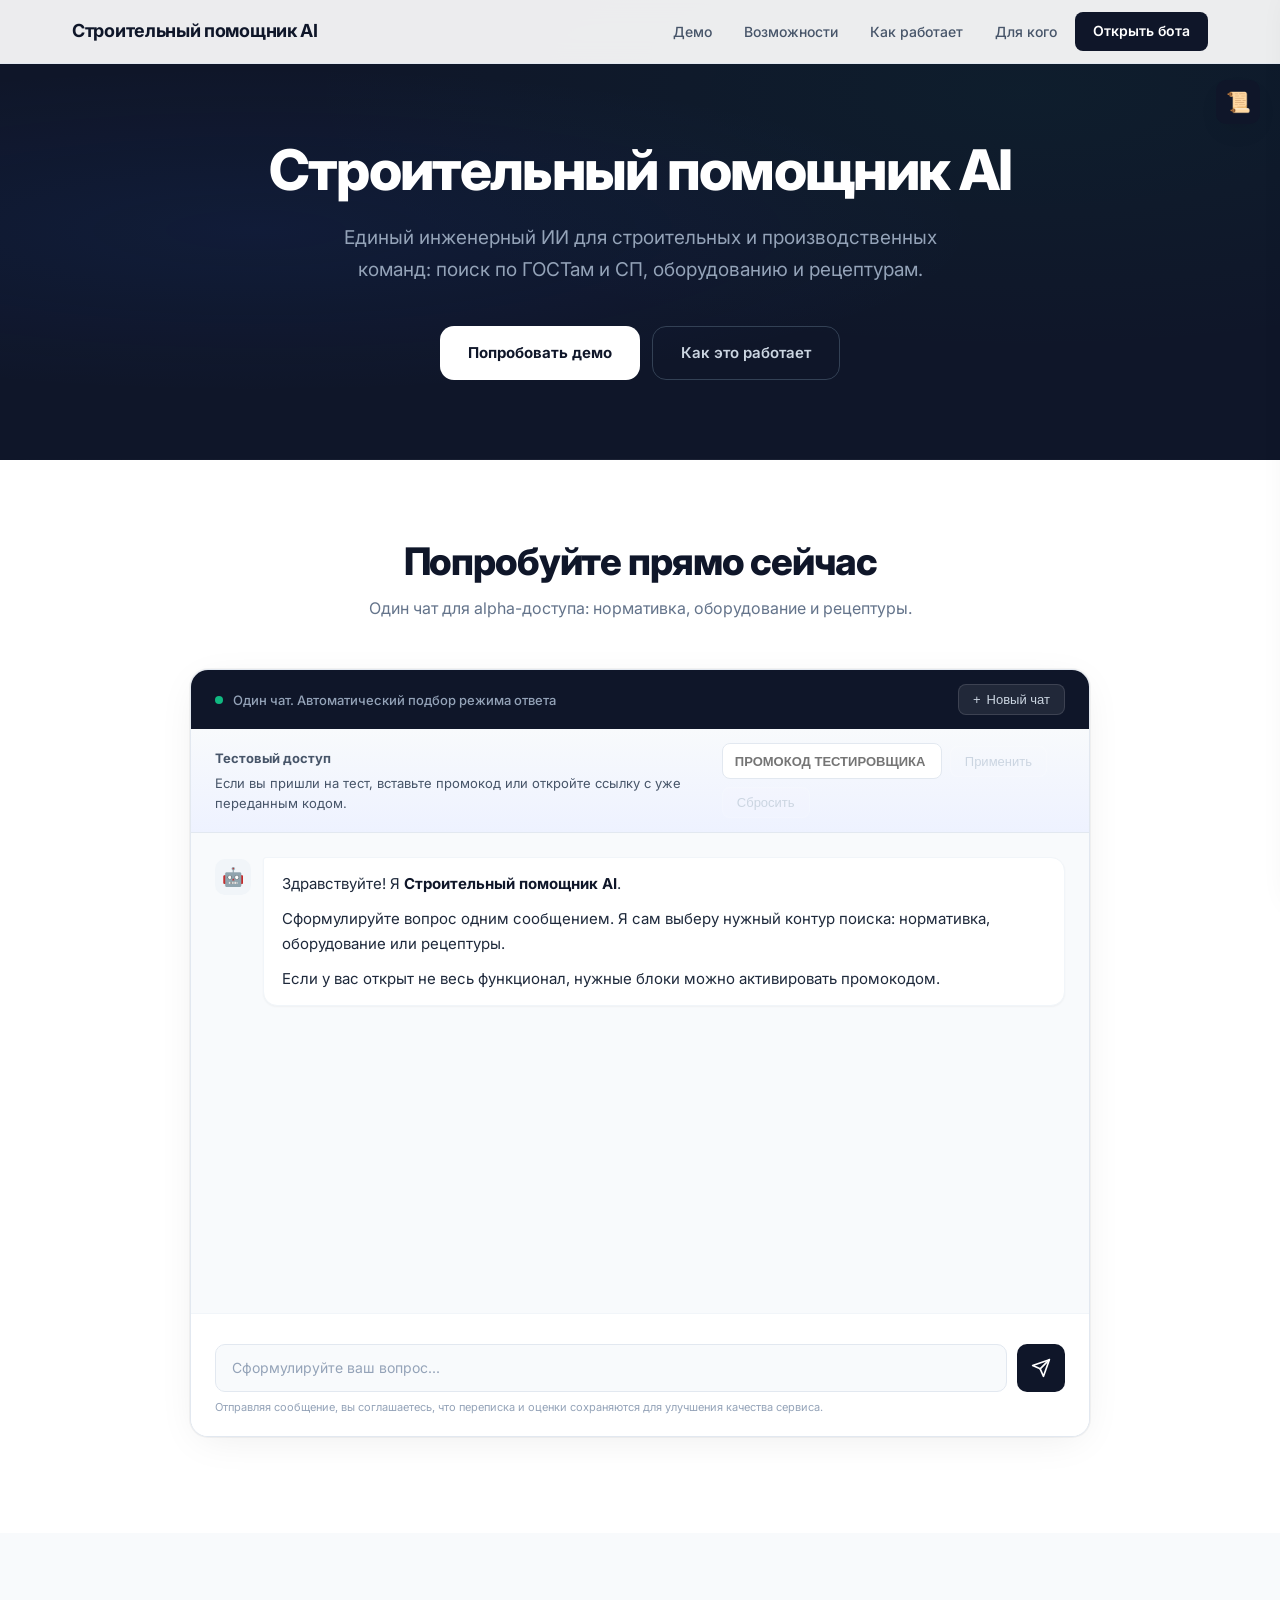
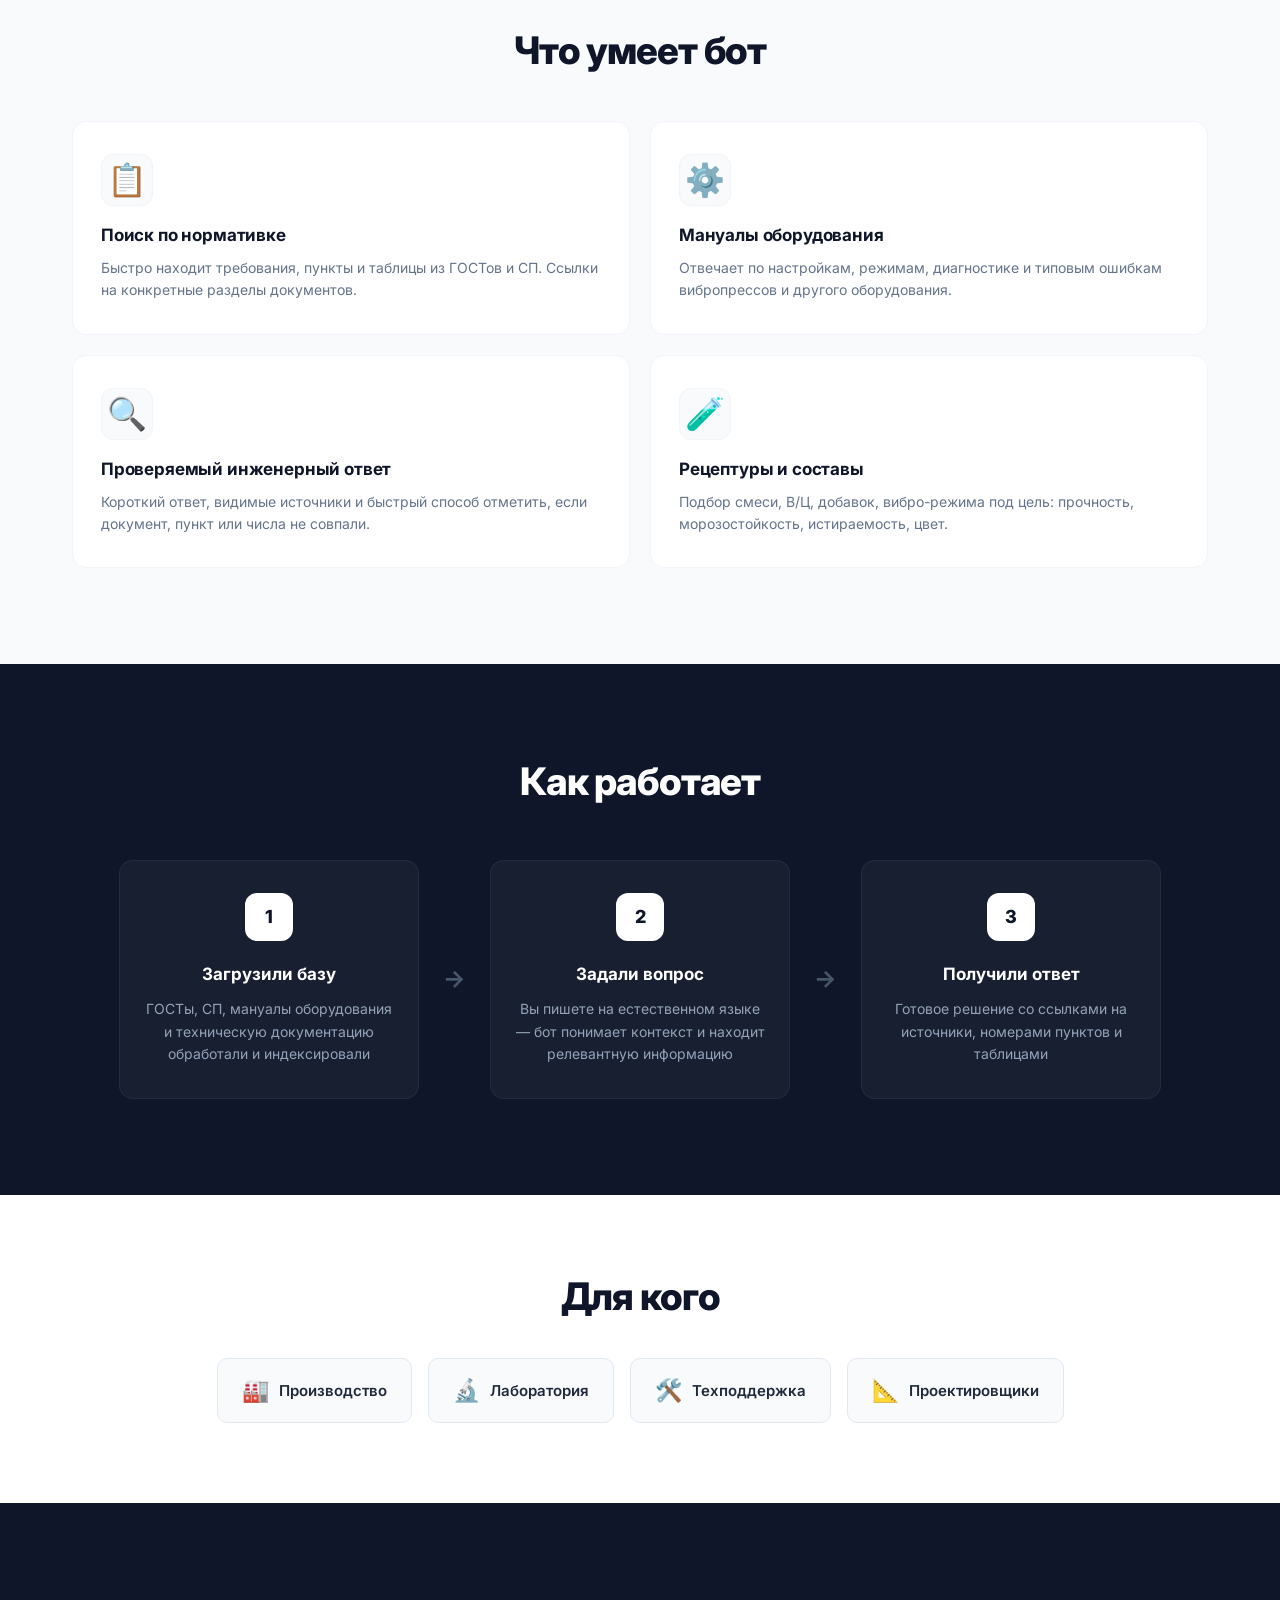
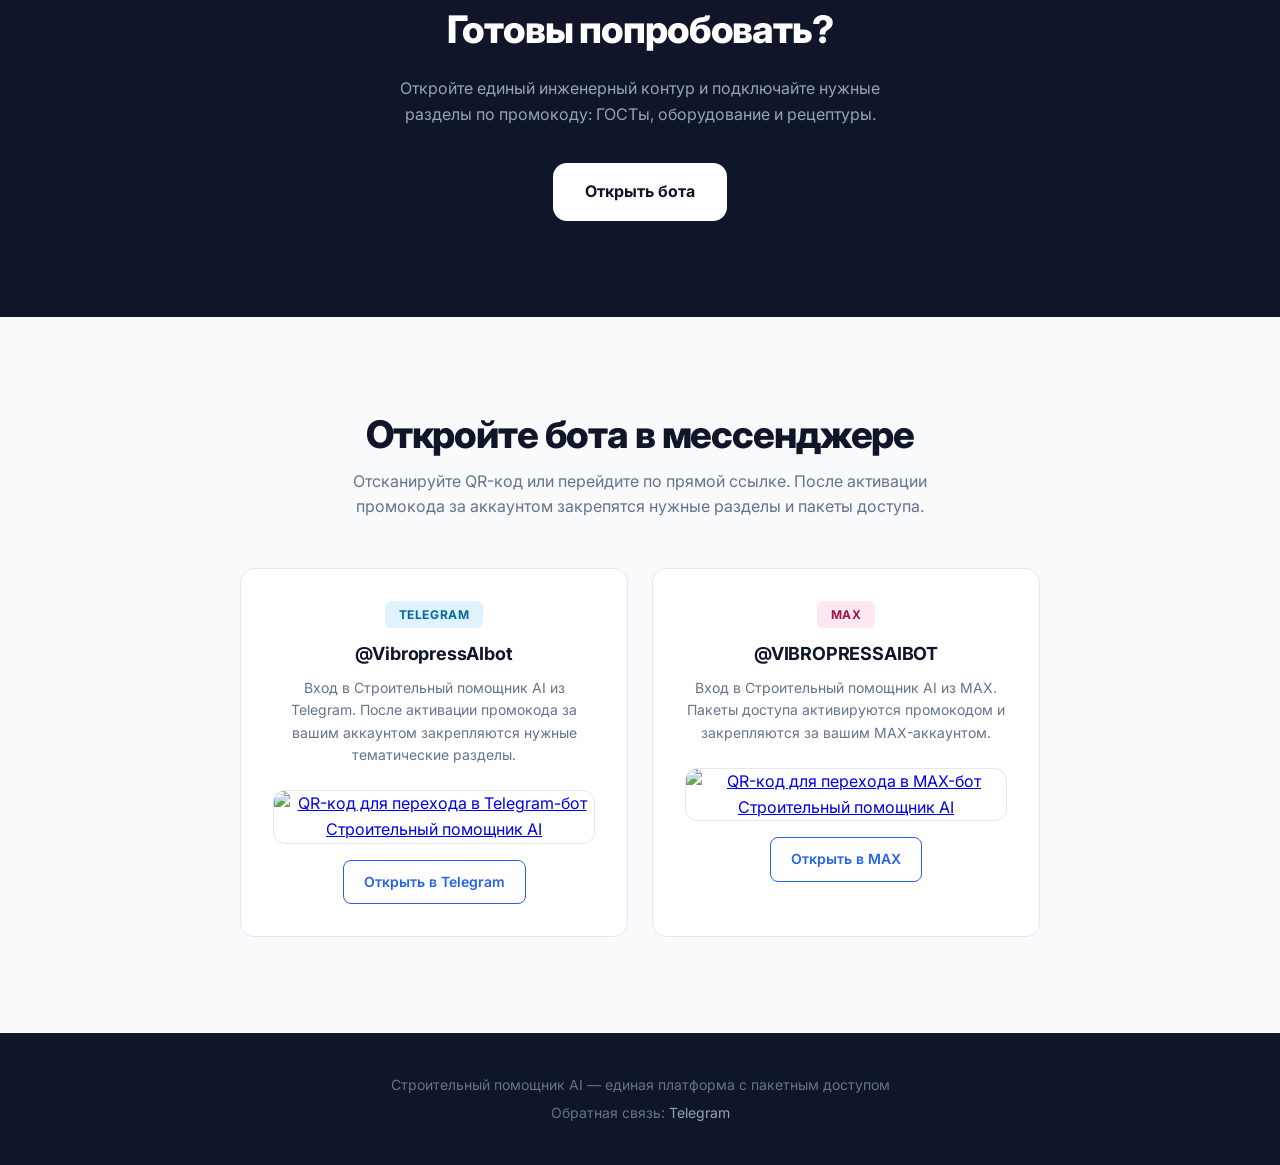
==== index.html @ 7e6a27cf "Add tester promo and cohort feedback UI" ====
<!DOCTYPE html>
<html lang="ru">
<head>
    <meta charset="UTF-8">
    <meta name="viewport" content="width=device-width, initial-scale=1.0">
    <meta name="brand-key" content="construction">
    <meta name="description" content="Строительный помощник AI — единый инженерный ИИ по ГОСТ/СП, оборудованию и рецептурам.">
    <meta name="api-url" content="https://vibropress-v3-backend.onrender.com">
    <title>Строительный помощник AI — единый инженерный ИИ для строительных задач</title>

    <!-- Google Fonts -->
    <link rel="preconnect" href="https://fonts.googleapis.com">
    <link rel="preconnect" href="https://fonts.gstatic.com" crossorigin>
    <link href="https://fonts.googleapis.com/css2?family=Inter:wght@400;500;600;700;800;900&family=JetBrains+Mono:wght@400;500;600&display=swap" rel="stylesheet">

    <!-- Main Styles -->
    <link rel="stylesheet" href="styles.css">
    <link rel="stylesheet" href="pdf-modal-styles.css">

    <!-- KaTeX для математических формул -->
    <link rel="stylesheet" href="https://cdn.jsdelivr.net/npm/katex@0.16.9/dist/katex.min.css" integrity="sha384-n8MVd4RsNIU0tAv4ct0nTaAbDJwPJzDEaqSD1odI+WdtXRGWt2kTvGFasHpSy3SV" crossorigin="anonymous">
    <script defer src="https://cdn.jsdelivr.net/npm/katex@0.16.9/dist/katex.min.js" integrity="sha384-XjKyOOlGwcjNTAIQHIpgOno0Hl1YQqzUOEleOLALmuqehneUG+vnGctmUb0ZY0l8" crossorigin="anonymous"></script>
    <script defer src="https://cdn.jsdelivr.net/npm/katex@0.16.9/dist/contrib/auto-render.min.js" integrity="sha384-+VBxd3r6XgURycqtZ117nYw44OOcIax56Z4dCRWbxyPt0Koah1uHoK0o4+/RRE05" crossorigin="anonymous"
        onload="renderMathInElement(document.body, {
            delimiters: [
                {left: '$$', right: '$$', display: true},
                {left: '$', right: '$', display: false},
                {left: '\\(', right: '\\)', display: false},
                {left: '\\[', right: '\\]', display: true}
            ],
            throwOnError: false
        });"></script>

    <!-- Favicon -->
    <link rel="icon" type="image/svg+xml" href="data:image/svg+xml,%3Csvg xmlns='http://www.w3.org/2000/svg' viewBox='0 0 100 100'%3E%3Ctext y='.9em' font-size='90'%3E🏭%3C/text%3E%3C/svg%3E">
</head>
<body>
    <!-- Navigation -->
    <nav class="navbar">
        <div class="container">
            <a href="#" class="nav-brand">Строительный помощник AI</a>
            <ul class="nav-menu">
                <li><a href="#demo" class="nav-link">Демо</a></li>
                <li><a href="#features" class="nav-link">Возможности</a></li>
                <li><a href="#how" class="nav-link">Как работает</a></li>
                <li><a href="#for-whom" class="nav-link">Для кого</a></li>
                <li><a href="#demo" class="btn-primary-small">Открыть бота</a></li>
            </ul>
            <button class="mobile-menu-toggle" aria-label="Меню" onclick="this.classList.toggle('active'); document.querySelector('.nav-menu').classList.toggle('active');">
                <span></span>
                <span></span>
                <span></span>
            </button>
        </div>
    </nav>

    <!-- Hero Section -->
    <main>
    <section class="hero">
        <div class="container">
            <div class="hero-content">
                <h1 class="hero-title">Строительный помощник AI</h1>
                <p class="hero-subtitle">Единый инженерный ИИ для строительных и производственных команд: поиск по ГОСТам и СП, оборудованию и рецептурам.</p>
                <div class="hero-buttons">
                    <a href="#demo" class="btn-primary">Попробовать демо</a>
                    <a href="#how" class="btn-secondary">Как это работает</a>
                </div>
            </div>
        </div>
    </section>

    <!-- Interactive Demo Section -->
    <section id="demo" class="demo-section">
        <div class="container">
            <h2 class="section-title">Попробуйте прямо сейчас</h2>
            <p class="demo-subtitle">Один чат для alpha-доступа: нормативка, оборудование и рецептуры.</p>

            <!-- Chat Interface -->
            <div class="chat-container">
                <div class="chat-header">
                    <div class="chat-status">
                        <span class="status-dot"></span>
                        <span class="status-text">Один чат. Автоматический подбор режима ответа</span>
                    </div>
                    <div class="chat-header-actions">
                        <button class="chat-header-btn" onclick="newChat()">
                            <span>+</span> Новый чат
                        </button>
                    </div>
                </div>

                <div class="chat-access-strip">
                    <div class="chat-access-copy">
                        <strong>Тестовый доступ</strong>
                        <span id="promo-status-text">Если вы пришли на тест, вставьте промокод или откройте ссылку с уже переданным кодом.</span>
                    </div>
                    <div class="chat-access-controls">
                        <input type="text" id="promo-code-input" class="promo-code-input" placeholder="Промокод тестировщика">
                        <button type="button" class="chat-header-btn promo-apply-btn" id="promo-apply-btn">Применить</button>
                        <button type="button" class="chat-header-btn promo-clear-btn" id="promo-clear-btn">Сбросить</button>
                    </div>
                </div>

                <div class="chat-messages" id="chat-messages">
                    <div class="message bot-message">
                        <div class="message-avatar">🤖</div>
                        <div class="message-content">
                            <p>Здравствуйте! Я <strong>Строительный помощник AI</strong>.</p>
                            <p>Сформулируйте вопрос одним сообщением. Я сам выберу нужный контур поиска: нормативка, оборудование или рецептуры.</p>
                            <p>Если у вас открыт не весь функционал, нужные блоки можно активировать промокодом.</p>
                        </div>
                    </div>
                </div>

                <div class="chat-input-wrapper">
                    <div class="example-questions" id="example-questions">
                        <!-- Примеры вопросов будут добавлены через JS -->
                    </div>
                    <div class="chat-input-container">
                        <textarea
                            class="chat-input"
                            id="chat-input"
                            placeholder="Сформулируйте ваш вопрос..."
                            rows="1"
                        ></textarea>
                        <button class="send-btn" id="send-btn">
                            <svg width="20" height="20" viewBox="0 0 24 24" fill="none">
                                <path d="M22 2L11 13" stroke="currentColor" stroke-width="2" stroke-linecap="round"/>
                                <path d="M22 2L15 22L11 13L2 9L22 2Z" stroke="currentColor" stroke-width="2" stroke-linecap="round" stroke-linejoin="round"/>
                            </svg>
                        </button>
                    </div>
                    <p class="chat-disclaimer">
                        Отправляя сообщение, вы соглашаетесь, что переписка и оценки сохраняются для улучшения качества сервиса.
                    </p>
                </div>
            </div>
        </div>
    </section>

    <!-- Features Section -->
    <section id="features" class="features">
        <div class="container">
            <h2 class="section-title">Что умеет бот</h2>
            <div class="features-grid">
                <div class="feature-card">
                    <div class="feature-icon">📋</div>
                    <h3 class="feature-title">Поиск по нормативке</h3>
                    <p class="feature-description">Быстро находит требования, пункты и таблицы из ГОСТов и СП. Ссылки на конкретные разделы документов.</p>
                </div>

                <div class="feature-card">
                    <div class="feature-icon">⚙️</div>
                    <h3 class="feature-title">Мануалы оборудования</h3>
                    <p class="feature-description">Отвечает по настройкам, режимам, диагностике и типовым ошибкам вибропрессов и другого оборудования.</p>
                </div>

                <div class="feature-card">
                    <div class="feature-icon">🔍</div>
                    <h3 class="feature-title">Проверяемый инженерный ответ</h3>
                    <p class="feature-description">Короткий ответ, видимые источники и быстрый способ отметить, если документ, пункт или числа не совпали.</p>
                </div>

                <div class="feature-card">
                    <div class="feature-icon">🧪</div>
                    <h3 class="feature-title">Рецептуры и составы</h3>
                    <p class="feature-description">Подбор смеси, В/Ц, добавок, вибро-режима под цель: прочность, морозостойкость, истираемость, цвет.</p>
                </div>
            </div>
        </div>
    </section>

    <!-- How It Works Section -->
    <section id="how" class="how-it-works">
        <div class="container">
            <h2 class="section-title">Как работает</h2>
            <div class="steps">
                <div class="step">
                    <div class="step-number">1</div>
                    <h3 class="step-title">Загрузили базу</h3>
                    <p class="step-description">ГОСТы, СП, мануалы оборудования и техническую документацию обработали и индексировали</p>
                </div>

                <div class="step-arrow">&rarr;</div>

                <div class="step">
                    <div class="step-number">2</div>
                    <h3 class="step-title">Задали вопрос</h3>
                    <p class="step-description">Вы пишете на естественном языке — бот понимает контекст и находит релевантную информацию</p>
                </div>

                <div class="step-arrow">&rarr;</div>

                <div class="step">
                    <div class="step-number">3</div>
                    <h3 class="step-title">Получили ответ</h3>
                    <p class="step-description">Готовое решение со ссылками на источники, номерами пунктов и таблицами</p>
                </div>
            </div>
        </div>
    </section>

    <!-- For Whom Section -->
    <section id="for-whom" class="for-whom">
        <div class="container">
            <h2 class="section-title">Для кого</h2>
            <div class="badges">
                <div class="badge">
                    <span class="badge-icon">🏭</span>
                    <span class="badge-text">Производство</span>
                </div>
                <div class="badge">
                    <span class="badge-icon">🔬</span>
                    <span class="badge-text">Лаборатория</span>
                </div>
                <div class="badge">
                    <span class="badge-icon">🛠️</span>
                    <span class="badge-text">Техподдержка</span>
                </div>
                <div class="badge">
                    <span class="badge-icon">📐</span>
                    <span class="badge-text">Проектировщики</span>
                </div>
            </div>
        </div>
    </section>

    <!-- CTA Section -->
    <section class="cta">
        <div class="container">
            <h2 class="cta-title">Готовы попробовать?</h2>
            <p class="cta-subtitle">Откройте единый инженерный контур и подключайте нужные разделы по промокоду: ГОСТы, оборудование и рецептуры.</p>
            <a href="#demo" class="btn-primary">Открыть бота</a>
        </div>
    </section>

    <!-- Messenger Links Section -->
    <section class="messenger-links">
        <div class="container">
            <div class="messenger-links-header">
                <h2 class="section-title">Откройте бота в мессенджере</h2>
                <p class="demo-subtitle">Отсканируйте QR-код или перейдите по прямой ссылке. После активации промокода за аккаунтом закрепятся нужные разделы и пакеты доступа.</p>
            </div>
            <div class="messenger-grid">
                <article class="messenger-card">
                    <div class="messenger-card-top">
                        <span class="messenger-badge messenger-badge-telegram">Telegram</span>
                        <h3 class="messenger-title">@VibropressAIbot</h3>
                        <p class="messenger-description">Вход в Строительный помощник AI из Telegram. После активации промокода за вашим аккаунтом закрепляются нужные тематические разделы.</p>
                    </div>
                    <a class="messenger-qr-link" href="https://t.me/VibropressAIbot" target="_blank" rel="noopener noreferrer" aria-label="Открыть Строительный помощник AI в Telegram">
                        <img
                            class="messenger-qr"
                            src="https://api.qrserver.com/v1/create-qr-code/?size=320x320&margin=12&data=https%3A%2F%2Ft.me%2FVibropressAIbot"
                            alt="QR-код для перехода в Telegram-бот Строительный помощник AI"
                            loading="lazy"
                        >
                    </a>
                    <a class="messenger-action" href="https://t.me/VibropressAIbot" target="_blank" rel="noopener noreferrer">Открыть в Telegram</a>
                </article>

                <article class="messenger-card">
                    <div class="messenger-card-top">
                        <span class="messenger-badge messenger-badge-max">MAX</span>
                        <h3 class="messenger-title">@VIBROPRESSAIBOT</h3>
                        <p class="messenger-description">Вход в Строительный помощник AI из MAX. Пакеты доступа активируются промокодом и закрепляются за вашим MAX-аккаунтом.</p>
                    </div>
                    <a class="messenger-qr-link" href="https://max.ru/VIBROPRESSAIBOT" target="_blank" rel="noopener noreferrer" aria-label="Открыть Строительный помощник AI в MAX">
                        <img
                            class="messenger-qr"
                            src="https://api.qrserver.com/v1/create-qr-code/?size=320x320&margin=12&data=https%3A%2F%2Fmax.ru%2FVIBROPRESSAIBOT"
                            alt="QR-код для перехода в MAX-бот Строительный помощник AI"
                            loading="lazy"
                        >
                    </a>
                    <a class="messenger-action" href="https://max.ru/VIBROPRESSAIBOT" target="_blank" rel="noopener noreferrer">Открыть в MAX</a>
                </article>
            </div>
        </div>
    </section>
    </main>

    <!-- Footer -->
    <footer class="footer">
        <div class="container">
            <p class="footer-text">Строительный помощник AI — единая платформа с пакетным доступом</p>
            <p class="footer-text">Обратная связь: <a href="https://t.me/VibropressAIbot" class="footer-link">Telegram</a></p>
        </div>
    </footer>

    <!-- Lightbox для изображений -->
    <div class="image-lightbox" id="image-lightbox">
        <div class="lightbox-content">
            <button class="lightbox-close" onclick="closeLightbox()">&times;</button>
            <img src="" alt="Увеличенное изображение" id="lightbox-image">
        </div>
    </div>

    <!-- PDF Preview Modal -->
    <div class="pdf-modal" id="pdf-modal">
        <div class="pdf-modal-overlay" onclick="closePdfModal()"></div>
        <div class="pdf-modal-content">
            <div class="pdf-modal-header">
                <h3 class="pdf-modal-title" id="pdf-modal-title">Документ</h3>
                <button class="pdf-modal-close" onclick="closePdfModal()">&times;</button>
            </div>
            <div class="pdf-modal-body">
                <iframe
                    id="pdf-iframe"
                    frameborder="0"
                    allowfullscreen
                    allow="autoplay"
                ></iframe>
            </div>
        </div>
    </div>

    <!-- Chat History Sidebar -->
    <div class="chat-history-overlay" id="chat-history-overlay" onclick="toggleChatHistory()"></div>
    <div class="chat-history-sidebar" id="chat-history-sidebar">
        <div class="chat-history-header">
            <h3>История чатов</h3>
            <button class="chat-history-close" onclick="toggleChatHistory()">&times;</button>
        </div>
        <div class="chat-history-actions">
            <button class="chat-action-btn primary" onclick="newChat()">+ Новый чат</button>
            <button class="chat-action-btn" onclick="clearHistory()">Очистить</button>
        </div>
        <div class="chat-history-list" id="chat-history-list">
            <div class="empty-history">История пуста</div>
        </div>
    </div>

    <!-- History Toggle Button -->
    <button class="chat-history-toggle" onclick="toggleChatHistory()">📜</button>

    <!-- DOMPurify for safe HTML rendering -->
    <script src="https://cdn.jsdelivr.net/npm/dompurify@3.1.7/dist/purify.min.js" crossorigin="anonymous"></script>

    <!-- Main Script -->
    <script type="module" src="main.js"></script>
</body>
</html>
---- styles.css ----
/* =============================================================================
   VIBROPRESS AI — PREMIUM B2B ENGINEERING DESIGN SYSTEM
   Clean, professional, production-grade interface
   ============================================================================= */

/* CSS Variables */
:root {
    /* Slate palette — engineering/industrial feel */
    --slate-950: #0a0f1a;
    --slate-900: #0f1629;
    --slate-800: #1e293b;
    --slate-700: #334155;
    --slate-600: #475569;
    --slate-500: #64748b;
    --slate-400: #94a3b8;
    --slate-300: #cbd5e1;
    --slate-200: #e2e8f0;
    --slate-100: #f1f5f9;
    --slate-50: #f8fafc;
    --white: #ffffff;

    /* Primary — muted professional blue */
    --primary: #2563eb;
    --primary-dark: #1d4ed8;
    --primary-light: #3b82f6;

    /* Secondary — teal/green */
    --secondary: #059669;
    --secondary-light: #10b981;

    /* Semantic */
    --accent: #f59e0b;
    --danger: #dc2626;
    --warning: #f59e0b;
    --success: #10b981;

    /* Legacy compat aliases */
    --gray-50: var(--slate-50);
    --gray-100: var(--slate-100);
    --gray-200: var(--slate-200);
    --gray-300: var(--slate-300);
    --gray-400: var(--slate-400);
    --gray-500: var(--slate-500);
    --gray-600: var(--slate-600);
    --gray-700: var(--slate-700);
    --gray-800: var(--slate-800);
    --gray-900: var(--slate-900);

    /* Shadows — refined, not heavy */
    --shadow-xs: 0 1px 2px rgba(0,0,0,0.04);
    --shadow-sm: 0 1px 3px rgba(0,0,0,0.06), 0 1px 2px rgba(0,0,0,0.03);
    --shadow-md: 0 4px 6px -1px rgba(0,0,0,0.06), 0 2px 4px -2px rgba(0,0,0,0.03);
    --shadow-lg: 0 10px 25px -5px rgba(0,0,0,0.07), 0 8px 10px -6px rgba(0,0,0,0.03);
    --shadow-xl: 0 20px 50px -12px rgba(0,0,0,0.1);
    --shadow-chat: 0 0 0 1px rgba(0,0,0,0.04), 0 8px 40px -8px rgba(0,0,0,0.08);

    /* Radii */
    --radius-sm: 6px;
    --radius-md: 10px;
    --radius-lg: 14px;
    --radius-xl: 18px;

    /* Fonts */
    --font-sans: 'Inter', -apple-system, BlinkMacSystemFont, 'Segoe UI', Roboto, sans-serif;
    --font-mono: 'JetBrains Mono', 'Fira Code', 'Cascadia Code', 'Consolas', monospace;

    /* Transition */
    --ease: cubic-bezier(0.4, 0, 0.2, 1);
}

/* =============================================================================
   RESET & BASE
   ============================================================================= */

*, *::before, *::after {
    margin: 0;
    padding: 0;
    box-sizing: border-box;
}

html {
    scroll-behavior: smooth;
    -webkit-font-smoothing: antialiased;
    -moz-osx-font-smoothing: grayscale;
}

body {
    font-family: var(--font-sans);
    font-size: 16px;
    line-height: 1.6;
    color: var(--slate-800);
    background: var(--slate-50);
    min-height: 100vh;
}

.container {
    width: 100%;
    max-width: 1200px;
    margin: 0 auto;
    padding: 0 32px;
}

/* =============================================================================
   NAVIGATION
   ============================================================================= */

.navbar {
    position: fixed;
    top: 0;
    left: 0;
    right: 0;
    z-index: 1000;
    height: 64px;
    background: rgba(255, 255, 255, 0.92);
    backdrop-filter: blur(12px);
    -webkit-backdrop-filter: blur(12px);
    border-bottom: 1px solid var(--slate-200);
    padding: 0;
    transition: box-shadow 0.2s var(--ease);
}

.navbar .container {
    display: flex;
    align-items: center;
    justify-content: space-between;
    height: 100%;
}

.nav-brand {
    font-size: 18px;
    font-weight: 700;
    color: var(--slate-900);
    text-decoration: none;
    letter-spacing: -0.3px;
    transition: color 0.15s var(--ease);
}

.nav-brand:hover {
    color: var(--primary);
}

.nav-menu {
    display: flex;
    align-items: center;
    gap: 4px;
    list-style: none;
}

.nav-link {
    padding: 8px 14px;
    color: var(--slate-600);
    text-decoration: none;
    font-weight: 500;
    font-size: 14px;
    border-radius: 8px;
    transition: color 0.15s var(--ease), background 0.15s var(--ease);
}

.nav-link:hover {
    background: var(--slate-100);
    color: var(--slate-900);
}

.btn-primary-small {
    display: inline-flex;
    align-items: center;
    padding: 8px 18px;
    background: var(--slate-900);
    color: var(--white) !important;
    text-decoration: none;
    font-weight: 600;
    font-size: 14px;
    border-radius: 8px;
    border: none;
    cursor: pointer;
    transition: background 0.15s var(--ease);
}

.btn-primary-small:hover {
    background: var(--slate-700);
}

/* Mobile Menu */
.mobile-menu-toggle {
    display: none;
    flex-direction: column;
    gap: 5px;
    background: none;
    border: none;
    cursor: pointer;
    padding: 8px;
}

.mobile-menu-toggle span {
    display: block;
    width: 20px;
    height: 2px;
    background: var(--slate-700);
    border-radius: 2px;
    transition: all 0.2s var(--ease);
}

.mobile-menu-toggle.active span:nth-child(1) {
    transform: rotate(45deg) translate(5px, 5px);
}

.mobile-menu-toggle.active span:nth-child(2) {
    opacity: 0;
}

.mobile-menu-toggle.active span:nth-child(3) {
    transform: rotate(-45deg) translate(5px, -5px);
}

@media (max-width: 768px) {
    .nav-menu {
        display: none;
        position: absolute;
        top: 100%;
        left: 0;
        right: 0;
        background: var(--white);
        flex-direction: column;
        padding: 16px;
        border-bottom: 1px solid var(--slate-200);
        box-shadow: var(--shadow-lg);
        gap: 4px;
    }

    .nav-menu.active {
        display: flex;
    }

    .mobile-menu-toggle {
        display: flex;
    }
}

/* =============================================================================
   HERO SECTION
   ============================================================================= */

.hero {
    padding: 140px 0 80px;
    background: var(--slate-900);
    position: relative;
    overflow: hidden;
}

.hero::before {
    content: '';
    position: absolute;
    top: 0;
    left: 0;
    right: 0;
    bottom: 0;
    background:
        radial-gradient(ellipse at 20% 50%, rgba(37, 99, 235, 0.08) 0%, transparent 50%),
        radial-gradient(ellipse at 80% 20%, rgba(5, 150, 105, 0.06) 0%, transparent 50%);
}

.hero::after {
    content: '';
    position: absolute;
    bottom: 0;
    left: 0;
    right: 0;
    height: 1px;
    background: linear-gradient(90deg, transparent, rgba(255,255,255,0.06), transparent);
}

.hero-content {
    position: relative;
    text-align: center;
    max-width: 760px;
    margin: 0 auto;
}

.hero-title {
    font-size: clamp(36px, 5vw, 56px);
    font-weight: 800;
    color: var(--white);
    margin-bottom: 20px;
    letter-spacing: -0.03em;
    line-height: 1.1;
}

.hero-subtitle {
    font-size: clamp(16px, 2vw, 19px);
    color: var(--slate-400);
    margin-bottom: 40px;
    line-height: 1.7;
    max-width: 600px;
    margin-left: auto;
    margin-right: auto;
}

.hero-buttons {
    display: flex;
    gap: 12px;
    justify-content: center;
    flex-wrap: wrap;
}

.btn-primary {
    display: inline-flex;
    align-items: center;
    gap: 8px;
    padding: 14px 28px;
    background: var(--white);
    color: var(--slate-900);
    text-decoration: none;
    font-weight: 700;
    font-size: 15px;
    border-radius: var(--radius-lg);
    border: none;
    cursor: pointer;
    transition: all 0.15s var(--ease);
}

.btn-primary:hover {
    background: var(--slate-100);
    transform: translateY(-1px);
}

.btn-secondary {
    display: inline-flex;
    align-items: center;
    gap: 8px;
    padding: 14px 28px;
    background: transparent;
    color: var(--slate-300);
    text-decoration: none;
    font-weight: 600;
    font-size: 15px;
    border: 1.5px solid var(--slate-700);
    border-radius: var(--radius-lg);
    transition: all 0.15s var(--ease);
}

.btn-secondary:hover {
    border-color: var(--slate-500);
    color: var(--white);
}

/* =============================================================================
   DEMO SECTION & CHAT
   ============================================================================= */

.demo-section {
    padding: 80px 0 96px;
    background: var(--white);
}

.section-title {
    font-size: clamp(28px, 3.5vw, 38px);
    font-weight: 800;
    color: var(--slate-900);
    text-align: center;
    margin-bottom: 12px;
    letter-spacing: -0.03em;
    line-height: 1.15;
}

.demo-subtitle {
    font-size: 16px;
    color: var(--slate-500);
    text-align: center;
    margin-bottom: 48px;
    max-width: 640px;
    margin-left: auto;
    margin-right: auto;
    line-height: 1.6;
}

/* Mode Switcher */
.mode-switcher {
    display: flex;
    gap: 10px;
    justify-content: center;
    flex-wrap: wrap;
    margin-bottom: 32px;
}

.mode-btn {
    display: flex;
    flex-direction: column;
    align-items: center;
    gap: 6px;
    padding: 14px 20px;
    background: var(--white);
    border: 1.5px solid var(--slate-200);
    border-radius: var(--radius-lg);
    cursor: pointer;
    transition: all 0.15s var(--ease);
    min-width: 120px;
}

.mode-btn:hover {
    border-color: var(--slate-300);
    box-shadow: var(--shadow-sm);
}

.mode-btn.active {
    background: var(--slate-900);
    border-color: var(--slate-900);
    color: var(--white);
}

.mode-icon {
    font-size: 24px;
}

.mode-name {
    font-size: 13px;
    font-weight: 600;
}

/* Chat Container */
.chat-container {
    max-width: 900px;
    margin: 0 auto;
    background: var(--white);
    border-radius: var(--radius-xl);
    box-shadow: var(--shadow-chat);
    overflow: hidden;
    border: 1px solid var(--slate-200);
}

.chat-header {
    display: flex;
    align-items: center;
    justify-content: space-between;
    padding: 14px 24px;
    background: var(--slate-900);
    color: var(--white);
}

.chat-status {
    display: flex;
    align-items: center;
    gap: 10px;
    font-size: 13px;
    font-weight: 500;
}

.status-dot {
    width: 8px;
    height: 8px;
    background: var(--success);
    border-radius: 50%;
    animation: pulse-dot 2s ease-in-out infinite;
}

@keyframes pulse-dot {
    0%, 100% { opacity: 1; }
    50% { opacity: 0.4; }
}

.status-text {
    color: var(--slate-400);
    font-size: 13px;
}

#current-mode {
    color: var(--accent);
    font-weight: 700;
}

.chat-header-actions {
    display: flex;
    gap: 8px;
}

.chat-header-btn {
    display: flex;
    align-items: center;
    gap: 6px;
    padding: 7px 14px;
    background: rgba(255, 255, 255, 0.08);
    border: 1px solid rgba(255, 255, 255, 0.12);
    border-radius: 8px;
    color: var(--slate-300);
    font-size: 13px;
    font-weight: 500;
    cursor: pointer;
    transition: all 0.15s var(--ease);
}

.chat-header-btn:hover {
    background: rgba(255, 255, 255, 0.15);
    color: var(--white);
}

.chat-access-strip {
    display: flex;
    align-items: center;
    justify-content: space-between;
    gap: 16px;
    padding: 14px 24px;
    background: linear-gradient(180deg, #f8fafc 0%, #eef2ff 100%);
    border-bottom: 1px solid var(--slate-200);
}

.chat-access-copy {
    display: flex;
    flex-direction: column;
    gap: 4px;
    max-width: 520px;
    font-size: 13px;
    color: var(--slate-600);
}

.chat-access-controls {
    display: flex;
    align-items: center;
    gap: 8px;
    flex-wrap: wrap;
}

.promo-code-input {
    min-width: 220px;
    height: 36px;
    padding: 0 12px;
    border: 1px solid var(--slate-200);
    border-radius: 8px;
    background: var(--white);
    color: var(--slate-800);
    font-size: 13px;
    font-weight: 600;
    text-transform: uppercase;
}

.promo-code-input:focus {
    outline: none;
    border-color: var(--primary);
    box-shadow: 0 0 0 3px rgba(37, 99, 235, 0.12);
}

/* Chat Messages */
.chat-messages {
    height: 480px;
    overflow-y: auto;
    padding: 24px;
    background: var(--slate-50);
    scroll-behavior: smooth;
}

.chat-messages::-webkit-scrollbar {
    width: 5px;
}

.chat-messages::-webkit-scrollbar-track {
    background: transparent;
}

.chat-messages::-webkit-scrollbar-thumb {
    background: var(--slate-300);
    border-radius: 3px;
}

.chat-messages::-webkit-scrollbar-thumb:hover {
    background: var(--slate-400);
}

/* Messages */
.message {
    display: flex;
    gap: 12px;
    margin-bottom: 20px;
    animation: msg-in 0.25s var(--ease);
}

@keyframes msg-in {
    from { opacity: 0; transform: translateY(8px); }
    to { opacity: 1; transform: translateY(0); }
}

/* Compat: fadeInUp alias used in some places */
@keyframes fadeInUp {
    from { opacity: 0; transform: translateY(8px); }
    to { opacity: 1; transform: translateY(0); }
}

.user-message {
    flex-direction: row-reverse;
}

.user-message .message-content {
    background: var(--slate-900);
    color: var(--white);
    border-radius: var(--radius-lg) 3px var(--radius-lg) var(--radius-lg);
}

.user-message .message-content p {
    color: var(--white);
}

.bot-message .message-content {
    background: var(--white);
    border: 1px solid var(--slate-100);
    border-radius: 3px var(--radius-lg) var(--radius-lg) var(--radius-lg);
    box-shadow: var(--shadow-xs);
}

.message-avatar {
    width: 36px;
    height: 36px;
    font-size: 18px;
    display: flex;
    align-items: center;
    justify-content: center;
    flex-shrink: 0;
    border-radius: 10px;
    margin-top: 2px;
}

.bot-message .message-avatar {
    background: var(--slate-100);
}

.user-message .message-avatar {
    background: var(--primary);
    border-radius: 10px;
}

.message-content {
    flex: 1;
    padding: 14px 18px;
    font-size: 15px;
    line-height: 1.65;
    min-width: 0;
}

.message-content p {
    margin: 0 0 10px 0;
    color: var(--slate-800);
}

.message-content p:last-child {
    margin-bottom: 0;
}

/* Chat Input */
.chat-input-wrapper {
    padding: 16px 24px 20px;
    background: var(--white);
    border-top: 1px solid var(--slate-100);
}

.example-questions {
    display: flex;
    gap: 6px;
    flex-wrap: wrap;
    margin-bottom: 14px;
}

.example-question {
    padding: 7px 14px;
    background: var(--white);
    border: 1px solid var(--slate-200);
    border-radius: 8px;
    font-size: 12px;
    font-weight: 500;
    color: var(--slate-600);
    cursor: pointer;
    transition: all 0.15s var(--ease);
    line-height: 1.4;
}

.example-question:hover {
    border-color: var(--primary);
    color: var(--primary);
    background: #eff6ff;
}

.chat-input-container {
    display: flex;
    gap: 10px;
    align-items: flex-end;
}

.chat-disclaimer {
    margin-top: 8px;
    font-size: 11px;
    color: var(--slate-400);
    line-height: 1.4;
}

.chat-input {
    flex: 1;
    padding: 12px 16px;
    border: 1.5px solid var(--slate-200);
    border-radius: var(--radius-md);
    font-family: inherit;
    font-size: 14px;
    line-height: 1.5;
    resize: none;
    transition: border-color 0.15s var(--ease), box-shadow 0.15s var(--ease);
    min-height: 48px;
    max-height: 160px;
    background: var(--slate-50);
    color: var(--slate-900);
}

.chat-input:focus {
    outline: none;
    border-color: var(--primary);
    box-shadow: 0 0 0 3px rgba(37, 99, 235, 0.08);
    background: var(--white);
}

.chat-input::placeholder {
    color: var(--slate-400);
}

.send-btn {
    width: 48px;
    height: 48px;
    background: var(--slate-900);
    color: var(--white);
    border: none;
    border-radius: var(--radius-md);
    cursor: pointer;
    display: flex;
    align-items: center;
    justify-content: center;
    transition: all 0.15s var(--ease);
    flex-shrink: 0;
}

.send-btn:hover:not(:disabled) {
    background: var(--slate-700);
}

.send-btn:active:not(:disabled) {
    transform: scale(0.96);
}

.send-btn:disabled {
    background: var(--slate-300);
    cursor: not-allowed;
}

.send-btn svg {
    width: 20px;
    height: 20px;
}

/* =============================================================================
   FEATURES SECTION
   ============================================================================= */

.features {
    padding: 96px 0;
    background: var(--slate-50);
}

.features-grid {
    display: grid;
    grid-template-columns: repeat(2, 1fr);
    gap: 20px;
    margin-top: 48px;
}

.feature-card {
    padding: 32px 28px;
    background: var(--white);
    border-radius: var(--radius-lg);
    border: 1px solid var(--slate-100);
    transition: border-color 0.2s var(--ease), box-shadow 0.2s var(--ease);
}

.feature-card:hover {
    border-color: var(--slate-200);
    box-shadow: var(--shadow-md);
}

.feature-icon {
    font-size: 32px;
    margin-bottom: 16px;
    display: block;
    width: 52px;
    height: 52px;
    background: var(--slate-50);
    border: 1px solid var(--slate-100);
    border-radius: 12px;
    display: flex;
    align-items: center;
    justify-content: center;
}

.feature-title {
    font-size: 17px;
    font-weight: 700;
    color: var(--slate-900);
    margin-bottom: 8px;
    letter-spacing: -0.01em;
}

.feature-description {
    font-size: 14px;
    color: var(--slate-500);
    line-height: 1.6;
}

/* =============================================================================
   HOW IT WORKS SECTION
   ============================================================================= */

.how-it-works {
    padding: 96px 0;
    background: var(--slate-900);
    color: var(--white);
}

.how-it-works .section-title {
    color: var(--white);
}

.steps {
    display: flex;
    align-items: stretch;
    justify-content: center;
    gap: 24px;
    margin-top: 56px;
    flex-wrap: wrap;
}

.step {
    flex: 1;
    min-width: 220px;
    max-width: 300px;
    padding: 32px 24px;
    background: rgba(255, 255, 255, 0.04);
    border: 1px solid rgba(255, 255, 255, 0.06);
    border-radius: var(--radius-lg);
    text-align: center;
}

.step-number {
    width: 48px;
    height: 48px;
    background: var(--white);
    color: var(--slate-900);
    font-size: 18px;
    font-weight: 800;
    border-radius: 12px;
    display: flex;
    align-items: center;
    justify-content: center;
    margin: 0 auto 20px;
}

.step-title {
    font-size: 17px;
    font-weight: 700;
    margin-bottom: 10px;
    color: var(--white);
}

.step-description {
    font-size: 14px;
    color: var(--slate-400);
    line-height: 1.6;
}

.step-arrow {
    font-size: 24px;
    color: var(--slate-600);
    font-weight: bold;
    display: flex;
    align-items: center;
}

@media (max-width: 900px) {
    .step-arrow {
        display: none;
    }
}

/* =============================================================================
   FOR WHOM SECTION
   ============================================================================= */

.for-whom {
    padding: 80px 0;
    background: var(--white);
}

.badges {
    display: flex;
    gap: 16px;
    justify-content: center;
    flex-wrap: wrap;
    margin-top: 40px;
}

.badge {
    display: flex;
    align-items: center;
    gap: 10px;
    padding: 14px 24px;
    background: var(--slate-50);
    border: 1px solid var(--slate-200);
    border-radius: 10px;
    transition: all 0.15s var(--ease);
}

.badge:hover {
    border-color: var(--slate-300);
    box-shadow: var(--shadow-md);
    transform: translateY(-1px);
}

.badge-icon {
    font-size: 22px;
}

.badge-text {
    font-size: 15px;
    font-weight: 600;
    color: var(--slate-800);
}

/* =============================================================================
   CTA SECTION
   ============================================================================= */

.cta {
    padding: 96px 0;
    background: var(--slate-900);
    text-align: center;
}

.cta-title {
    font-size: clamp(28px, 3.5vw, 38px);
    font-weight: 800;
    color: var(--white);
    margin-bottom: 16px;
    letter-spacing: -0.03em;
}

.cta-subtitle {
    font-size: 16px;
    color: var(--slate-400);
    margin-bottom: 36px;
    max-width: 520px;
    margin-left: auto;
    margin-right: auto;
    line-height: 1.6;
}

.cta .btn-primary {
    font-size: 16px;
    padding: 16px 32px;
}

/* =============================================================================
   MESSENGER LINKS SECTION
   ============================================================================= */

.messenger-links {
    padding: 96px 0;
    background: var(--slate-50);
}

.messenger-links-header {
    margin-bottom: 48px;
}

.messenger-grid {
    display: grid;
    grid-template-columns: repeat(2, 1fr);
    gap: 24px;
    max-width: 800px;
    margin: 0 auto;
}

.messenger-card {
    background: var(--white);
    border: 1px solid var(--slate-200);
    border-radius: var(--radius-lg);
    padding: 32px;
    text-align: center;
    transition: border-color 0.2s var(--ease), box-shadow 0.2s var(--ease);
}

.messenger-card:hover {
    border-color: var(--slate-300);
    box-shadow: var(--shadow-lg);
}

.messenger-card-top {
    margin-bottom: 24px;
}

.messenger-badge {
    display: inline-block;
    padding: 4px 14px;
    border-radius: 6px;
    font-size: 12px;
    font-weight: 700;
    text-transform: uppercase;
    letter-spacing: 0.05em;
    margin-bottom: 12px;
}

.messenger-badge-telegram {
    background: #e0f2fe;
    color: #0369a1;
}

.messenger-badge-max {
    background: #fce7f3;
    color: #9d174d;
}

.messenger-title {
    font-size: 18px;
    font-weight: 700;
    color: var(--slate-900);
    margin-bottom: 8px;
    letter-spacing: -0.01em;
}

.messenger-description {
    font-size: 14px;
    color: var(--slate-500);
    line-height: 1.6;
}

.messenger-qr-link {
    display: inline-block;
    margin-bottom: 16px;
}

.messenger-qr {
    width: 160px;
    height: 160px;
    border-radius: 12px;
    border: 1px solid var(--slate-200);
    transition: box-shadow 0.2s var(--ease);
}

.messenger-qr:hover {
    box-shadow: var(--shadow-md);
}

.messenger-action {
    display: inline-flex;
    align-items: center;
    gap: 6px;
    font-size: 14px;
    font-weight: 600;
    color: var(--primary);
    text-decoration: none;
    padding: 10px 20px;
    border: 1.5px solid var(--primary);
    border-radius: 8px;
    transition: all 0.15s var(--ease);
}

.messenger-action:hover {
    background: var(--primary);
    color: var(--white);
}

/* =============================================================================
   FOOTER
   ============================================================================= */

.footer {
    padding: 40px 0;
    background: var(--slate-900);
    text-align: center;
    border-top: 1px solid rgba(255,255,255,0.04);
}

.footer-text {
    font-size: 14px;
    color: var(--slate-500);
    margin-bottom: 6px;
}

.footer-text:last-child {
    margin-bottom: 0;
}

.footer-link {
    color: var(--slate-400);
    text-decoration: none;
    transition: color 0.15s var(--ease);
}

.footer-link:hover {
    color: var(--white);
}

/* =============================================================================
   LOADING STATES
   ============================================================================= */

.typing-indicator {
    display: flex;
    gap: 5px;
    padding: 6px 14px;
    background: var(--slate-100);
    border-radius: 16px;
    width: fit-content;
}

.typing-indicator span {
    width: 7px;
    height: 7px;
    background: var(--slate-400);
    border-radius: 50%;
    animation: typing-bounce 1.4s infinite both;
}

.typing-indicator span:nth-child(1) { animation-delay: 0s; }
.typing-indicator span:nth-child(2) { animation-delay: 0.2s; }
.typing-indicator span:nth-child(3) { animation-delay: 0.4s; }

@keyframes typing-bounce {
    0%, 60%, 100% { transform: translateY(0); opacity: 0.3; }
    30% { transform: translateY(-6px); opacity: 1; }
}

/* Compat alias */
@keyframes bounce {
    0%, 60%, 100% { transform: translateY(0); }
    30% { transform: translateY(-6px); }
}

/* =============================================================================
   MESSAGE CONTENT FORMATTING
   ============================================================================= */

.message-content ul,
.message-content ol {
    margin: 10px 0;
    padding-left: 0;
    list-style: none;
}

.message-content li {
    position: relative;
    padding-left: 22px;
    margin-bottom: 6px;
    line-height: 1.6;
}

.message-content ul li::before {
    content: "";
    position: absolute;
    left: 6px;
    top: 10px;
    width: 5px;
    height: 5px;
    background: var(--slate-400);
    border-radius: 50%;
}

.user-message .message-content ul li::before {
    background: rgba(255,255,255,0.5);
}

.message-content ol {
    counter-reset: item;
}

.message-content ol li {
    counter-increment: item;
}

.message-content ol li::before {
    content: counter(item) ".";
    position: absolute;
    left: 0;
    color: var(--slate-500);
    font-weight: 700;
    font-size: 13px;
}

.message-content strong {
    font-weight: 700;
    color: var(--slate-900);
}

.user-message .message-content strong {
    color: var(--white);
}

.message-content code {
    background: var(--slate-100);
    padding: 2px 6px;
    border-radius: 4px;
    font-family: var(--font-mono);
    font-size: 0.88em;
    color: var(--slate-700);
}

.user-message .message-content code {
    background: rgba(255,255,255,0.12);
    color: var(--white);
}

.message-content pre {
    background: var(--slate-900);
    color: var(--slate-100);
    padding: 16px;
    border-radius: var(--radius-md);
    overflow-x: auto;
    margin: 12px 0;
    font-size: 13px;
    line-height: 1.5;
}

.message-content pre code {
    background: none;
    color: inherit;
    padding: 0;
    font-size: inherit;
}

.message-content h3 {
    font-size: 16px;
    font-weight: 700;
    color: var(--slate-900);
    margin: 18px 0 10px;
    padding-bottom: 6px;
    border-bottom: 1px solid var(--slate-200);
}

.message-content h4 {
    font-size: 15px;
    font-weight: 600;
    color: var(--slate-800);
    margin: 14px 0 8px;
}

/* Tables */
.message-content table {
    width: 100%;
    border-collapse: collapse;
    margin: 14px 0;
    font-size: 13px;
    border: 1px solid var(--slate-200);
    border-radius: var(--radius-sm);
    overflow: hidden;
}

.message-content thead {
    background: var(--slate-800);
    color: var(--white);
}

.message-content th {
    padding: 10px 14px;
    text-align: left;
    font-weight: 600;
    font-size: 12px;
    letter-spacing: 0.03em;
    text-transform: uppercase;
}

.message-content td {
    padding: 10px 14px;
    border-bottom: 1px solid var(--slate-100);
    font-size: 13px;
    color: var(--slate-700);
}

.message-content tbody tr:last-child td {
    border-bottom: none;
}

.message-content tbody tr:nth-child(even) {
    background: var(--slate-50);
}

.message-content tbody tr:hover {
    background: #f0f7ff;
}

/* =============================================================================
   SOURCES & METADATA
   ============================================================================= */

.sources {
    margin-top: 16px;
    padding: 14px;
    background: var(--slate-50);
    border-radius: var(--radius-md);
    border-left: 3px solid var(--secondary);
}

.sources h4 {
    margin: 0 0 10px;
    font-size: 12px;
    font-weight: 700;
    color: var(--slate-500);
    display: flex;
    align-items: center;
    gap: 6px;
    text-transform: uppercase;
    letter-spacing: 0.05em;
}

.sources h4::before {
    content: "📚";
    font-size: 14px;
}

.source-item {
    margin-bottom: 10px;
    padding: 10px 12px;
    background: var(--white);
    border-radius: var(--radius-sm);
    border: 1px solid var(--slate-100);
    transition: all 0.15s var(--ease);
}

.source-item:last-child {
    margin-bottom: 0;
}

.source-item:hover {
    border-color: var(--slate-200);
    box-shadow: var(--shadow-xs);
}

.source-item strong {
    color: var(--slate-800);
    font-size: 13px;
    font-weight: 600;
}

.source-item span {
    color: var(--slate-500);
    font-size: 12px;
}

.source-item p {
    margin: 6px 0 0;
    color: var(--slate-500);
    font-size: 12px;
    line-height: 1.5;
}

/* Entity Tags */
.entities {
    margin-top: 10px;
    display: flex;
    flex-wrap: wrap;
    gap: 5px;
}

.entity-tag {
    display: inline-flex;
    padding: 3px 10px;
    background: var(--slate-100);
    color: var(--slate-600);
    border-radius: 6px;
    font-size: 11px;
    font-weight: 600;
    letter-spacing: 0.02em;
}

/* Message Meta */
.message-meta {
    margin-top: 14px;
    padding-top: 12px;
    border-top: 1px solid var(--slate-100);
    display: flex;
    gap: 8px;
    align-items: center;
    flex-wrap: wrap;
}

.complaint-badge {
    display: inline-flex;
    align-items: center;
    gap: 5px;
    padding: 4px 10px;
    background: #fef2f2;
    color: var(--danger);
    border-radius: var(--radius-sm);
    font-size: 11px;
    font-weight: 700;
    border: 1px solid #fecaca;
}

.complaint-badge::before {
    content: "⚖️";
    font-size: 12px;
}

.model-badge {
    display: inline-flex;
    align-items: center;
    gap: 5px;
    padding: 4px 10px;
    background: var(--slate-100);
    color: var(--slate-500);
    border-radius: var(--radius-sm);
    font-size: 11px;
    font-weight: 600;
}

.model-badge::before {
    content: "🤖";
    font-size: 12px;
}

/* =============================================================================
   IMAGES
   ============================================================================= */

.message-images {
    margin-top: 16px;
    padding-top: 14px;
    border-top: 1px solid var(--slate-100);
}

.images-title {
    font-size: 12px;
    font-weight: 700;
    color: var(--slate-500);
    margin-bottom: 12px;
    display: flex;
    align-items: center;
    gap: 6px;
    text-transform: uppercase;
    letter-spacing: 0.05em;
}

.images-title::before {
    content: "🖼️";
    font-size: 14px;
}

.images-grid {
    display: grid;
    grid-template-columns: repeat(auto-fill, minmax(200px, 1fr));
    gap: 12px;
}

.image-card {
    background: var(--white);
    border: 1px solid var(--slate-200);
    border-radius: var(--radius-md);
    overflow: hidden;
    transition: all 0.15s var(--ease);
    cursor: pointer;
}

.image-card:hover {
    border-color: var(--slate-300);
    box-shadow: var(--shadow-md);
}

.image-wrapper {
    position: relative;
    width: 100%;
    padding-top: 75%;
    background: var(--slate-100);
    overflow: hidden;
}

.image-wrapper img {
    position: absolute;
    top: 0;
    left: 0;
    width: 100%;
    height: 100%;
    object-fit: contain;
    transition: transform 0.2s var(--ease);
}

.image-card:hover .image-wrapper img {
    transform: scale(1.02);
}

.image-caption {
    padding: 10px 12px;
    background: var(--white);
    border-top: 1px solid var(--slate-100);
}

.image-caption-text {
    font-size: 12px;
    color: var(--slate-700);
    font-weight: 500;
    line-height: 1.4;
}

.image-meta {
    margin-top: 4px;
    display: flex;
    gap: 8px;
    font-size: 11px;
    color: var(--slate-400);
}

/* Lightbox */
.image-lightbox {
    display: none;
    position: fixed;
    top: 0;
    left: 0;
    width: 100%;
    height: 100%;
    background: rgba(0, 0, 0, 0.92);
    z-index: 10000;
    align-items: center;
    justify-content: center;
    padding: 20px;
}

.image-lightbox.active {
    display: flex;
}

.lightbox-content {
    max-width: 90%;
    max-height: 90%;
    position: relative;
}

.lightbox-content img {
    max-width: 100%;
    max-height: 85vh;
    object-fit: contain;
    border-radius: var(--radius-md);
}

.lightbox-close {
    position: absolute;
    top: -48px;
    right: 0;
    width: 40px;
    height: 40px;
    background: rgba(255,255,255,0.1);
    border: 1px solid rgba(255,255,255,0.2);
    border-radius: 10px;
    font-size: 20px;
    color: var(--white);
    cursor: pointer;
    display: flex;
    align-items: center;
    justify-content: center;
    transition: all 0.15s var(--ease);
}

.lightbox-close:hover {
    background: rgba(255,255,255,0.2);
}

/* =============================================================================
   RATING SYSTEM
   ============================================================================= */

.rating-container {
    margin-top: 16px;
    padding: 12px 14px;
    background: var(--slate-50);
    border-radius: var(--radius-md);
    border: 1px solid var(--slate-100);
    display: flex;
    align-items: center;
    gap: 12px;
    flex-wrap: wrap;
}

.rating-label {
    font-size: 12px;
    font-weight: 600;
    color: var(--slate-500);
}

.rating-buttons {
    display: flex;
    gap: 4px;
}

.rating-btn {
    width: 36px;
    height: 36px;
    border: 1.5px solid var(--slate-200);
    background: var(--white);
    border-radius: 8px;
    font-size: 14px;
    font-weight: 700;
    color: var(--slate-500);
    cursor: pointer;
    transition: all 0.15s var(--ease);
    display: flex;
    align-items: center;
    justify-content: center;
}

.rating-btn:hover {
    border-color: var(--primary);
    color: var(--primary);
    background: #eff6ff;
}

.rating-btn.selected {
    background: var(--slate-900);
    border-color: var(--slate-900);
    color: var(--white);
}

.rating-btn:active {
    transform: scale(0.95);
}

.rating-thanks {
    font-size: 12px;
    color: var(--success);
    font-weight: 600;
    animation: fade-in 0.2s var(--ease);
}

.rating-followup {
    width: 100%;
    display: flex;
    flex-direction: column;
    gap: 10px;
    padding-top: 4px;
}

.rating-followup-label {
    font-size: 12px;
    font-weight: 600;
    color: var(--slate-500);
}

.rating-followup-tags {
    display: flex;
    flex-wrap: wrap;
    gap: 8px;
}

.rating-followup-tag {
    min-height: 34px;
    padding: 0 12px;
    border: 1px solid var(--slate-200);
    border-radius: 999px;
    background: var(--white);
    color: var(--slate-700);
    font-size: 12px;
    font-weight: 600;
    cursor: pointer;
    transition: all 0.15s var(--ease);
}

.rating-followup-tag:hover {
    border-color: var(--primary);
    color: var(--primary);
}

.rating-followup-tag.selected {
    border-color: var(--slate-900);
    background: var(--slate-900);
    color: var(--white);
}

.rating-followup-note {
    width: 100%;
    min-height: 76px;
    padding: 10px 12px;
    border: 1px solid var(--slate-200);
    border-radius: 10px;
    resize: vertical;
    font: inherit;
    color: var(--slate-800);
    background: var(--white);
}

.rating-followup-note:focus {
    outline: none;
    border-color: var(--primary);
    box-shadow: 0 0 0 3px rgba(37, 99, 235, 0.12);
}

.rating-followup-actions {
    display: flex;
    align-items: center;
    gap: 8px;
    flex-wrap: wrap;
}

.rating-followup-save,
.rating-followup-skip {
    min-height: 34px;
    padding: 0 14px;
    border-radius: 8px;
    font-size: 12px;
    font-weight: 700;
    cursor: pointer;
    transition: all 0.15s var(--ease);
}

.rating-followup-save {
    border: 1px solid var(--slate-900);
    background: var(--slate-900);
    color: var(--white);
}

.rating-followup-skip {
    border: 1px solid var(--slate-200);
    background: var(--white);
    color: var(--slate-600);
}

.rating-followup-save:disabled,
.rating-followup-skip:disabled {
    opacity: 0.6;
    cursor: default;
}

@keyframes fade-in {
    from { opacity: 0; }
    to { opacity: 1; }
}

.improve-btn {
    margin-left: auto;
    min-height: 36px;
    padding: 0 14px;
    border: 1px solid var(--slate-300);
    border-radius: 8px;
    background: var(--white);
    color: var(--slate-700);
    cursor: pointer;
    font-size: 13px;
    font-weight: 600;
    transition: all 0.15s var(--ease);
}

.improve-btn:hover {
    border-color: var(--primary);
    color: var(--primary);
    background: #eff6ff;
}

.improve-btn.loading,
.improve-btn:disabled {
    cursor: wait;
    opacity: 0.6;
}

.improve-btn.done {
    border-color: var(--success);
    background: #ecfdf5;
    color: #047857;
    cursor: default;
}

.improve-feedback-container {
    display: flex;
    flex-direction: column;
    align-items: flex-start;
    gap: 8px;
}

.improve-feedback-buttons {
    display: flex;
    gap: 8px;
    flex-wrap: wrap;
}

.improve-feedback-btn {
    min-height: 34px;
    padding: 0 14px;
    border: 1px solid var(--slate-200);
    border-radius: 8px;
    background: var(--white);
    color: var(--slate-700);
    font-weight: 600;
    font-size: 13px;
    cursor: pointer;
    transition: all 0.15s var(--ease);
}

.improve-feedback-btn:hover {
    border-color: var(--primary);
    color: var(--primary);
}

.improve-feedback-btn.selected {
    border-color: var(--success);
    background: #ecfdf5;
    color: #047857;
}

.improve-feedback-btn:disabled {
    opacity: 0.6;
    cursor: default;
}

.improve-feedback-thanks {
    font-size: 12px;
    color: var(--success);
    font-weight: 600;
}

.copy-btn {
    margin-left: auto;
    min-width: 40px;
    height: 36px;
    padding: 0 10px;
    border: 1px solid var(--slate-200);
    border-radius: 8px;
    background: var(--white);
    color: var(--slate-600);
    cursor: pointer;
    font-size: 13px;
    font-weight: 600;
    transition: all 0.15s var(--ease);
}

.copy-btn:hover {
    border-color: var(--primary);
    color: var(--primary);
}

.response-meta {
    margin-top: 14px;
    display: flex;
    flex-direction: column;
    gap: 8px;
}

.response-meta-badges {
    display: flex;
    flex-wrap: wrap;
    gap: 8px;
}

.response-meta-badge {
    display: inline-flex;
    align-items: center;
    min-height: 28px;
    padding: 0 10px;
    border-radius: 999px;
    background: var(--slate-100);
    color: var(--slate-700);
    font-size: 12px;
    font-weight: 600;
}

.response-meta-badge-web {
    background: #ecfeff;
    color: #0f766e;
}

.response-disclaimer {
    font-size: 12px;
    line-height: 1.5;
    color: var(--slate-500);
    padding: 10px 12px;
    border-radius: 10px;
    background: var(--slate-50);
    border: 1px solid var(--slate-100);
}

.issue-feedback {
    width: 100%;
    display: flex;
    flex-direction: column;
    gap: 8px;
}

.issue-feedback-label {
    font-size: 12px;
    font-weight: 600;
    color: var(--slate-500);
}

.issue-feedback-buttons {
    display: flex;
    flex-wrap: wrap;
    gap: 8px;
}

.issue-feedback-btn {
    min-height: 34px;
    padding: 0 12px;
    border: 1px solid var(--slate-200);
    border-radius: 8px;
    background: var(--white);
    color: var(--slate-700);
    font-size: 12px;
    font-weight: 600;
    cursor: pointer;
    transition: all 0.15s var(--ease);
}

.issue-feedback-btn:hover {
    border-color: var(--primary);
    color: var(--primary);
}

.issue-feedback-btn.selected {
    border-color: #b91c1c;
    background: #fef2f2;
    color: #b91c1c;
}

.issue-feedback-btn:disabled {
    opacity: 0.65;
    cursor: default;
}

.issue-feedback-thanks {
    font-size: 12px;
    color: var(--success);
    font-weight: 600;
}

@keyframes fadeIn {
    from { opacity: 0; }
    to { opacity: 1; }
}

/* =============================================================================
   COLLAPSIBLE SOURCES
   ============================================================================= */

.sources-container {
    margin-top: 16px;
    border: 1px solid var(--slate-200);
    border-radius: var(--radius-md);
    overflow: hidden;
}

.sources-toggle {
    width: 100%;
    padding: 10px 16px;
    background: var(--slate-50);
    border: none;
    cursor: pointer;
    display: flex;
    align-items: center;
    gap: 8px;
    font-size: 12px;
    font-weight: 700;
    color: var(--slate-600);
    transition: background 0.15s var(--ease);
    text-align: left;
    text-transform: uppercase;
    letter-spacing: 0.04em;
}

.sources-toggle:hover {
    background: var(--slate-100);
}

.sources-toggle.expanded {
    border-bottom: 1px solid var(--slate-200);
}

.toggle-icon {
    font-size: 10px;
    color: var(--slate-400);
    transition: transform 0.2s var(--ease);
    width: 14px;
}

.sources-toggle.expanded .toggle-icon {
    transform: rotate(90deg);
}

.sources-content {
    background: var(--white);
    max-height: 400px;
    overflow-y: auto;
}

.sources-content .source-item {
    padding: 12px 16px;
    border-bottom: 1px solid var(--slate-50);
    margin: 0;
    border-radius: 0;
    border: none;
    transition: background 0.15s var(--ease);
}

.sources-content .source-item:last-child {
    border-bottom: none;
}

.sources-content .source-item:hover {
    background: var(--slate-50);
    box-shadow: none;
}

.source-header {
    display: flex;
    align-items: center;
    justify-content: space-between;
    gap: 8px;
    flex-wrap: wrap;
    margin-bottom: 6px;
}

.source-header strong {
    flex: 1;
    min-width: 150px;
    color: var(--slate-800);
    font-size: 13px;
}

.source-page {
    font-size: 11px;
    color: var(--slate-500);
    background: var(--slate-100);
    padding: 2px 8px;
    border-radius: 4px;
    font-weight: 500;
}

.source-score {
    font-size: 11px;
    color: var(--white);
    background: var(--slate-700);
    padding: 2px 8px;
    border-radius: 4px;
    font-weight: 600;
}

.source-text {
    font-size: 12px;
    color: var(--slate-500);
    line-height: 1.6;
    margin: 0;
}

/* Scrollbar for sources */
.sources-content::-webkit-scrollbar {
    width: 5px;
}

.sources-content::-webkit-scrollbar-track {
    background: transparent;
}

.sources-content::-webkit-scrollbar-thumb {
    background: var(--slate-300);
    border-radius: 3px;
}

.sources-content::-webkit-scrollbar-thumb:hover {
    background: var(--slate-400);
}

/* =============================================================================
   CHAT HISTORY SIDEBAR
   ============================================================================= */

.chat-history-toggle {
    position: fixed;
    top: 80px;
    right: 20px;
    width: 44px;
    height: 44px;
    background: var(--slate-900);
    color: var(--white);
    border: none;
    border-radius: 10px;
    font-size: 20px;
    cursor: pointer;
    box-shadow: var(--shadow-lg);
    z-index: 999;
    transition: all 0.15s var(--ease);
    display: flex;
    align-items: center;
    justify-content: center;
}

.chat-history-toggle:hover {
    background: var(--slate-700);
    transform: scale(1.05);
}

.chat-history-sidebar {
    position: fixed;
    top: 0;
    right: -400px;
    width: 380px;
    height: 100vh;
    background: var(--white);
    box-shadow: -8px 0 30px rgba(0, 0, 0, 0.08);
    z-index: 1001;
    transition: right 0.25s var(--ease);
    display: flex;
    flex-direction: column;
}

.chat-history-sidebar.open {
    right: 0;
}

.chat-history-header {
    padding: 18px 20px;
    background: var(--slate-900);
    color: var(--white);
    display: flex;
    justify-content: space-between;
    align-items: center;
}

.chat-history-header h3 {
    margin: 0;
    font-size: 16px;
    font-weight: 700;
}

.chat-history-close {
    background: rgba(255, 255, 255, 0.1);
    border: none;
    color: var(--white);
    font-size: 20px;
    cursor: pointer;
    padding: 0;
    width: 32px;
    height: 32px;
    display: flex;
    align-items: center;
    justify-content: center;
    border-radius: 8px;
    transition: background 0.15s var(--ease);
}

.chat-history-close:hover {
    background: rgba(255, 255, 255, 0.2);
}

.chat-history-actions {
    padding: 14px 16px;
    display: flex;
    gap: 8px;
    border-bottom: 1px solid var(--slate-100);
}

.chat-action-btn {
    flex: 1;
    padding: 9px;
    background: var(--slate-50);
    border: 1px solid var(--slate-200);
    border-radius: 8px;
    font-size: 13px;
    font-weight: 500;
    color: var(--slate-600);
    cursor: pointer;
    transition: all 0.15s var(--ease);
}

.chat-action-btn:hover {
    background: var(--slate-100);
}

.chat-action-btn.primary {
    background: var(--slate-900);
    border-color: var(--slate-900);
    color: var(--white);
}

.chat-action-btn.primary:hover {
    background: var(--slate-700);
}

.chat-history-list {
    flex: 1;
    overflow-y: auto;
    padding: 12px;
}

.chat-history-item {
    padding: 12px 14px;
    background: var(--white);
    border: 1px solid var(--slate-100);
    border-radius: var(--radius-md);
    margin-bottom: 8px;
    cursor: pointer;
    transition: all 0.15s var(--ease);
    position: relative;
}

.chat-history-item:hover {
    background: var(--slate-50);
    border-color: var(--slate-200);
}

.chat-item-title {
    font-size: 13px;
    font-weight: 600;
    color: var(--slate-800);
    margin-bottom: 4px;
    padding-right: 28px;
    white-space: nowrap;
    overflow: hidden;
    text-overflow: ellipsis;
}

.chat-item-meta {
    font-size: 11px;
    color: var(--slate-400);
    display: flex;
    gap: 10px;
}

.chat-item-delete {
    position: absolute;
    top: 10px;
    right: 10px;
    background: none;
    border: none;
    font-size: 14px;
    cursor: pointer;
    opacity: 0;
    transition: opacity 0.15s var(--ease);
    padding: 4px;
    border-radius: 4px;
}

.chat-history-item:hover .chat-item-delete {
    opacity: 0.5;
}

.chat-item-delete:hover {
    opacity: 1 !important;
}

.empty-history {
    text-align: center;
    color: var(--slate-400);
    padding: 40px 16px;
    font-size: 13px;
}

.chat-history-overlay {
    position: fixed;
    top: 0;
    left: 0;
    width: 100%;
    height: 100%;
    background: rgba(0, 0, 0, 0.2);
    z-index: 1000;
    opacity: 0;
    pointer-events: none;
    transition: opacity 0.25s var(--ease);
}

.chat-history-overlay.active {
    opacity: 1;
    pointer-events: all;
}

/* =============================================================================
   PDF MODAL (inline compat — also in pdf-modal-styles.css)
   ============================================================================= */

.source-open-btn {
    padding: 4px 10px;
    background: var(--slate-800);
    color: var(--white);
    border: none;
    border-radius: 6px;
    font-size: 12px;
    font-weight: 600;
    cursor: pointer;
    transition: all 0.15s var(--ease);
    margin-left: 6px;
}

.source-open-btn:hover {
    background: var(--slate-700);
}

.source-open-btn:active {
    transform: scale(0.96);
}

.pdf-modal {
    position: fixed;
    top: 0;
    left: 0;
    right: 0;
    bottom: 0;
    z-index: 10000;
    display: none;
    align-items: center;
    justify-content: center;
    animation: fadeIn 0.15s var(--ease);
}

.pdf-modal.active {
    display: flex;
}

.pdf-modal-overlay {
    position: absolute;
    top: 0;
    left: 0;
    right: 0;
    bottom: 0;
    background: rgba(0, 0, 0, 0.8);
    backdrop-filter: blur(8px);
}

.pdf-modal-content {
    position: relative;
    width: 90%;
    max-width: 1200px;
    height: 90vh;
    background: var(--white);
    border-radius: var(--radius-lg);
    box-shadow: 0 25px 50px -12px rgba(0, 0, 0, 0.5);
    display: flex;
    flex-direction: column;
    overflow: hidden;
    animation: slideUp 0.2s var(--ease);
}

@keyframes slideUp {
    from { opacity: 0; transform: translateY(20px) scale(0.97); }
    to { opacity: 1; transform: translateY(0) scale(1); }
}

.pdf-modal-header {
    display: flex;
    align-items: center;
    justify-content: space-between;
    padding: 16px 24px;
    border-bottom: 1px solid var(--slate-200);
    background: var(--slate-900);
}

.pdf-modal-title {
    font-size: 16px;
    font-weight: 600;
    color: var(--white);
    margin: 0;
    max-width: calc(100% - 56px);
    overflow: hidden;
    text-overflow: ellipsis;
    white-space: nowrap;
}

.pdf-modal-close {
    width: 34px;
    height: 34px;
    display: flex;
    align-items: center;
    justify-content: center;
    border: none;
    background: rgba(255, 255, 255, 0.1);
    color: var(--white);
    font-size: 20px;
    border-radius: 8px;
    cursor: pointer;
    transition: background 0.15s var(--ease);
    flex-shrink: 0;
}

.pdf-modal-close:hover {
    background: rgba(255, 255, 255, 0.2);
}

.pdf-modal-body {
    flex: 1;
    position: relative;
    background: var(--slate-100);
}

#pdf-iframe {
    position: absolute;
    top: 0;
    left: 0;
    width: 100%;
    height: 100%;
    border: none;
}

/* =============================================================================
   RESPONSIVE
   ============================================================================= */

@media (max-width: 1024px) {
    .features-grid {
        grid-template-columns: repeat(2, 1fr);
    }

    .messenger-grid {
        grid-template-columns: repeat(2, 1fr);
    }
}

@media (max-width: 768px) {
    .container {
        padding: 0 16px;
    }

    .hero {
        padding: 120px 0 60px;
    }

    .hero-title {
        font-size: 32px;
    }

    .hero-subtitle {
        font-size: 15px;
    }

    .hero-buttons {
        flex-direction: column;
        align-items: center;
    }

    .demo-section {
        padding: 56px 0 72px;
    }

    .section-title {
        font-size: 26px;
    }

    .mode-switcher {
        gap: 6px;
    }

    .mode-btn {
        min-width: auto;
        padding: 10px 14px;
    }

    .chat-container {
        border-radius: var(--radius-lg);
    }

    .chat-messages {
        height: 400px;
        padding: 16px;
    }

    .message {
        gap: 8px;
    }

    .message-avatar {
        width: 30px;
        height: 30px;
        font-size: 16px;
        border-radius: 8px;
    }

    .message-content {
        padding: 12px 14px;
        font-size: 14px;
    }

    .chat-input-wrapper {
        padding: 12px 16px 16px;
    }

    .chat-access-strip {
        padding: 12px 16px;
        align-items: flex-start;
        flex-direction: column;
    }

    .promo-code-input {
        min-width: 0;
        width: 100%;
    }

    .example-questions {
        overflow-x: auto;
        flex-wrap: nowrap;
        padding-bottom: 4px;
        -webkit-overflow-scrolling: touch;
    }

    .example-question {
        flex-shrink: 0;
    }

    .features {
        padding: 64px 0;
    }

    .features-grid {
        grid-template-columns: 1fr;
        gap: 16px;
    }

    .feature-card {
        padding: 24px 20px;
    }

    .how-it-works {
        padding: 64px 0;
    }

    .steps {
        flex-direction: column;
        gap: 16px;
    }

    .step {
        max-width: none;
    }

    .for-whom {
        padding: 56px 0;
    }

    .badges {
        gap: 10px;
    }

    .badge {
        padding: 12px 16px;
    }

    .cta {
        padding: 64px 0;
    }

    .cta-title {
        font-size: 26px;
    }

    .messenger-links {
        padding: 64px 0;
    }

    .messenger-grid {
        grid-template-columns: 1fr;
    }

    .images-grid {
        grid-template-columns: 1fr;
    }

    .chat-history-sidebar {
        width: 100%;
        right: -100%;
    }

    .chat-history-toggle {
        top: auto;
        bottom: 20px;
        right: 16px;
    }

    .rating-container {
        flex-direction: column;
        align-items: flex-start;
        gap: 10px;
    }

    .chat-access-controls,
    .rating-followup-actions {
        width: 100%;
    }

    .rating-buttons {
        width: 100%;
        justify-content: space-between;
    }

    .rating-btn {
        flex: 1;
        max-width: 48px;
    }

    .improve-btn,
    .copy-btn {
        margin-left: 0;
        width: 100%;
        justify-content: center;
    }

    .message-meta {
        flex-direction: column;
        align-items: flex-start;
        gap: 6px;
    }

    /* PDF Modal */
    .pdf-modal-content {
        width: 95%;
        height: 95vh;
        border-radius: var(--radius-md);
    }

    .pdf-modal-header {
        padding: 14px 16px;
    }

    .pdf-modal-title {
        font-size: 14px;
    }

    .source-open-btn {
        padding: 3px 8px;
        font-size: 11px;
    }
}

@media (max-width: 480px) {
    .chat-messages {
        height: 360px;
    }

    .message-avatar {
        width: 28px;
        height: 28px;
        font-size: 14px;
        border-radius: 7px;
    }
}

/* =============================================================================
   UTILITIES
   ============================================================================= */

.visually-hidden {
    position: absolute;
    width: 1px;
    height: 1px;
    padding: 0;
    margin: -1px;
    overflow: hidden;
    clip: rect(0, 0, 0, 0);
    white-space: nowrap;
    border: 0;
}

.skeleton {
    background: linear-gradient(90deg, var(--slate-200) 25%, var(--slate-100) 50%, var(--slate-200) 75%);
    background-size: 1000px 100%;
    animation: shimmer 2s infinite;
    border-radius: var(--radius-sm);
}

@keyframes shimmer {
    0% { background-position: -1000px 0; }
    100% { background-position: 1000px 0; }
}

/* PDF Loading & Error states */
.pdf-loading {
    position: absolute;
    top: 0; left: 0; right: 0; bottom: 0;
    display: flex;
    flex-direction: column;
    align-items: center;
    justify-content: center;
    background: var(--slate-100);
    z-index: 10;
}

.loading-spinner {
    width: 40px;
    height: 40px;
    border: 3px solid var(--slate-200);
    border-top-color: var(--slate-600);
    border-radius: 50%;
    animation: spin 0.7s linear infinite;
    margin-bottom: 14px;
}

@keyframes spin {
    to { transform: rotate(360deg); }
}

.pdf-loading p {
    font-size: 13px;
    color: var(--slate-500);
    margin: 0;
}

.pdf-error {
    position: absolute;
    top: 0; left: 0; right: 0; bottom: 0;
    display: flex;
    flex-direction: column;
    align-items: center;
    justify-content: center;
    background: var(--slate-100);
    padding: 32px;
    text-align: center;
}

.pdf-error p {
    font-size: 15px;
    color: var(--slate-700);
    margin: 6px 0;
}

.pdf-error-details {
    font-size: 13px !important;
    color: var(--slate-500) !important;
    font-family: var(--font-mono);
}

.pdf-error .btn-primary-small {
    margin-top: 14px;
}

.pdf-page-info {
    position: absolute;
    top: 56px;
    left: 50%;
    transform: translateX(-50%);
    background: var(--slate-800);
    color: var(--white);
    padding: 10px 18px;
    border-radius: 8px;
    box-shadow: var(--shadow-lg);
    z-index: 100;
    text-align: center;
    animation: slideDown 0.2s var(--ease);
}

.pdf-page-info p {
    margin: 3px 0;
    color: var(--white) !important;
    font-size: 13px;
}

@keyframes slideDown {
    from { opacity: 0; transform: translateX(-50%) translateY(-8px); }
    to { opacity: 1; transform: translateX(-50%) translateY(0); }
}

/* PDF Modal loading state placeholder */
.pdf-modal-body::after {
    content: "Загрузка документа...";
    position: absolute;
    top: 50%;
    left: 50%;
    transform: translate(-50%, -50%);
    font-size: 14px;
    color: var(--slate-400);
    pointer-events: none;
    opacity: 0;
    transition: opacity 0.2s var(--ease);
}

.pdf-modal-body:not(:has(#pdf-iframe[src]))::after {
    opacity: 1;
}
---- pdf-modal-styles.css ----
/* ============================================================================
   PDF MODAL & SOURCE OPEN BUTTON STYLES
   ============================================================================ */

/* Кнопка "Открыть" в источниках */
.source-open-btn {
    padding: 4px 12px;
    background: linear-gradient(135deg, #667eea 0%, #764ba2 100%);
    color: white;
    border: none;
    border-radius: 6px;
    font-size: 13px;
    font-weight: 500;
    cursor: pointer;
    transition: all 0.2s ease;
    margin-left: 8px;
}

.source-open-btn:hover {
    transform: translateY(-1px);
    box-shadow: 0 4px 12px rgba(102, 126, 234, 0.3);
}

.source-open-btn:active {
    transform: translateY(0);
}

/* PDF Modal */
.pdf-modal {
    position: fixed;
    top: 0;
    left: 0;
    right: 0;
    bottom: 0;
    z-index: 10000;
    display: none;
    align-items: center;
    justify-content: center;
    animation: fadeIn 0.2s ease;
}

.pdf-modal.active {
    display: flex;
}

.pdf-modal-overlay {
    position: absolute;
    top: 0;
    left: 0;
    right: 0;
    bottom: 0;
    background: rgba(0, 0, 0, 0.85);
    backdrop-filter: blur(8px);
}

.pdf-modal-content {
    position: relative;
    width: 90%;
    max-width: 1200px;
    height: 90vh;
    background: white;
    border-radius: 16px;
    box-shadow: 0 25px 50px -12px rgba(0, 0, 0, 0.5);
    display: flex;
    flex-direction: column;
    overflow: hidden;
    animation: slideUp 0.3s ease;
}

@keyframes fadeIn {
    from {
        opacity: 0;
    }
    to {
        opacity: 1;
    }
}

@keyframes slideUp {
    from {
        opacity: 0;
        transform: translateY(30px) scale(0.95);
    }
    to {
        opacity: 1;
        transform: translateY(0) scale(1);
    }
}

.pdf-modal-header {
    display: flex;
    align-items: center;
    justify-content: space-between;
    padding: 20px 24px;
    border-bottom: 1px solid #e5e7eb;
    background: linear-gradient(135deg, #667eea 0%, #764ba2 100%);
}

.pdf-modal-title {
    font-size: 18px;
    font-weight: 600;
    color: white;
    margin: 0;
    max-width: calc(100% - 60px);
    overflow: hidden;
    text-overflow: ellipsis;
    white-space: nowrap;
}

.pdf-modal-close {
    width: 36px;
    height: 36px;
    display: flex;
    align-items: center;
    justify-content: center;
    border: none;
    background: rgba(255, 255, 255, 0.2);
    color: white;
    font-size: 24px;
    border-radius: 8px;
    cursor: pointer;
    transition: all 0.2s ease;
    flex-shrink: 0;
}

.pdf-modal-close:hover {
    background: rgba(255, 255, 255, 0.3);
    transform: rotate(90deg);
}

.pdf-modal-body {
    flex: 1;
    position: relative;
    background: #f3f4f6;
}

#pdf-iframe {
    position: absolute;
    top: 0;
    left: 0;
    width: 100%;
    height: 100%;
    border: none;
}

/* Responsive */
@media (max-width: 768px) {
    .pdf-modal-content {
        width: 95%;
        height: 95vh;
        border-radius: 12px;
    }
    
    .pdf-modal-header {
        padding: 16px;
    }
    
    .pdf-modal-title {
        font-size: 16px;
    }
    
    .source-open-btn {
        padding: 3px 8px;
        font-size: 12px;
    }
}

/* Улучшенный вид source-header с кнопкой */
.source-header {
    display: flex;
    align-items: center;
    justify-content: space-between;
    flex-wrap: wrap;
    gap: 8px;
    margin-bottom: 8px;
}

.source-header strong {
    flex: 1;
    min-width: 150px;
}

/* Loading indicator для iframe */
.pdf-modal-body::after {
    content: "Загрузка документа...";
    position: absolute;
    top: 50%;
    left: 50%;
    transform: translate(-50%, -50%);
    font-size: 16px;
    color: #6b7280;
    pointer-events: none;
    opacity: 0;
    transition: opacity 0.3s ease;
}

.pdf-modal-body:not(:has(#pdf-iframe[src]))::after {
    opacity: 1;
}

/* PDF Loading State */
.pdf-loading {
    position: absolute;
    top: 0;
    left: 0;
    right: 0;
    bottom: 0;
    display: flex;
    flex-direction: column;
    align-items: center;
    justify-content: center;
    background: #f3f4f6;
    z-index: 10;
}

.loading-spinner {
    width: 48px;
    height: 48px;
    border: 4px solid #e5e7eb;
    border-top-color: #667eea;
    border-radius: 50%;
    animation: spin 0.8s linear infinite;
    margin-bottom: 16px;
}

@keyframes spin {
    to { transform: rotate(360deg); }
}

.pdf-loading p {
    font-size: 14px;
    color: #6b7280;
    margin: 0;
}

/* PDF Error State */
.pdf-error {
    position: absolute;
    top: 0;
    left: 0;
    right: 0;
    bottom: 0;
    display: flex;
    flex-direction: column;
    align-items: center;
    justify-content: center;
    background: #f3f4f6;
    padding: 32px;
    text-align: center;
}

.pdf-error p {
    font-size: 16px;
    color: #374151;
    margin: 8px 0;
}

.pdf-error-details {
    font-size: 14px !important;
    color: #6b7280 !important;
    font-family: 'JetBrains Mono', monospace;
}

.pdf-error .btn-primary-small {
    margin-top: 16px;
}

/* Уведомление о номере страницы */
.pdf-page-info {
    position: absolute;
    top: 60px;
    left: 50%;
    transform: translateX(-50%);
    background: rgba(102, 126, 234, 0.95);
    color: white;
    padding: 12px 20px;
    border-radius: 8px;
    box-shadow: 0 4px 12px rgba(0, 0, 0, 0.3);
    z-index: 100;
    text-align: center;
    animation: slideDown 0.3s ease;
}

.pdf-page-info p {
    margin: 4px 0;
    color: white !important;
}

@keyframes slideDown {
    from {
        opacity: 0;
        transform: translateX(-50%) translateY(-10px);
    }
    to {
        opacity: 1;
        transform: translateX(-50%) translateY(0);
    }
}
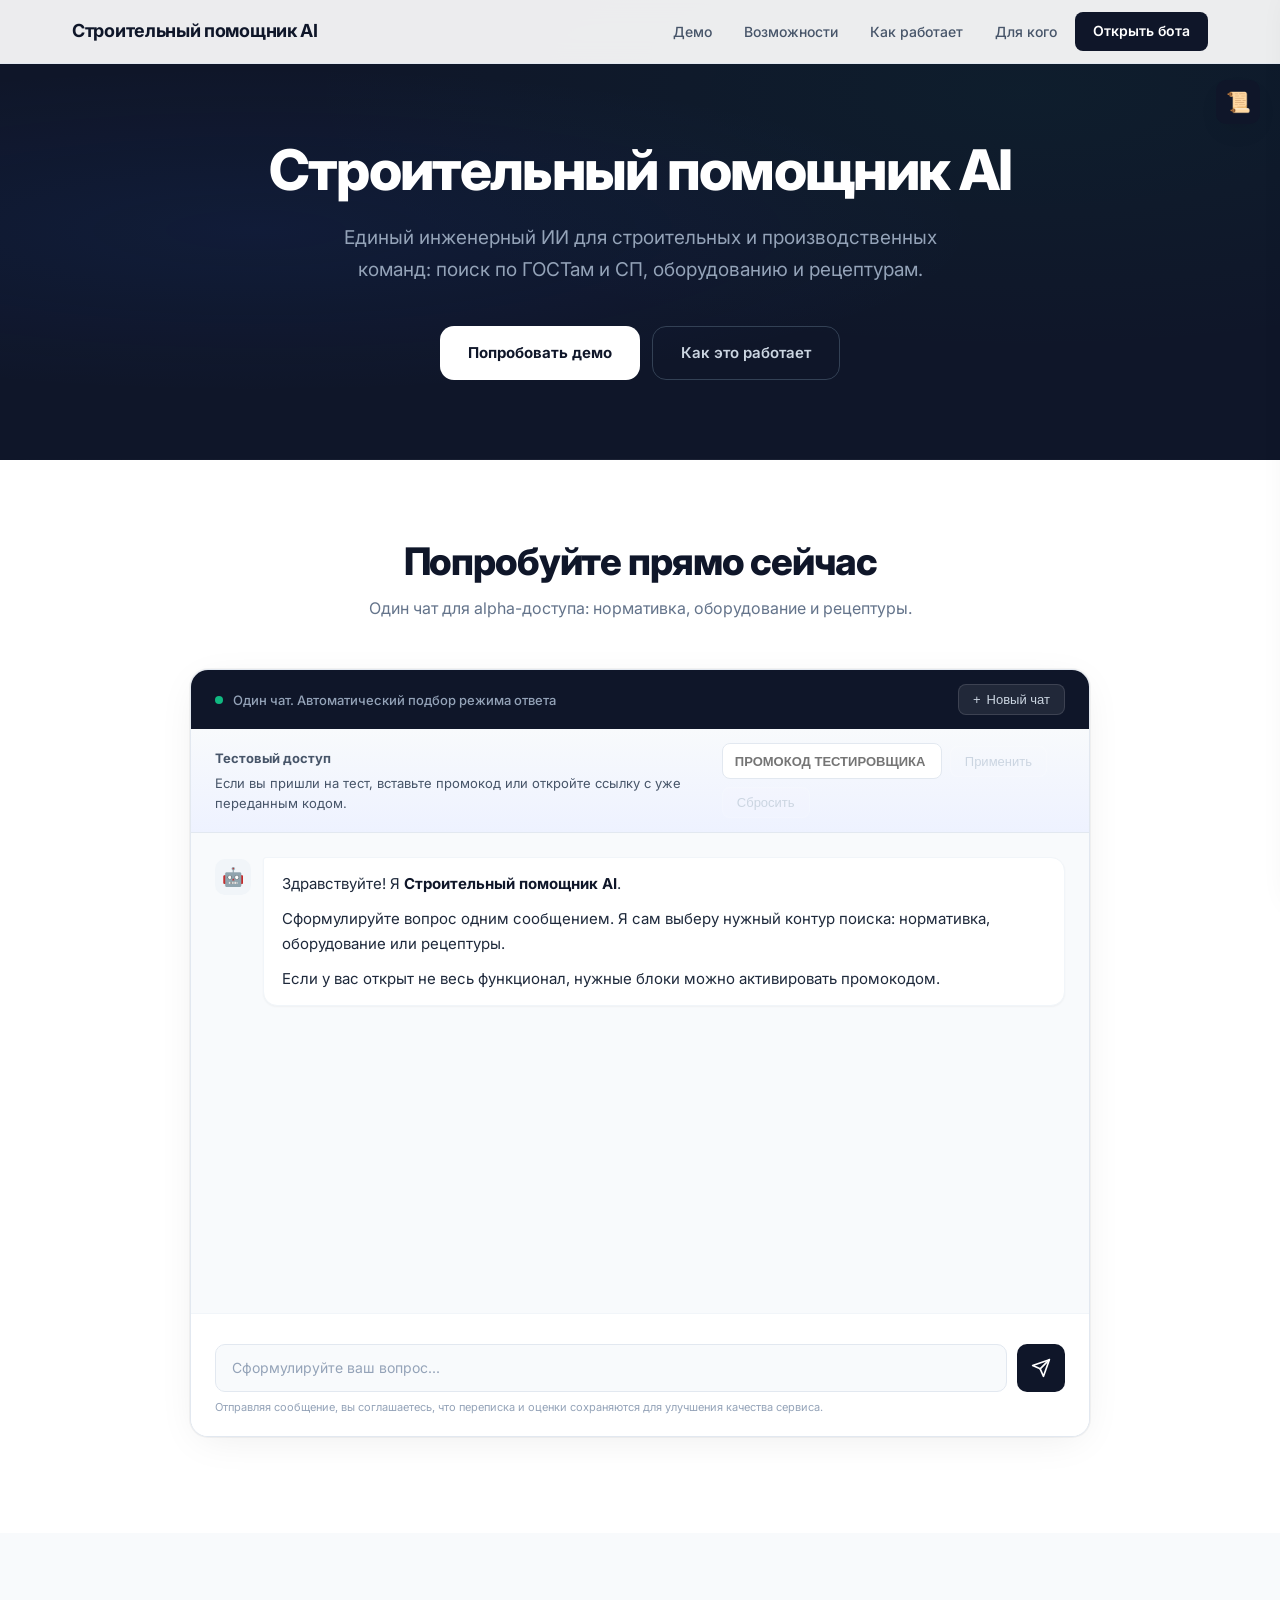
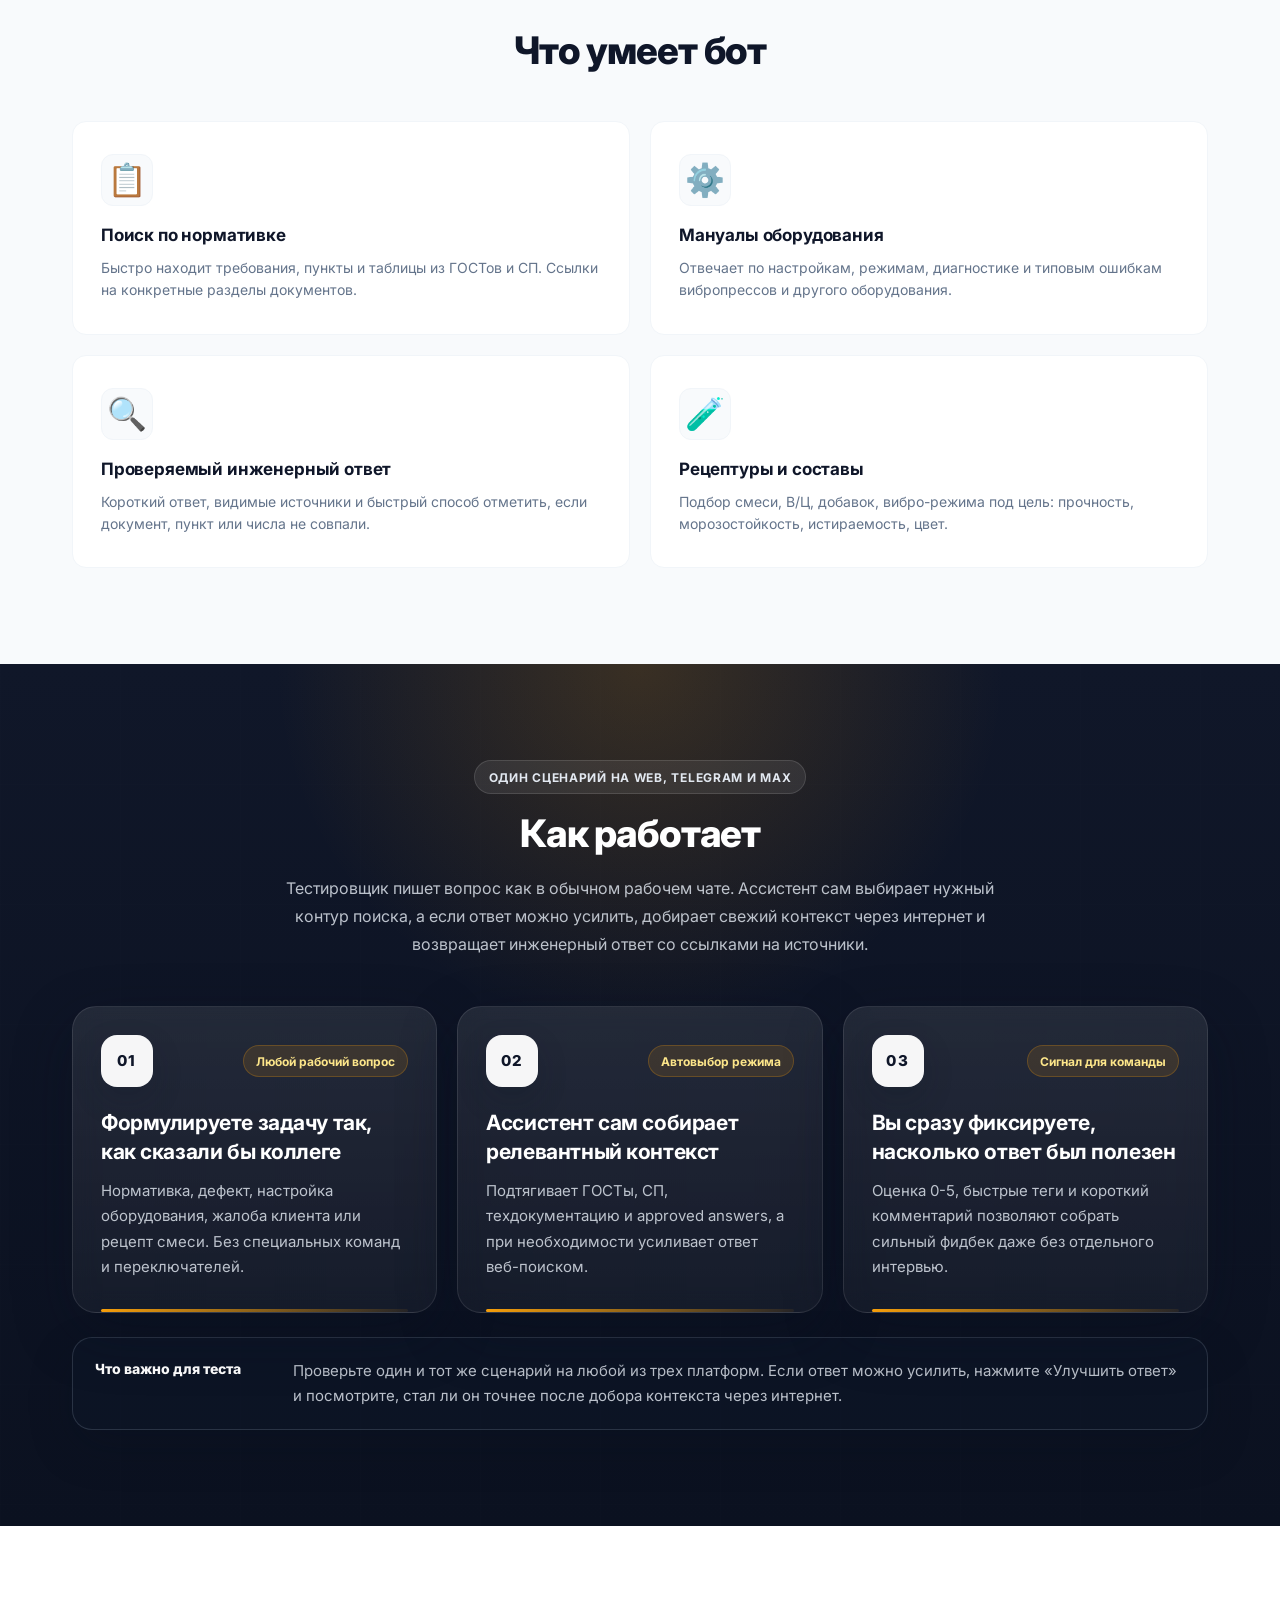
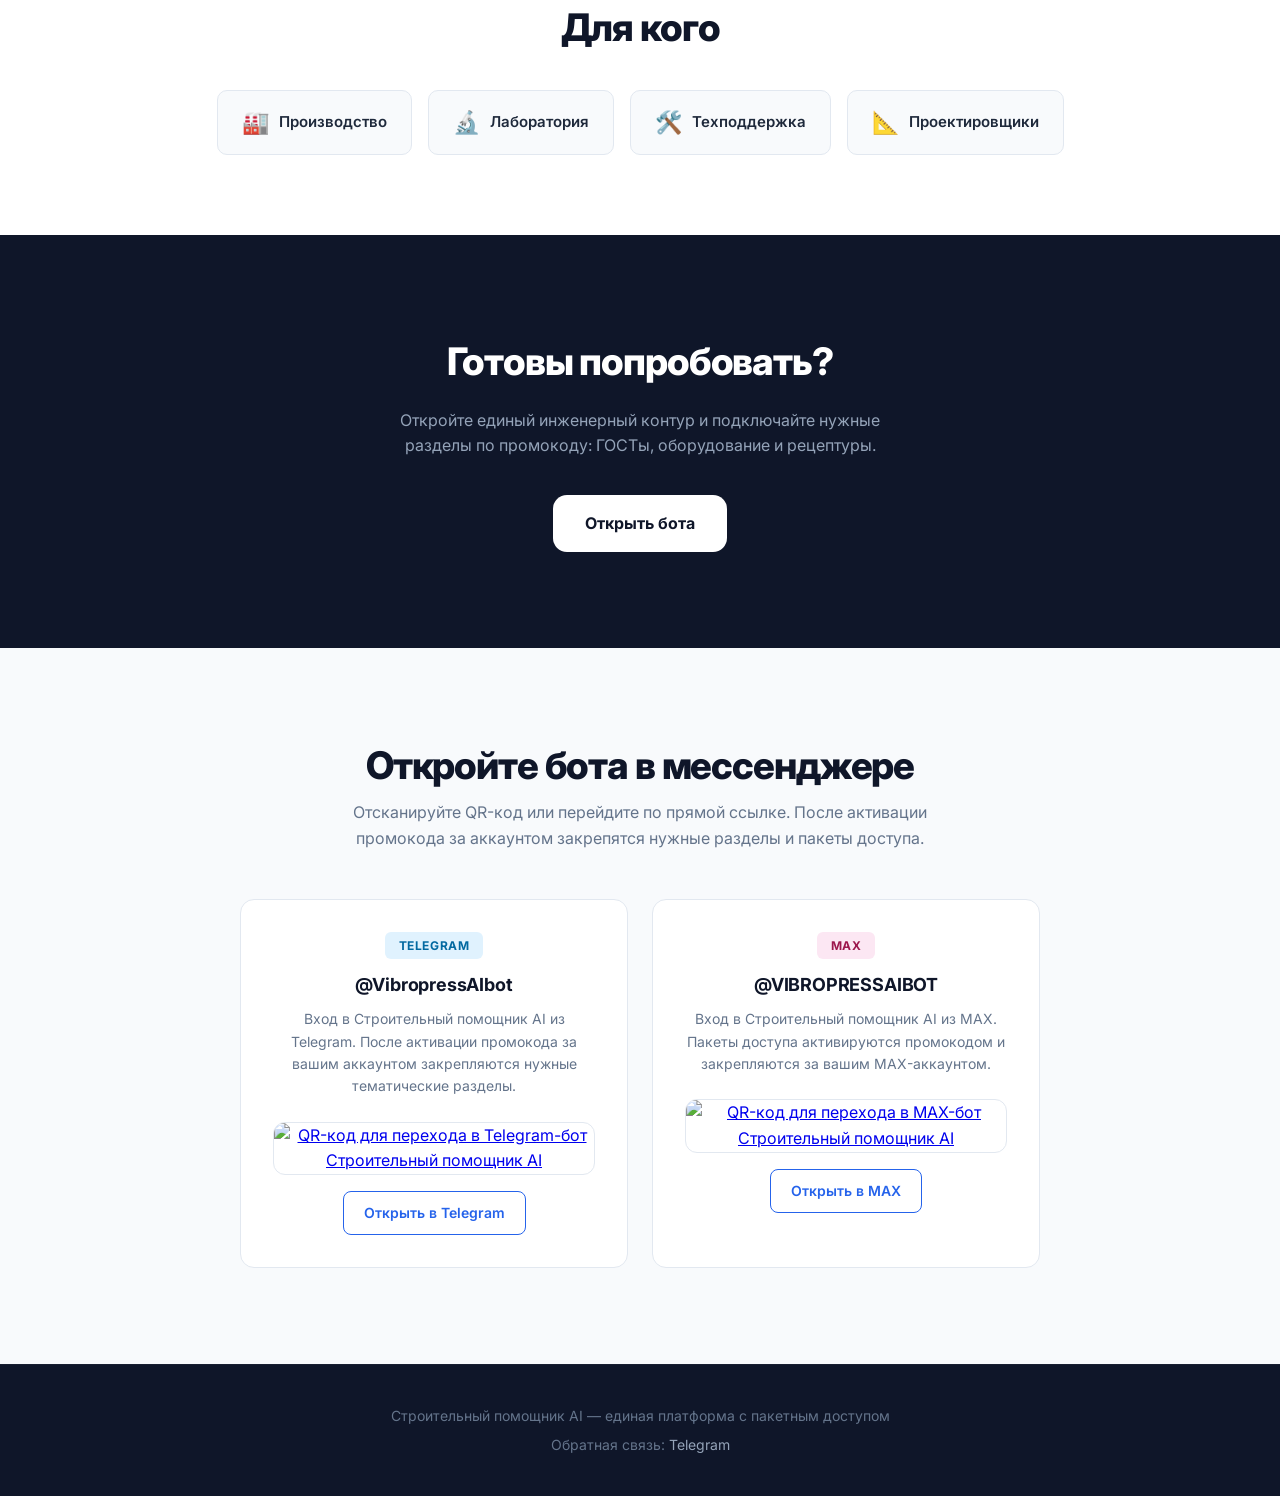
==== commit afd39f1e: "Polish tester launch landing section" ====
--- a/index.html
+++ b/index.html
@@ -173,29 +173,43 @@
     <!-- How It Works Section -->
     <section id="how" class="how-it-works">
         <div class="container">
-            <h2 class="section-title">Как работает</h2>
+            <div class="how-header">
+                <span class="how-eyebrow">Один сценарий на web, Telegram и MAX</span>
+                <h2 class="section-title">Как работает</h2>
+                <p class="how-lead">Тестировщик пишет вопрос как в обычном рабочем чате. Ассистент сам выбирает нужный контур поиска, а если ответ можно усилить, добирает свежий контекст через интернет и возвращает инженерный ответ со ссылками на источники.</p>
+            </div>
             <div class="steps">
-                <div class="step">
-                    <div class="step-number">1</div>
-                    <h3 class="step-title">Загрузили базу</h3>
-                    <p class="step-description">ГОСТы, СП, мануалы оборудования и техническую документацию обработали и индексировали</p>
-                </div>
-
-                <div class="step-arrow">&rarr;</div>
-
-                <div class="step">
-                    <div class="step-number">2</div>
-                    <h3 class="step-title">Задали вопрос</h3>
-                    <p class="step-description">Вы пишете на естественном языке — бот понимает контекст и находит релевантную информацию</p>
-                </div>
-
-                <div class="step-arrow">&rarr;</div>
-
-                <div class="step">
-                    <div class="step-number">3</div>
-                    <h3 class="step-title">Получили ответ</h3>
-                    <p class="step-description">Готовое решение со ссылками на источники, номерами пунктов и таблицами</p>
-                </div>
+                <article class="step">
+                    <div class="step-top">
+                        <div class="step-number">01</div>
+                        <span class="step-chip">Любой рабочий вопрос</span>
+                    </div>
+                    <h3 class="step-title">Формулируете задачу так, как сказали бы коллеге</h3>
+                    <p class="step-description">Нормативка, дефект, настройка оборудования, жалоба клиента или рецепт смеси. Без специальных команд и переключателей.</p>
+                </article>
+
+                <article class="step">
+                    <div class="step-top">
+                        <div class="step-number">02</div>
+                        <span class="step-chip">Автовыбор режима</span>
+                    </div>
+                    <h3 class="step-title">Ассистент сам собирает релевантный контекст</h3>
+                    <p class="step-description">Подтягивает ГОСТы, СП, техдокументацию и approved answers, а при необходимости усиливает ответ веб-поиском.</p>
+                </article>
+
+                <article class="step">
+                    <div class="step-top">
+                        <div class="step-number">03</div>
+                        <span class="step-chip">Сигнал для команды</span>
+                    </div>
+                    <h3 class="step-title">Вы сразу фиксируете, насколько ответ был полезен</h3>
+                    <p class="step-description">Оценка 0-5, быстрые теги и короткий комментарий позволяют собрать сильный фидбек даже без отдельного интервью.</p>
+                </article>
+            </div>
+
+            <div class="how-note">
+                <div class="how-note-label">Что важно для теста</div>
+                <p class="how-note-text">Проверьте один и тот же сценарий на любой из трех платформ. Если ответ можно усилить, нажмите «Улучшить ответ» и посмотрите, стал ли он точнее после добора контекста через интернет.</p>
             </div>
         </div>
     </section>
--- a/styles.css
+++ b/styles.css
@@ -810,72 +810,193 @@
 
 .how-it-works {
     padding: 96px 0;
-    background: var(--slate-900);
-    color: var(--white);
+    position: relative;
+    overflow: hidden;
+    background:
+        radial-gradient(circle at top center, rgba(245, 158, 11, 0.18), transparent 34%),
+        linear-gradient(180deg, #101729 0%, #0b1120 100%);
+    color: var(--white);
+}
+
+.how-it-works::before {
+    content: '';
+    position: absolute;
+    inset: 0;
+    background:
+        linear-gradient(90deg, rgba(255, 255, 255, 0.03) 1px, transparent 1px),
+        linear-gradient(180deg, rgba(255, 255, 255, 0.03) 1px, transparent 1px);
+    background-size: 120px 120px;
+    opacity: 0.2;
+    pointer-events: none;
+}
+
+.how-it-works .container {
+    position: relative;
+    z-index: 1;
 }
 
 .how-it-works .section-title {
     color: var(--white);
+    margin-bottom: 0;
+}
+
+.how-header {
+    max-width: 780px;
+    margin: 0 auto;
+    text-align: center;
+}
+
+.how-eyebrow {
+    display: inline-flex;
+    align-items: center;
+    min-height: 34px;
+    padding: 0 14px;
+    margin-bottom: 18px;
+    border-radius: 999px;
+    background: rgba(255, 255, 255, 0.08);
+    border: 1px solid rgba(255, 255, 255, 0.12);
+    color: var(--slate-200);
+    font-size: 12px;
+    font-weight: 700;
+    letter-spacing: 0.06em;
+    text-transform: uppercase;
+}
+
+.how-lead {
+    margin: 18px auto 0;
+    max-width: 720px;
+    font-size: 16px;
+    line-height: 1.75;
+    color: rgba(226, 232, 240, 0.82);
 }
 
 .steps {
-    display: flex;
-    align-items: stretch;
+    display: grid;
+    grid-template-columns: repeat(3, minmax(0, 1fr));
+    gap: 20px;
+    margin-top: 48px;
+}
+
+.step {
+    position: relative;
+    min-height: 272px;
+    padding: 28px 28px 32px;
+    background: linear-gradient(180deg, rgba(255, 255, 255, 0.09), rgba(255, 255, 255, 0.04));
+    border: 1px solid rgba(255, 255, 255, 0.1);
+    border-radius: 24px;
+    box-shadow: 0 20px 60px rgba(8, 15, 31, 0.32);
+    backdrop-filter: blur(12px);
+    text-align: left;
+}
+
+.step::after {
+    content: '';
+    position: absolute;
+    left: 28px;
+    right: 28px;
+    bottom: 0;
+    height: 3px;
+    border-radius: 999px;
+    background: linear-gradient(90deg, var(--accent) 0%, rgba(245, 158, 11, 0.08) 100%);
+}
+
+.step-top {
+    display: flex;
+    align-items: center;
+    justify-content: space-between;
+    gap: 12px;
+    margin-bottom: 22px;
+}
+
+.step-number {
+    width: 52px;
+    height: 52px;
+    background: rgba(255, 255, 255, 0.96);
+    color: var(--slate-900);
+    font-size: 15px;
+    font-weight: 800;
+    letter-spacing: 0.08em;
+    border-radius: 16px;
+    display: flex;
+    align-items: center;
     justify-content: center;
-    gap: 24px;
-    margin-top: 56px;
-    flex-wrap: wrap;
-}
-
-.step {
-    flex: 1;
-    min-width: 220px;
-    max-width: 300px;
-    padding: 32px 24px;
-    background: rgba(255, 255, 255, 0.04);
-    border: 1px solid rgba(255, 255, 255, 0.06);
-    border-radius: var(--radius-lg);
-    text-align: center;
-}
-
-.step-number {
-    width: 48px;
-    height: 48px;
-    background: var(--white);
-    color: var(--slate-900);
-    font-size: 18px;
+    margin: 0;
+    box-shadow: 0 12px 30px rgba(15, 23, 42, 0.2);
+}
+
+.step-chip {
+    display: inline-flex;
+    align-items: center;
+    min-height: 32px;
+    padding: 0 12px;
+    border-radius: 999px;
+    background: rgba(245, 158, 11, 0.12);
+    border: 1px solid rgba(245, 158, 11, 0.24);
+    color: #fde68a;
+    font-size: 12px;
+    font-weight: 700;
+    white-space: nowrap;
+}
+
+.step-title {
+    font-size: 21px;
+    font-weight: 700;
+    line-height: 1.35;
+    margin-bottom: 12px;
+    color: var(--white);
+    letter-spacing: -0.02em;
+}
+
+.step-description {
+    margin: 0;
+    font-size: 15px;
+    color: rgba(226, 232, 240, 0.82);
+    line-height: 1.7;
+}
+
+.how-note {
+    margin-top: 24px;
+    display: flex;
+    align-items: flex-start;
+    gap: 18px;
+    padding: 20px 22px;
+    background: rgba(15, 23, 42, 0.44);
+    border: 1px solid rgba(148, 163, 184, 0.22);
+    border-radius: 20px;
+    box-shadow: 0 18px 44px rgba(8, 15, 31, 0.24);
+}
+
+.how-note-label {
+    flex: 0 0 180px;
+    font-size: 14px;
     font-weight: 800;
-    border-radius: 12px;
-    display: flex;
-    align-items: center;
-    justify-content: center;
-    margin: 0 auto 20px;
-}
-
-.step-title {
-    font-size: 17px;
-    font-weight: 700;
-    margin-bottom: 10px;
-    color: var(--white);
-}
-
-.step-description {
-    font-size: 14px;
-    color: var(--slate-400);
-    line-height: 1.6;
-}
-
-.step-arrow {
-    font-size: 24px;
-    color: var(--slate-600);
-    font-weight: bold;
-    display: flex;
-    align-items: center;
+    color: var(--white);
+}
+
+.how-note-text {
+    margin: 0;
+    font-size: 15px;
+    line-height: 1.7;
+    color: rgba(226, 232, 240, 0.82);
 }
 
 @media (max-width: 900px) {
-    .step-arrow {
-        display: none;
+    .steps {
+        grid-template-columns: 1fr;
+    }
+
+    .step {
+        min-height: 0;
+    }
+
+    .step-top,
+    .how-note {
+        flex-direction: column;
+        align-items: flex-start;
+    }
+
+    .how-note-label {
+        flex-basis: auto;
     }
 }
 
@@ -2509,12 +2630,30 @@
     }
 
     .steps {
-        flex-direction: column;
+        grid-template-columns: 1fr;
         gap: 16px;
     }
 
     .step {
         max-width: none;
+        padding: 24px 20px 28px;
+    }
+
+    .how-eyebrow {
+        margin-bottom: 14px;
+    }
+
+    .how-lead {
+        font-size: 15px;
+        line-height: 1.65;
+    }
+
+    .step-title {
+        font-size: 19px;
+    }
+
+    .how-note {
+        padding: 18px;
     }
 
     .for-whom {
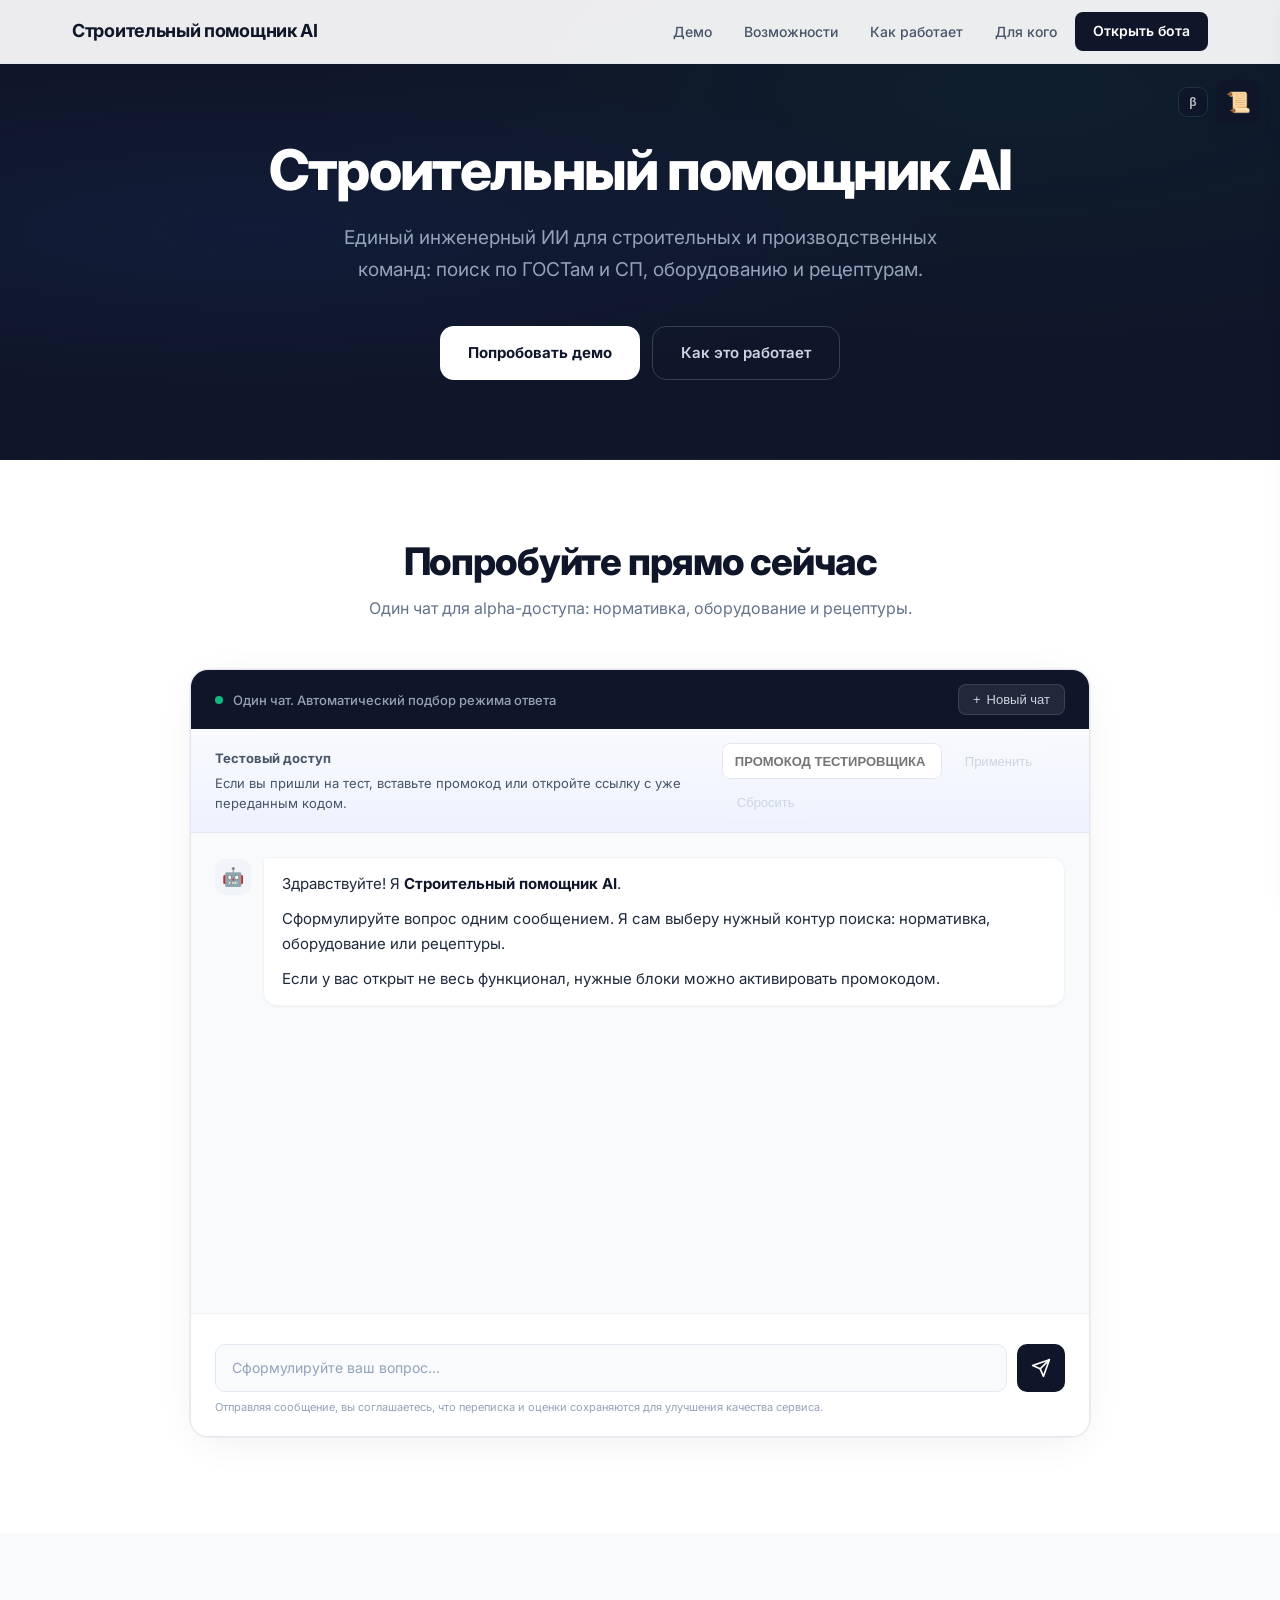
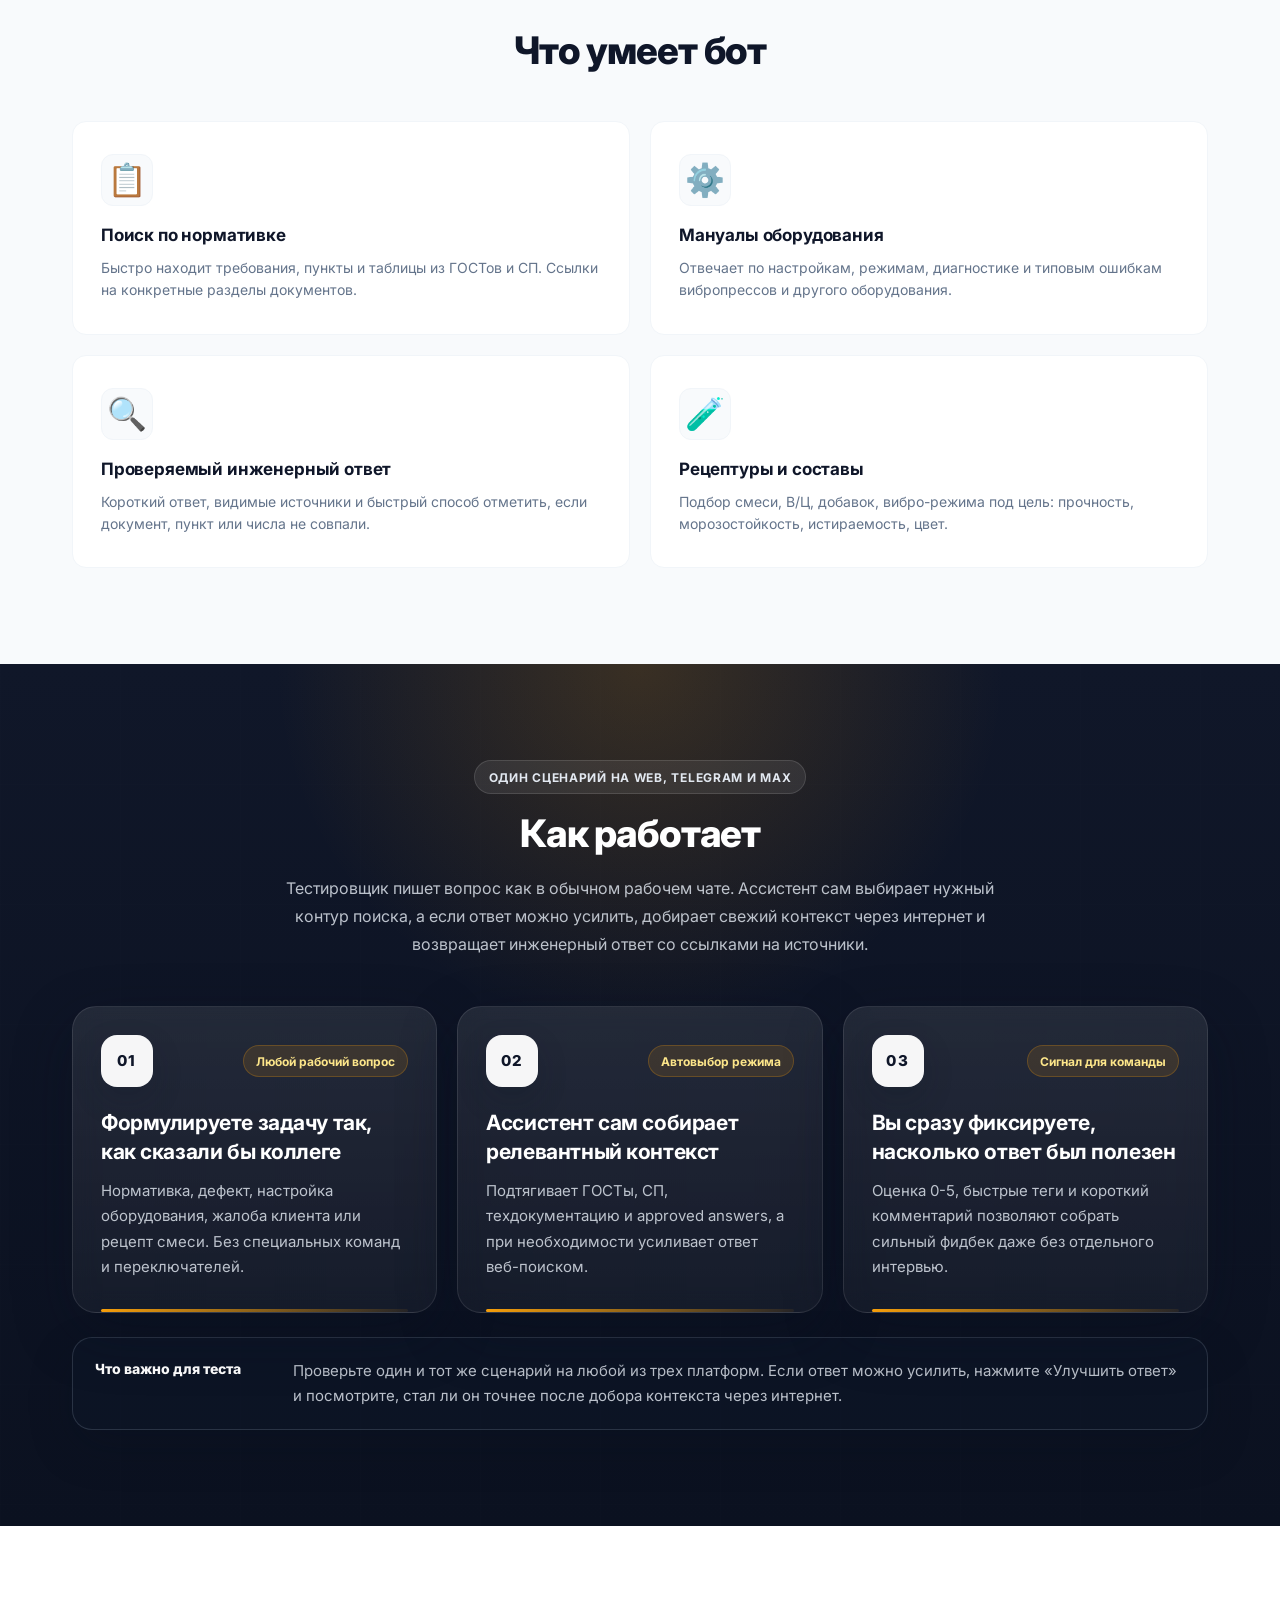
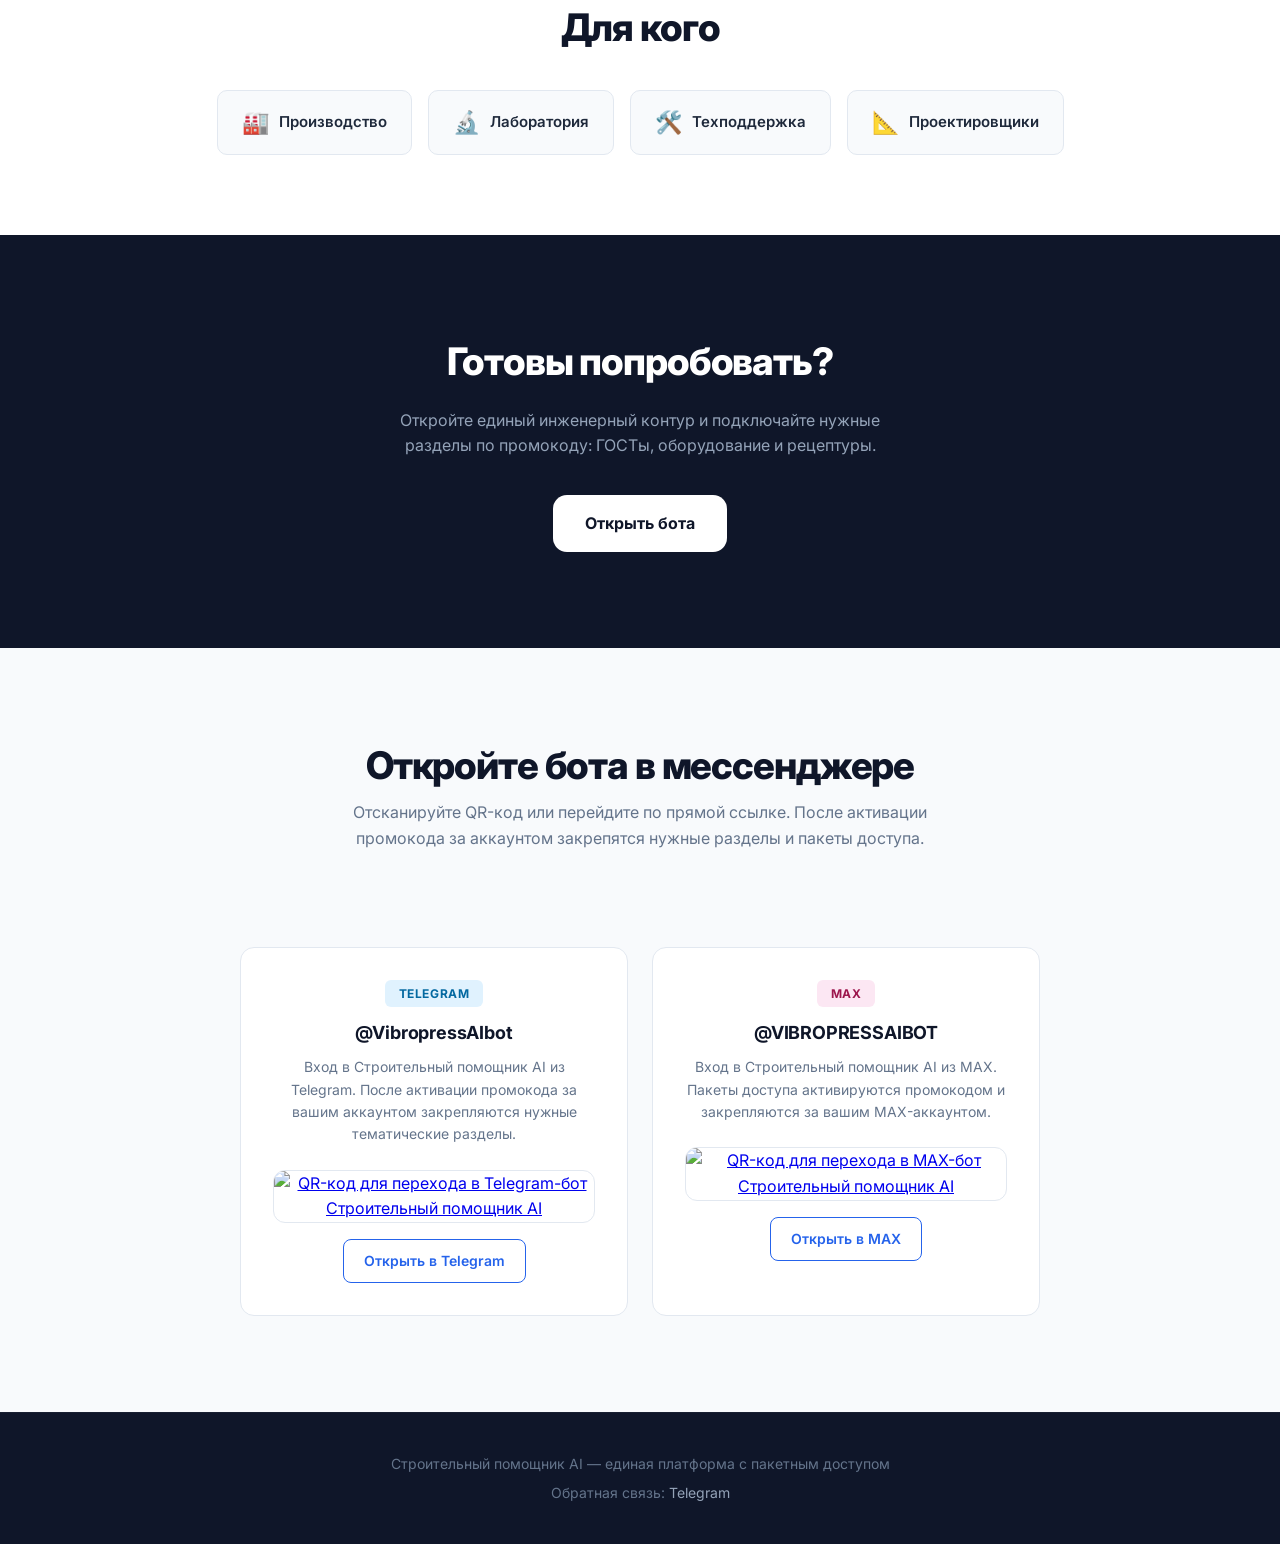
==== commit 3a44c2a3: "Always show lab preview toggle" ====
--- a/index.html
+++ b/index.html
@@ -346,6 +346,7 @@
     </div>
 
     <!-- History Toggle Button -->
+    <button class="mix-preview-toggle" id="mix-preview-toggle" title="Mix design preview beta" aria-label="Открыть beta-preview калькулятора">β</button>
     <button class="chat-history-toggle" onclick="toggleChatHistory()">📜</button>
 
     <!-- DOMPurify for safe HTML rendering -->
--- a/styles.css
+++ b/styles.css
@@ -1084,10 +1084,22 @@
 .messenger-links {
     padding: 96px 0;
     background: var(--slate-50);
+    scroll-margin-top: 92px;
 }
 
 .messenger-links-header {
-    margin-bottom: 48px;
+    max-width: 760px;
+    margin: 0 auto 48px;
+    text-align: center;
+    display: flex;
+    flex-direction: column;
+    align-items: center;
+}
+
+.messenger-links .section-title {
+    margin-left: auto;
+    margin-right: auto;
+    text-wrap: balance;
 }
 
 .messenger-grid {
@@ -1956,6 +1968,247 @@
     gap: 8px;
 }
 
+.mix-preview-card {
+    margin-top: 16px;
+    padding: 18px;
+    border: 1px solid var(--slate-200);
+    border-radius: 16px;
+    background:
+        radial-gradient(circle at top right, rgba(37, 99, 235, 0.08), transparent 28%),
+        linear-gradient(180deg, #f8fbff 0%, #ffffff 100%);
+    box-shadow: var(--shadow-sm);
+}
+
+.mix-preview-head {
+    display: flex;
+    justify-content: space-between;
+    gap: 16px;
+    align-items: flex-start;
+    margin-bottom: 16px;
+}
+
+.mix-preview-title-wrap {
+    min-width: 0;
+}
+
+.mix-preview-eyebrow {
+    display: inline-flex;
+    align-items: center;
+    min-height: 26px;
+    padding: 0 10px;
+    border-radius: 999px;
+    background: rgba(37, 99, 235, 0.1);
+    color: var(--primary-dark);
+    font-size: 11px;
+    font-weight: 700;
+    letter-spacing: 0.05em;
+    text-transform: uppercase;
+    margin-bottom: 10px;
+}
+
+.mix-preview-title {
+    font-size: 18px;
+    line-height: 1.2;
+    font-weight: 800;
+    color: var(--slate-900);
+    letter-spacing: -0.02em;
+}
+
+.mix-preview-subtitle {
+    margin-top: 8px;
+    color: var(--slate-600);
+    font-size: 13px;
+    line-height: 1.6;
+}
+
+.mix-preview-badges {
+    display: flex;
+    gap: 8px;
+    flex-wrap: wrap;
+    justify-content: flex-end;
+}
+
+.mix-preview-badge {
+    display: inline-flex;
+    align-items: center;
+    min-height: 28px;
+    padding: 0 10px;
+    border-radius: 999px;
+    background: var(--slate-900);
+    color: var(--white);
+    font-size: 11px;
+    font-weight: 700;
+    letter-spacing: 0.03em;
+}
+
+.mix-preview-badge-muted {
+    background: var(--slate-100);
+    color: var(--slate-700);
+}
+
+.mix-preview-kpis {
+    display: grid;
+    grid-template-columns: repeat(5, minmax(0, 1fr));
+    gap: 10px;
+    margin-bottom: 16px;
+}
+
+.mix-preview-kpi {
+    padding: 12px 14px;
+    border-radius: 12px;
+    background: var(--white);
+    border: 1px solid var(--slate-100);
+}
+
+.mix-preview-kpi-accent {
+    background: linear-gradient(180deg, #eff6ff 0%, #ffffff 100%);
+    border-color: rgba(37, 99, 235, 0.16);
+}
+
+.mix-preview-kpi-label {
+    display: block;
+    margin-bottom: 6px;
+    color: var(--slate-500);
+    font-size: 11px;
+    font-weight: 700;
+    text-transform: uppercase;
+    letter-spacing: 0.04em;
+}
+
+.mix-preview-kpi strong {
+    color: var(--slate-900);
+    font-size: 15px;
+    line-height: 1.25;
+}
+
+.mix-preview-grid {
+    display: grid;
+    grid-template-columns: repeat(2, minmax(0, 1fr));
+    gap: 12px;
+    margin-bottom: 12px;
+}
+
+.mix-preview-grid-lists {
+    margin-bottom: 0;
+}
+
+.mix-preview-section {
+    padding: 14px;
+    border-radius: 14px;
+    background: var(--white);
+    border: 1px solid var(--slate-100);
+}
+
+.mix-preview-section-title {
+    margin-bottom: 10px;
+    color: var(--slate-900);
+    font-size: 13px;
+    font-weight: 800;
+    letter-spacing: 0.01em;
+}
+
+.mix-preview-constraints,
+.mix-preview-variants {
+    display: flex;
+    flex-direction: column;
+    gap: 10px;
+}
+
+.mix-preview-constraint,
+.mix-preview-variant {
+    padding: 10px 12px;
+    border-radius: 12px;
+    background: var(--slate-50);
+    border: 1px solid var(--slate-100);
+}
+
+.mix-preview-constraint-row {
+    display: flex;
+    align-items: center;
+    justify-content: space-between;
+    gap: 8px;
+    margin-bottom: 6px;
+}
+
+.mix-preview-chip {
+    display: inline-flex;
+    align-items: center;
+    min-height: 24px;
+    padding: 0 8px;
+    border-radius: 999px;
+    font-size: 11px;
+    font-weight: 700;
+    text-transform: uppercase;
+    letter-spacing: 0.04em;
+}
+
+.mix-preview-chip-applied {
+    background: #ecfdf5;
+    color: #047857;
+}
+
+.mix-preview-chip-check {
+    background: #fff7ed;
+    color: #c2410c;
+}
+
+.mix-preview-chip-note {
+    background: var(--slate-100);
+    color: var(--slate-700);
+}
+
+.mix-preview-constraint-meta,
+.mix-preview-variant-row {
+    color: var(--slate-600);
+    font-size: 12px;
+    line-height: 1.5;
+}
+
+.mix-preview-variant-title {
+    margin-bottom: 6px;
+    color: var(--slate-900);
+    font-size: 13px;
+    font-weight: 700;
+    text-transform: capitalize;
+}
+
+.mix-preview-variant-row-accent {
+    margin-top: 4px;
+    color: var(--primary-dark);
+    font-weight: 700;
+}
+
+.mix-preview-list {
+    margin: 0;
+    padding-left: 18px;
+    display: flex;
+    flex-direction: column;
+    gap: 8px;
+    color: var(--slate-600);
+    font-size: 12px;
+    line-height: 1.6;
+}
+
+.mix-preview-muted {
+    color: var(--slate-500);
+    font-size: 12px;
+    line-height: 1.6;
+}
+
+.mix-preview-footnote {
+    margin-top: 14px;
+    padding: 12px 14px;
+    border-radius: 12px;
+    background: var(--slate-900);
+    color: var(--slate-100);
+    font-size: 12px;
+    line-height: 1.6;
+}
+
+.mix-preview-footnote strong {
+    color: var(--white);
+}
+
 .response-meta-badges {
     display: flex;
     flex-wrap: wrap;
@@ -2206,6 +2459,42 @@
 .chat-history-toggle:hover {
     background: var(--slate-700);
     transform: scale(1.05);
+}
+
+.mix-preview-toggle {
+    position: fixed;
+    top: 87px;
+    right: 72px;
+    width: 30px;
+    height: 30px;
+    display: inline-flex;
+    align-items: center;
+    justify-content: center;
+    border: 1px solid rgba(148, 163, 184, 0.22);
+    border-radius: 9px;
+    background: rgba(15, 23, 42, 0.82);
+    color: rgba(255, 255, 255, 0.9);
+    font-size: 12px;
+    font-weight: 800;
+    cursor: pointer;
+    z-index: 1000;
+    box-shadow: var(--shadow-sm);
+    opacity: 0.78;
+    transition: all 0.15s var(--ease);
+    backdrop-filter: blur(6px);
+    -webkit-backdrop-filter: blur(6px);
+}
+
+.mix-preview-toggle:hover {
+    opacity: 1;
+    color: var(--white);
+    border-color: rgba(96, 165, 250, 0.38);
+    background: rgba(15, 23, 42, 0.96);
+    transform: translateY(-1px);
+}
+
+.mix-preview-toggle[hidden] {
+    display: none !important;
 }
 
 .chat-history-sidebar {
@@ -2699,6 +2988,12 @@
         right: 16px;
     }
 
+    .mix-preview-toggle {
+        top: auto;
+        bottom: 27px;
+        right: 68px;
+    }
+
     .rating-container {
         flex-direction: column;
         align-items: flex-start;
@@ -2733,6 +3028,24 @@
         gap: 6px;
     }
 
+    .mix-preview-head,
+    .mix-preview-grid {
+        grid-template-columns: 1fr;
+        display: grid;
+    }
+
+    .mix-preview-head {
+        gap: 12px;
+    }
+
+    .mix-preview-badges {
+        justify-content: flex-start;
+    }
+
+    .mix-preview-kpis {
+        grid-template-columns: repeat(2, minmax(0, 1fr));
+    }
+
     /* PDF Modal */
     .pdf-modal-content {
         width: 95%;
@@ -2764,6 +3077,14 @@
         height: 28px;
         font-size: 14px;
         border-radius: 7px;
+    }
+
+    .mix-preview-card {
+        padding: 14px;
+    }
+
+    .mix-preview-kpis {
+        grid-template-columns: 1fr;
     }
 }
 
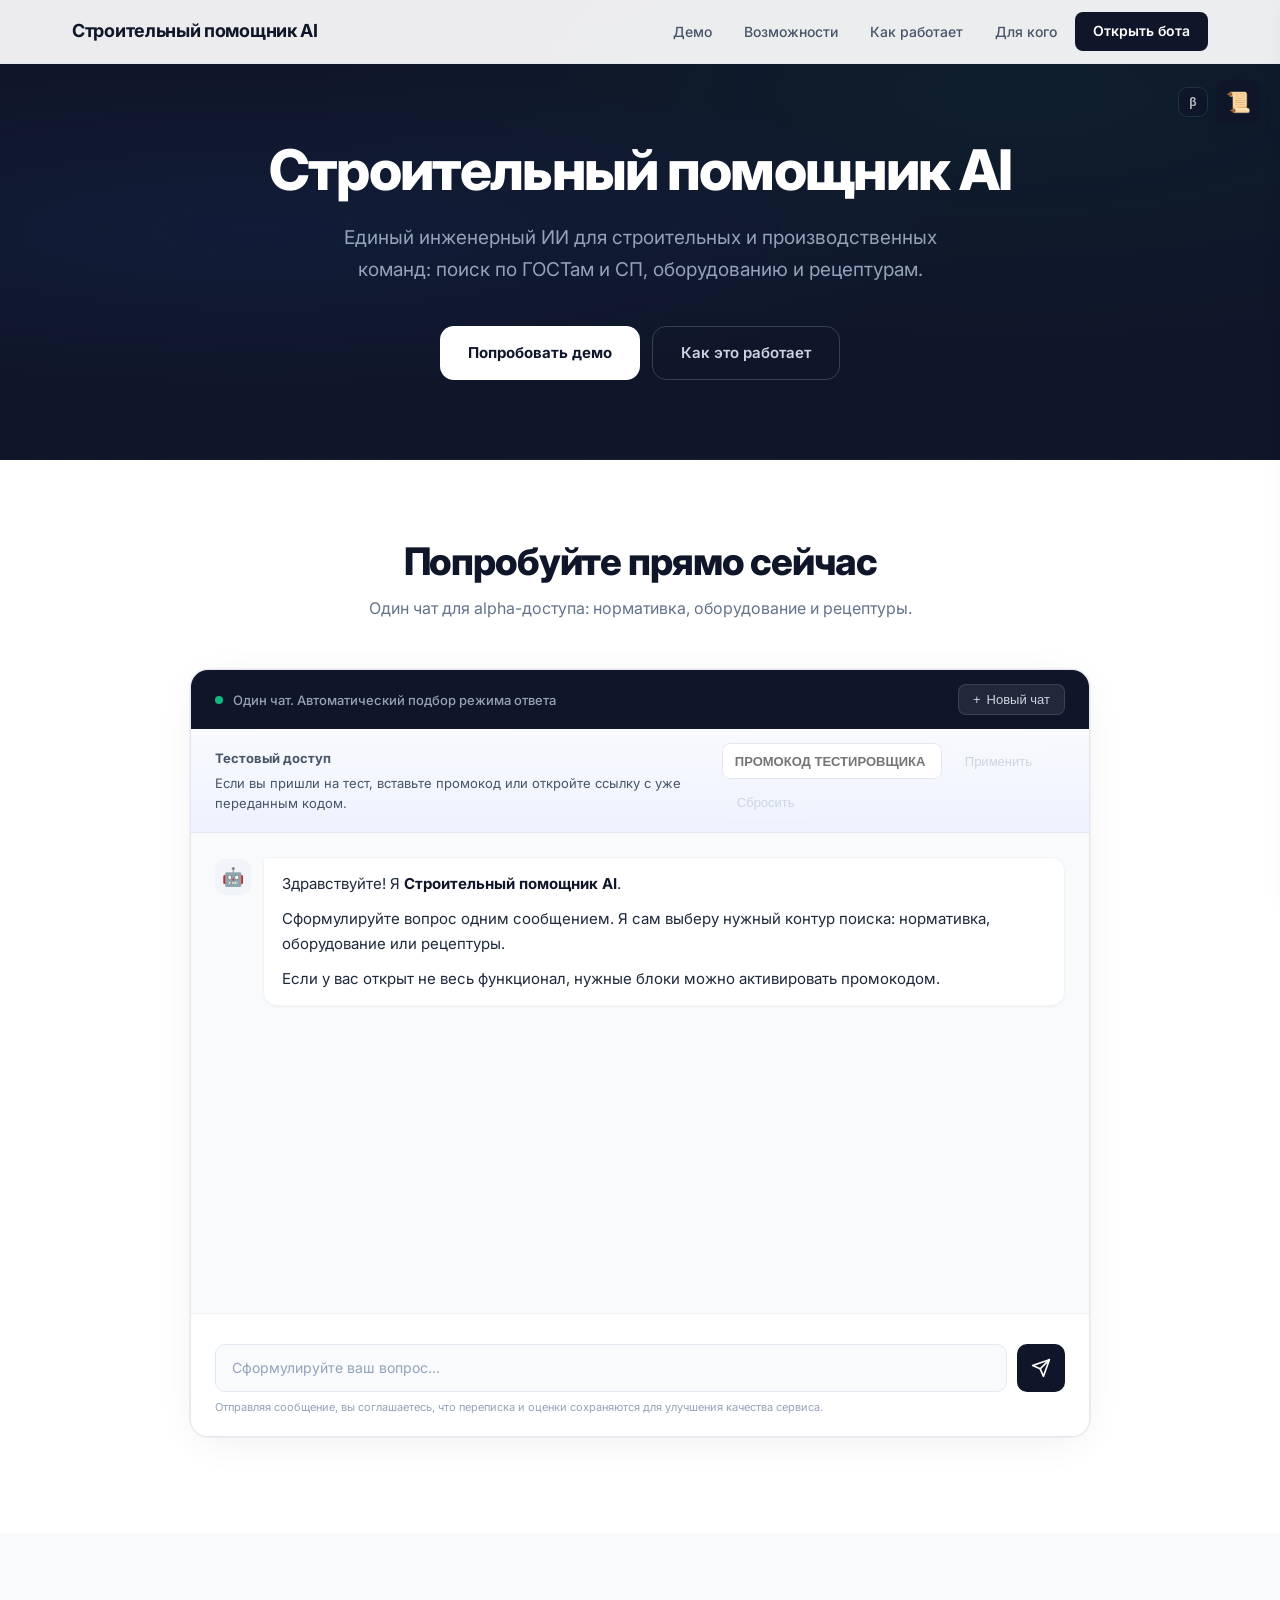
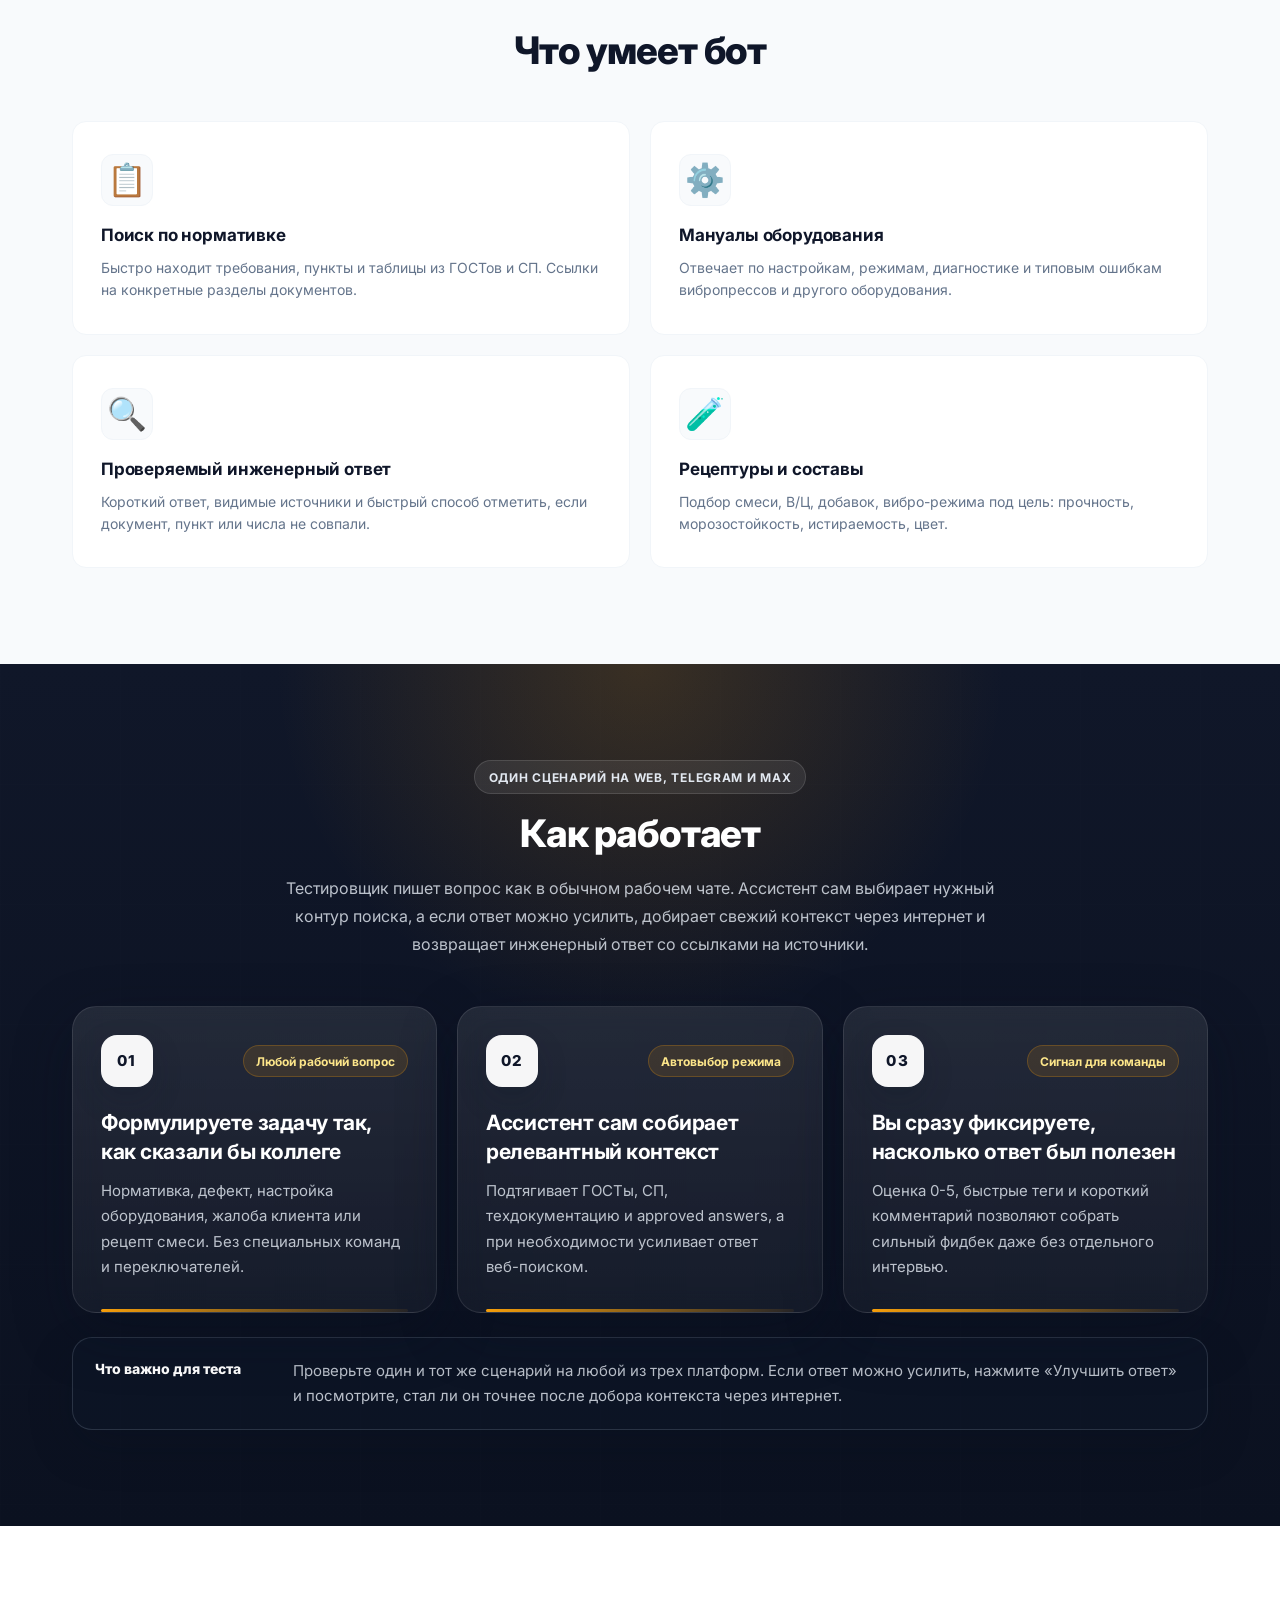
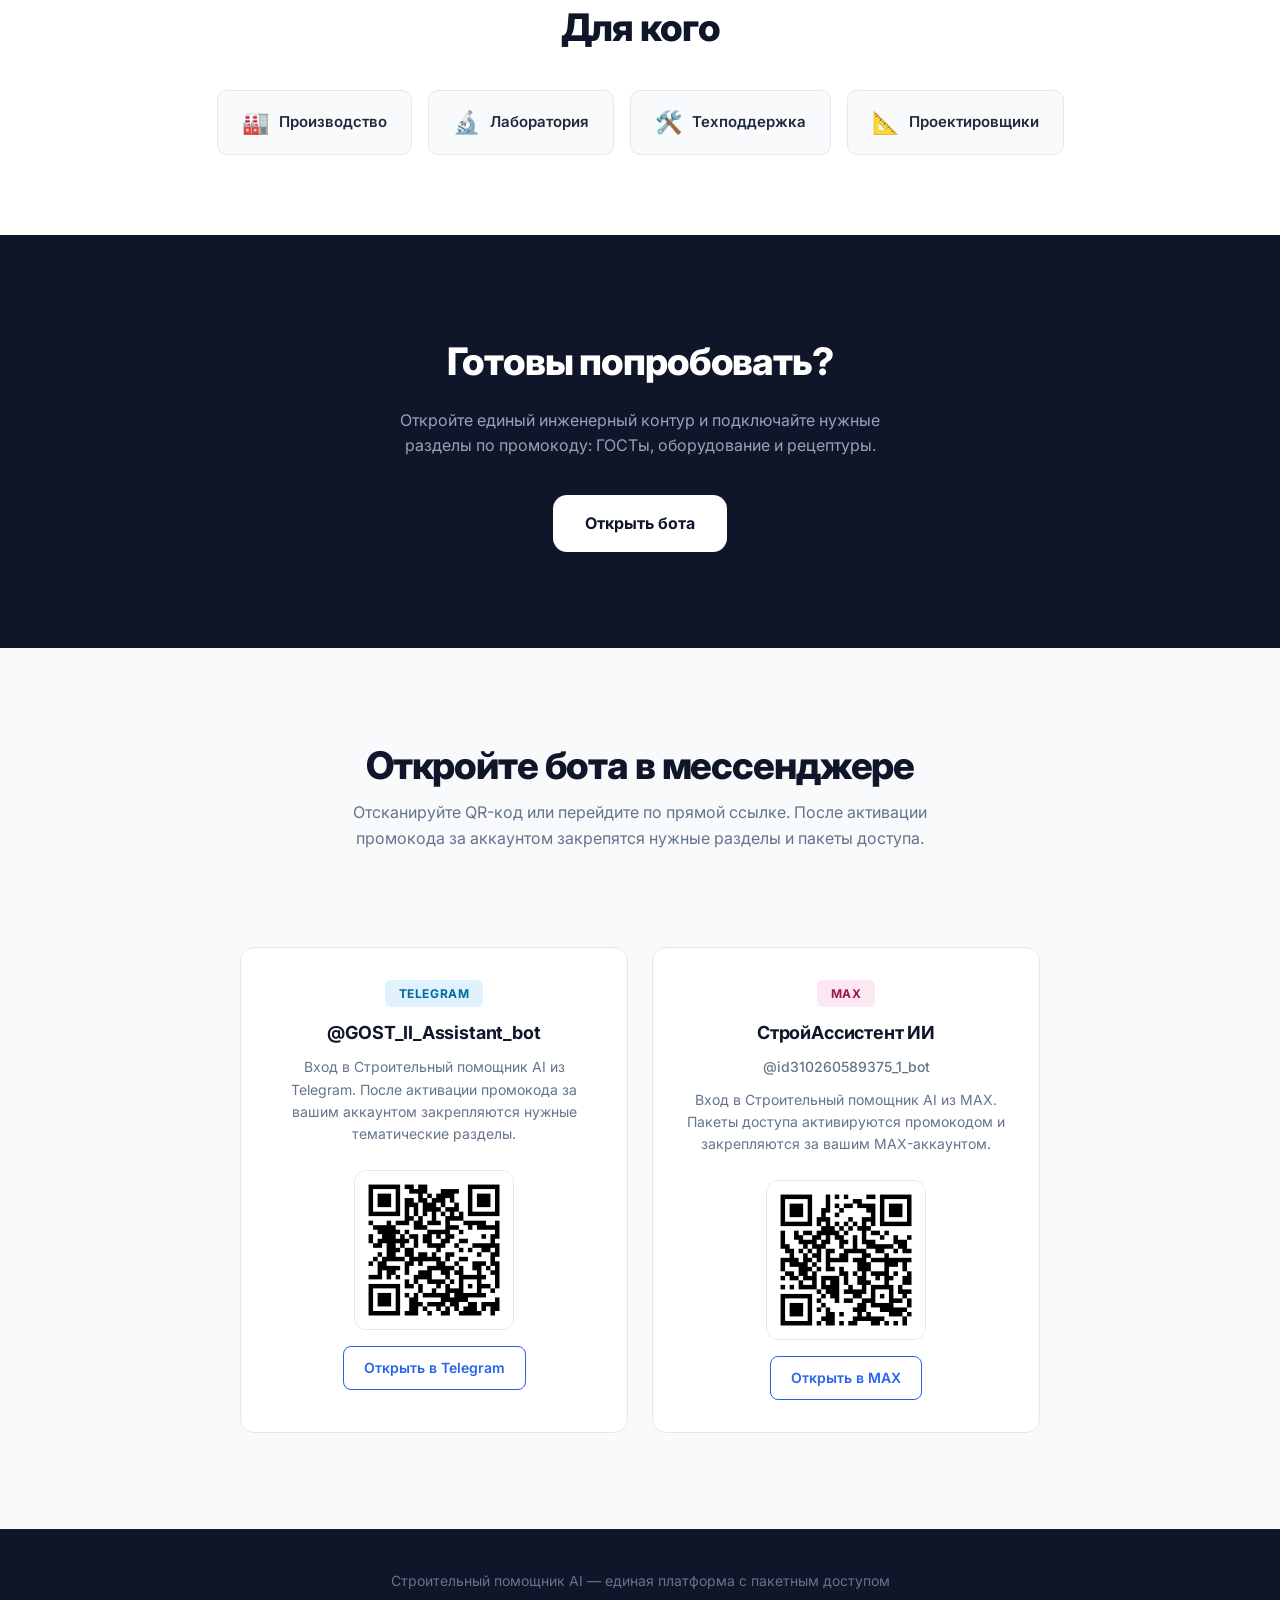
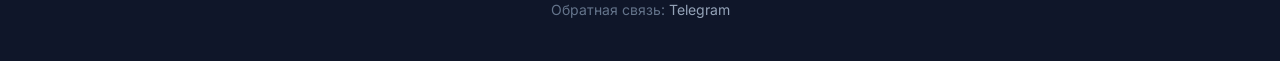
==== commit dce3b493: "Refresh messenger links and preview toggle" ====
--- a/index.html
+++ b/index.html
@@ -259,35 +259,36 @@
                 <article class="messenger-card">
                     <div class="messenger-card-top">
                         <span class="messenger-badge messenger-badge-telegram">Telegram</span>
-                        <h3 class="messenger-title">@VibropressAIbot</h3>
+                        <h3 class="messenger-title">@GOST_II_Assistant_bot</h3>
                         <p class="messenger-description">Вход в Строительный помощник AI из Telegram. После активации промокода за вашим аккаунтом закрепляются нужные тематические разделы.</p>
                     </div>
-                    <a class="messenger-qr-link" href="https://t.me/VibropressAIbot" target="_blank" rel="noopener noreferrer" aria-label="Открыть Строительный помощник AI в Telegram">
+                    <a class="messenger-qr-link" href="https://t.me/GOST_II_Assistant_bot" target="_blank" rel="noopener noreferrer" aria-label="Открыть Telegram-бот GOST II Assistant">
                         <img
                             class="messenger-qr"
-                            src="https://api.qrserver.com/v1/create-qr-code/?size=320x320&margin=12&data=https%3A%2F%2Ft.me%2FVibropressAIbot"
+                            src="assets/messenger/telegram-gost-ii-assistant-bot.png"
                             alt="QR-код для перехода в Telegram-бот Строительный помощник AI"
                             loading="lazy"
                         >
                     </a>
-                    <a class="messenger-action" href="https://t.me/VibropressAIbot" target="_blank" rel="noopener noreferrer">Открыть в Telegram</a>
+                    <a class="messenger-action" href="https://t.me/GOST_II_Assistant_bot" target="_blank" rel="noopener noreferrer">Открыть в Telegram</a>
                 </article>
 
                 <article class="messenger-card">
                     <div class="messenger-card-top">
                         <span class="messenger-badge messenger-badge-max">MAX</span>
-                        <h3 class="messenger-title">@VIBROPRESSAIBOT</h3>
+                        <h3 class="messenger-title">СтройАссистент ИИ</h3>
+                        <div class="messenger-handle">@id310260589375_1_bot</div>
                         <p class="messenger-description">Вход в Строительный помощник AI из MAX. Пакеты доступа активируются промокодом и закрепляются за вашим MAX-аккаунтом.</p>
                     </div>
-                    <a class="messenger-qr-link" href="https://max.ru/VIBROPRESSAIBOT" target="_blank" rel="noopener noreferrer" aria-label="Открыть Строительный помощник AI в MAX">
+                    <a class="messenger-qr-link" href="https://max.ru/id310260589375_1_bot" target="_blank" rel="noopener noreferrer" aria-label="Открыть MAX-бот СтройАссистент ИИ">
                         <img
                             class="messenger-qr"
-                            src="https://api.qrserver.com/v1/create-qr-code/?size=320x320&margin=12&data=https%3A%2F%2Fmax.ru%2FVIBROPRESSAIBOT"
+                            src="assets/messenger/max-stroyassistant-bot.png"
                             alt="QR-код для перехода в MAX-бот Строительный помощник AI"
                             loading="lazy"
                         >
                     </a>
-                    <a class="messenger-action" href="https://max.ru/VIBROPRESSAIBOT" target="_blank" rel="noopener noreferrer">Открыть в MAX</a>
+                    <a class="messenger-action" href="https://max.ru/id310260589375_1_bot" target="_blank" rel="noopener noreferrer">Открыть в MAX</a>
                 </article>
             </div>
         </div>
@@ -298,7 +299,7 @@
     <footer class="footer">
         <div class="container">
             <p class="footer-text">Строительный помощник AI — единая платформа с пакетным доступом</p>
-            <p class="footer-text">Обратная связь: <a href="https://t.me/VibropressAIbot" class="footer-link">Telegram</a></p>
+            <p class="footer-text">Обратная связь: <a href="https://t.me/GOST_II_Assistant_bot" class="footer-link">Telegram</a></p>
         </div>
     </footer>
 
@@ -346,7 +347,7 @@
     </div>
 
     <!-- History Toggle Button -->
-    <button class="mix-preview-toggle" id="mix-preview-toggle" title="Mix design preview beta" aria-label="Открыть beta-preview калькулятора">β</button>
+    <button class="mix-preview-toggle" id="mix-preview-toggle" type="button" title="Mix design preview beta" aria-label="Открыть beta-preview калькулятора" onclick="requestMixDesignPreviewDemo(); return false;">β</button>
     <button class="chat-history-toggle" onclick="toggleChatHistory()">📜</button>
 
     <!-- DOMPurify for safe HTML rendering -->
--- a/styles.css
+++ b/styles.css
@@ -1116,6 +1116,9 @@
     border-radius: var(--radius-lg);
     padding: 32px;
     text-align: center;
+    display: flex;
+    flex-direction: column;
+    align-items: center;
     transition: border-color 0.2s var(--ease), box-shadow 0.2s var(--ease);
 }
 
@@ -1126,6 +1129,7 @@
 
 .messenger-card-top {
     margin-bottom: 24px;
+    width: 100%;
 }
 
 .messenger-badge {
@@ -1157,6 +1161,13 @@
     letter-spacing: -0.01em;
 }
 
+.messenger-handle {
+    margin-bottom: 10px;
+    color: var(--slate-500);
+    font-size: 14px;
+    font-weight: 500;
+}
+
 .messenger-description {
     font-size: 14px;
     color: var(--slate-500);
@@ -1164,13 +1175,17 @@
 }
 
 .messenger-qr-link {
-    display: inline-block;
+    display: block;
+    width: fit-content;
+    margin-left: auto;
+    margin-right: auto;
     margin-bottom: 16px;
 }
 
 .messenger-qr {
     width: 160px;
     height: 160px;
+    display: block;
     border-radius: 12px;
     border: 1px solid var(--slate-200);
     transition: box-shadow 0.2s var(--ease);
@@ -1191,6 +1206,7 @@
     padding: 10px 20px;
     border: 1.5px solid var(--primary);
     border-radius: 8px;
+    margin: 0 auto;
     transition: all 0.15s var(--ease);
 }
 
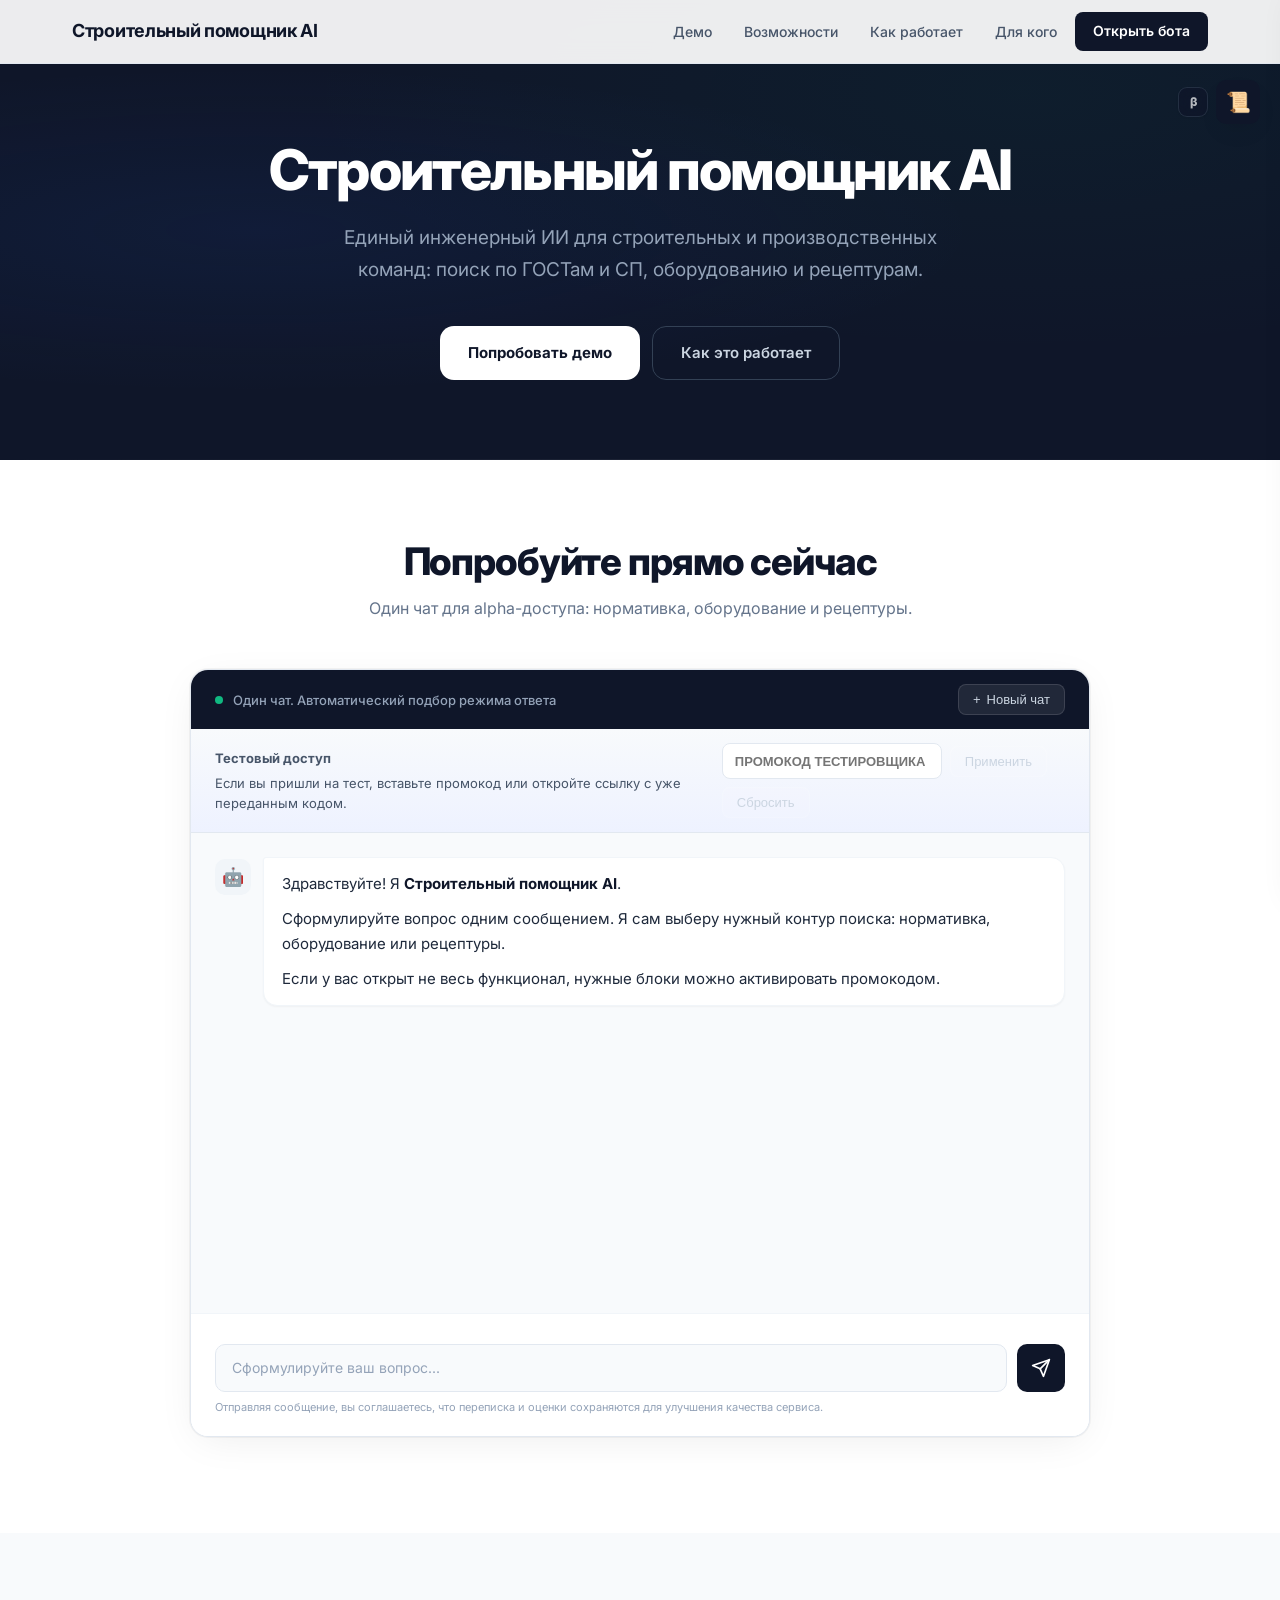
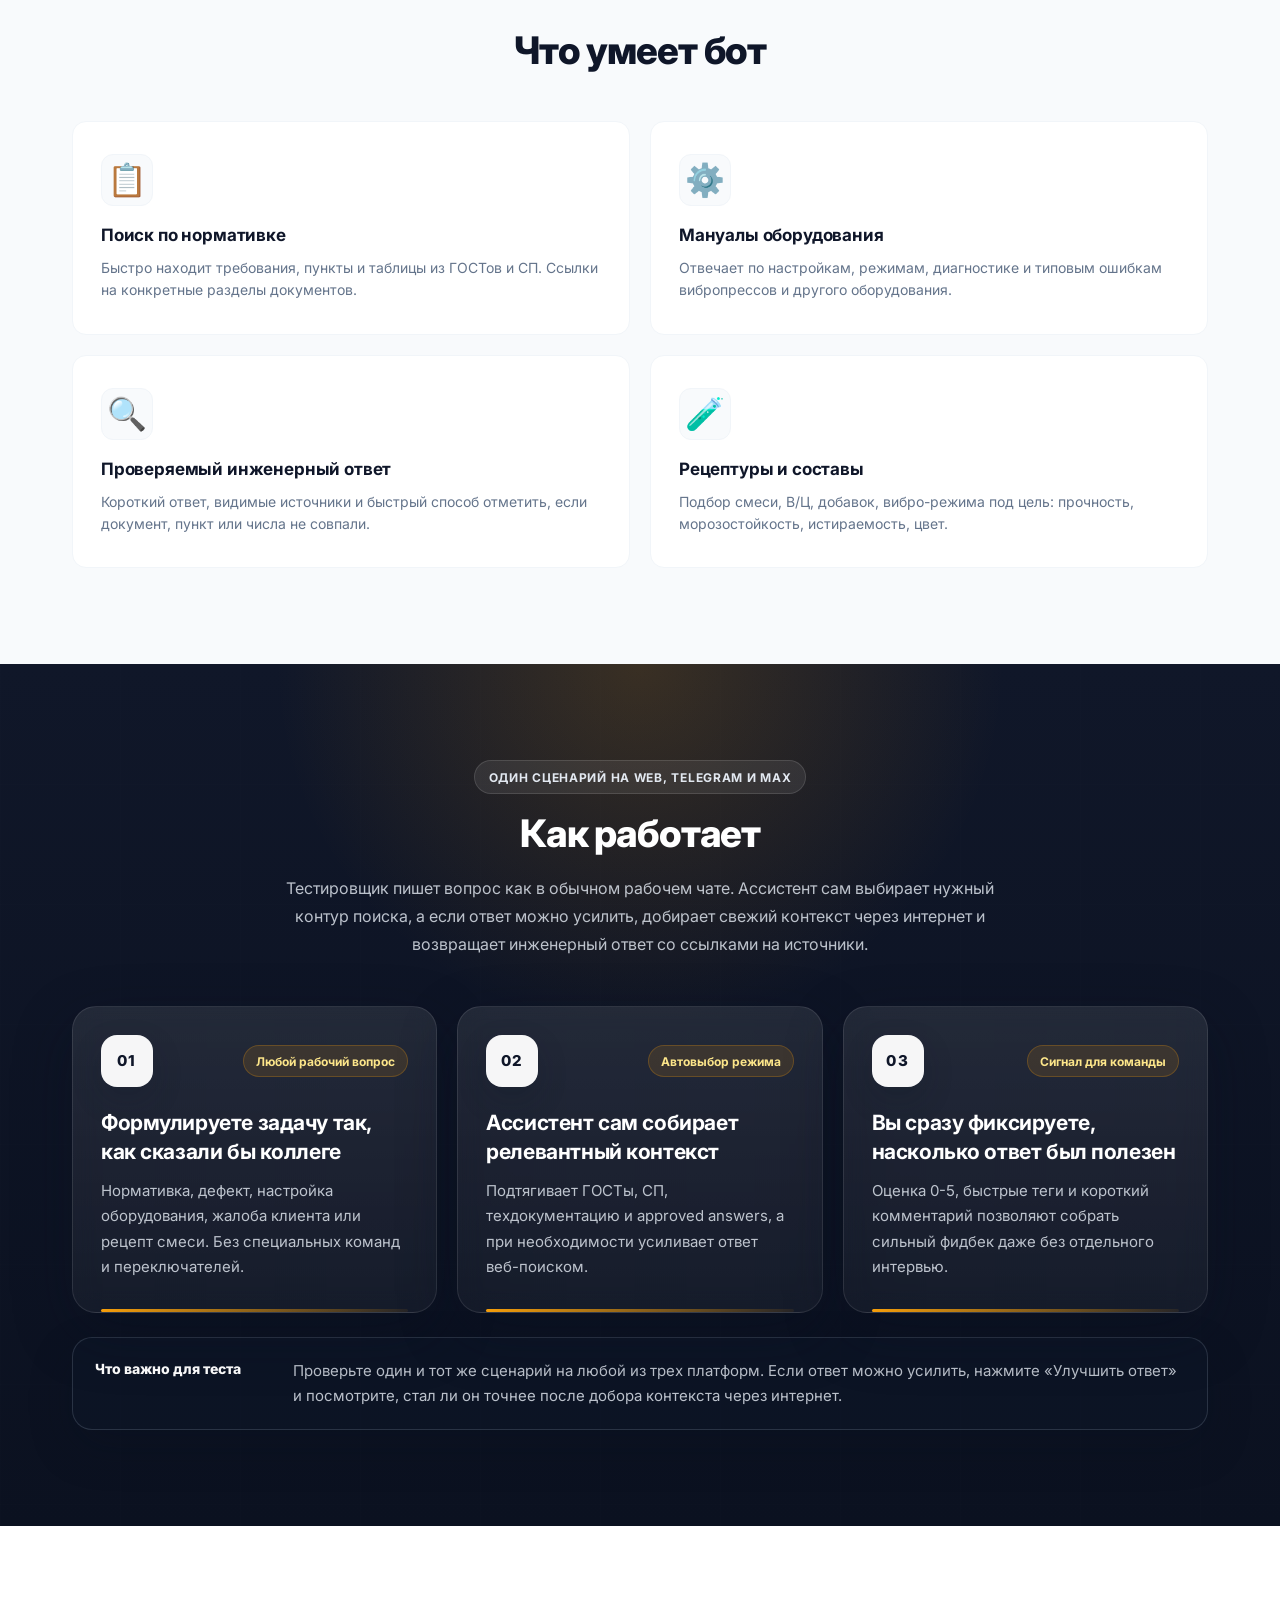
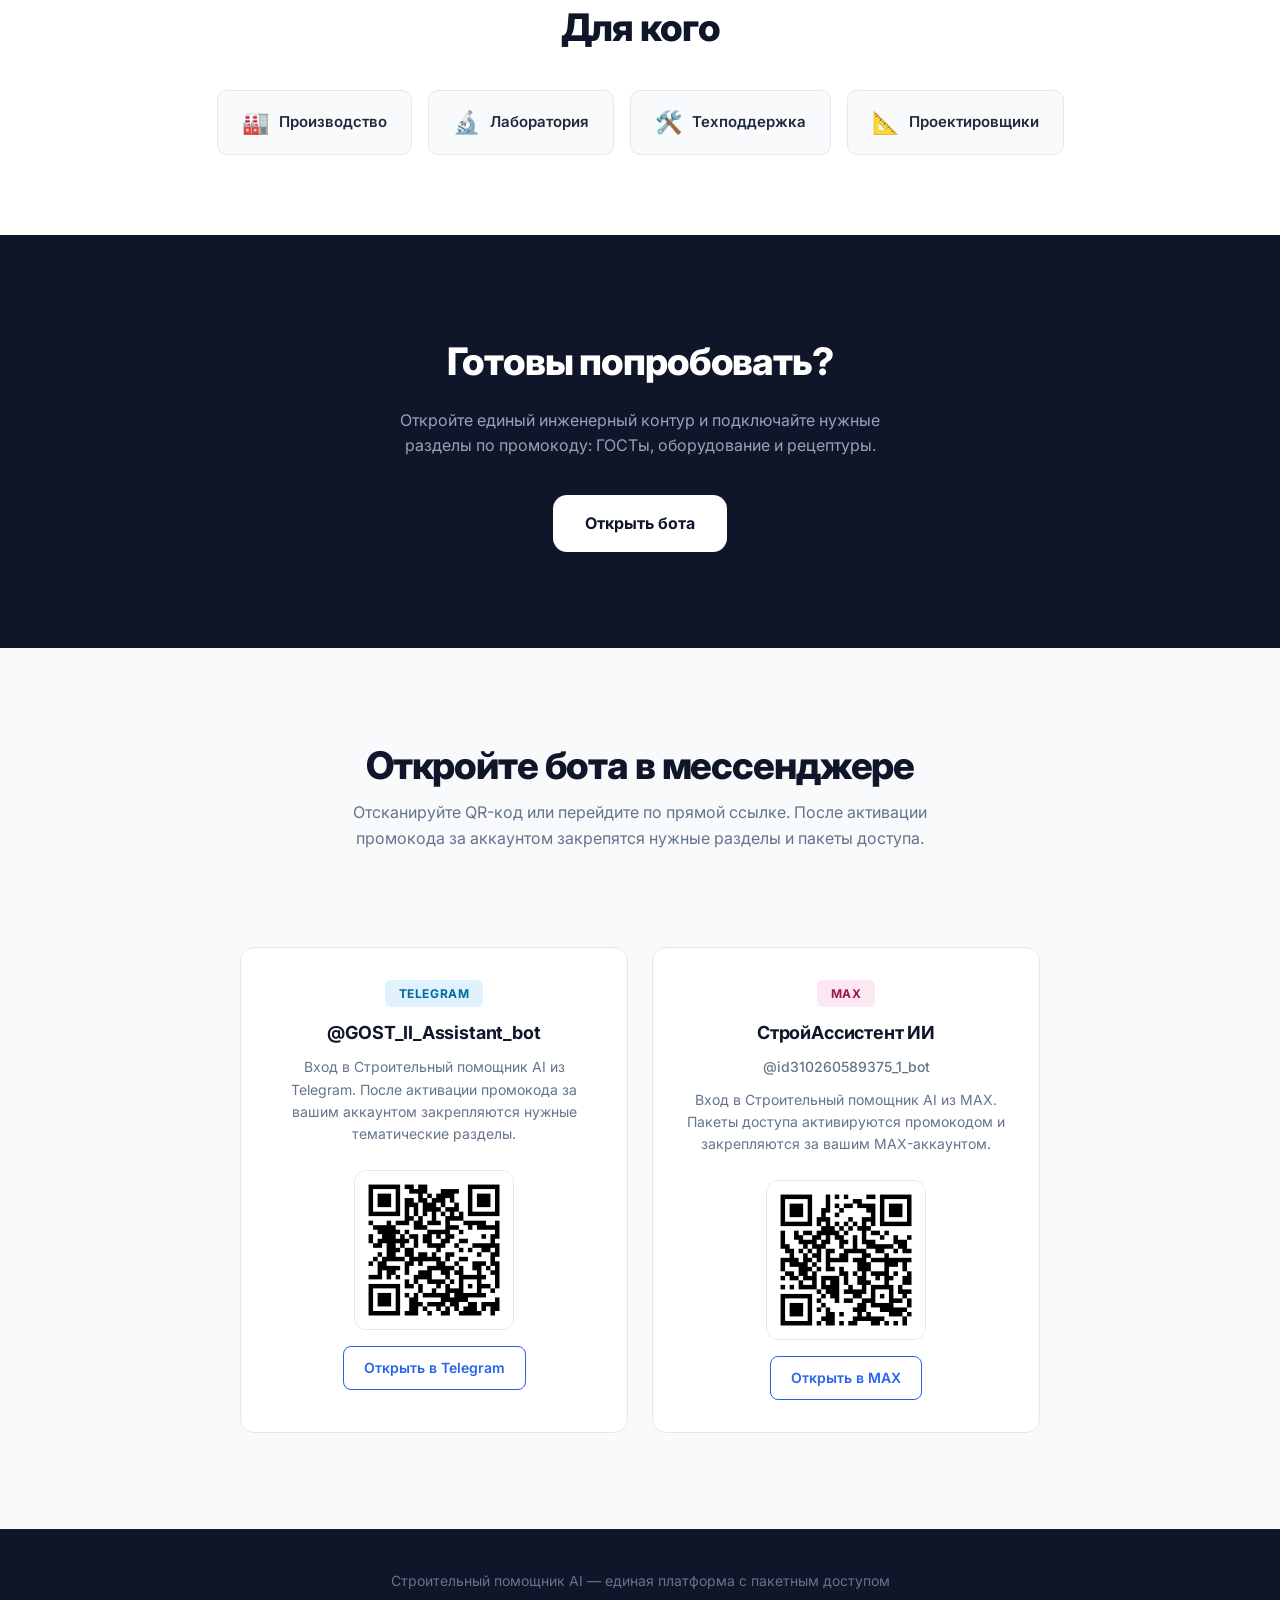
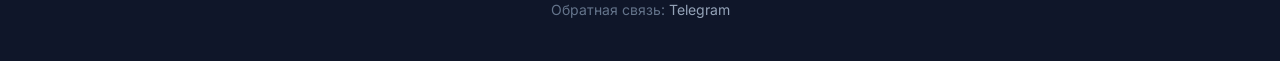
==== commit 0dc1bbed: "Add hard fallback for preview toggle" ====
--- a/index.html
+++ b/index.html
@@ -347,7 +347,14 @@
     </div>
 
     <!-- History Toggle Button -->
-    <button class="mix-preview-toggle" id="mix-preview-toggle" type="button" title="Mix design preview beta" aria-label="Открыть beta-preview калькулятора" onclick="requestMixDesignPreviewDemo(); return false;">β</button>
+    <a
+        class="mix-preview-toggle"
+        id="mix-preview-toggle"
+        href="#demo"
+        title="Mix Design Preview Beta"
+        aria-label="Открыть beta-preview калькулятора"
+        onclick="if (window.requestMixDesignPreviewDemo) { window.requestMixDesignPreviewDemo(); }"
+    >β</a>
     <button class="chat-history-toggle" onclick="toggleChatHistory()">📜</button>
 
     <!-- DOMPurify for safe HTML rendering -->
--- a/styles.css
+++ b/styles.css
@@ -2499,6 +2499,7 @@
     transition: all 0.15s var(--ease);
     backdrop-filter: blur(6px);
     -webkit-backdrop-filter: blur(6px);
+    text-decoration: none;
 }
 
 .mix-preview-toggle:hover {
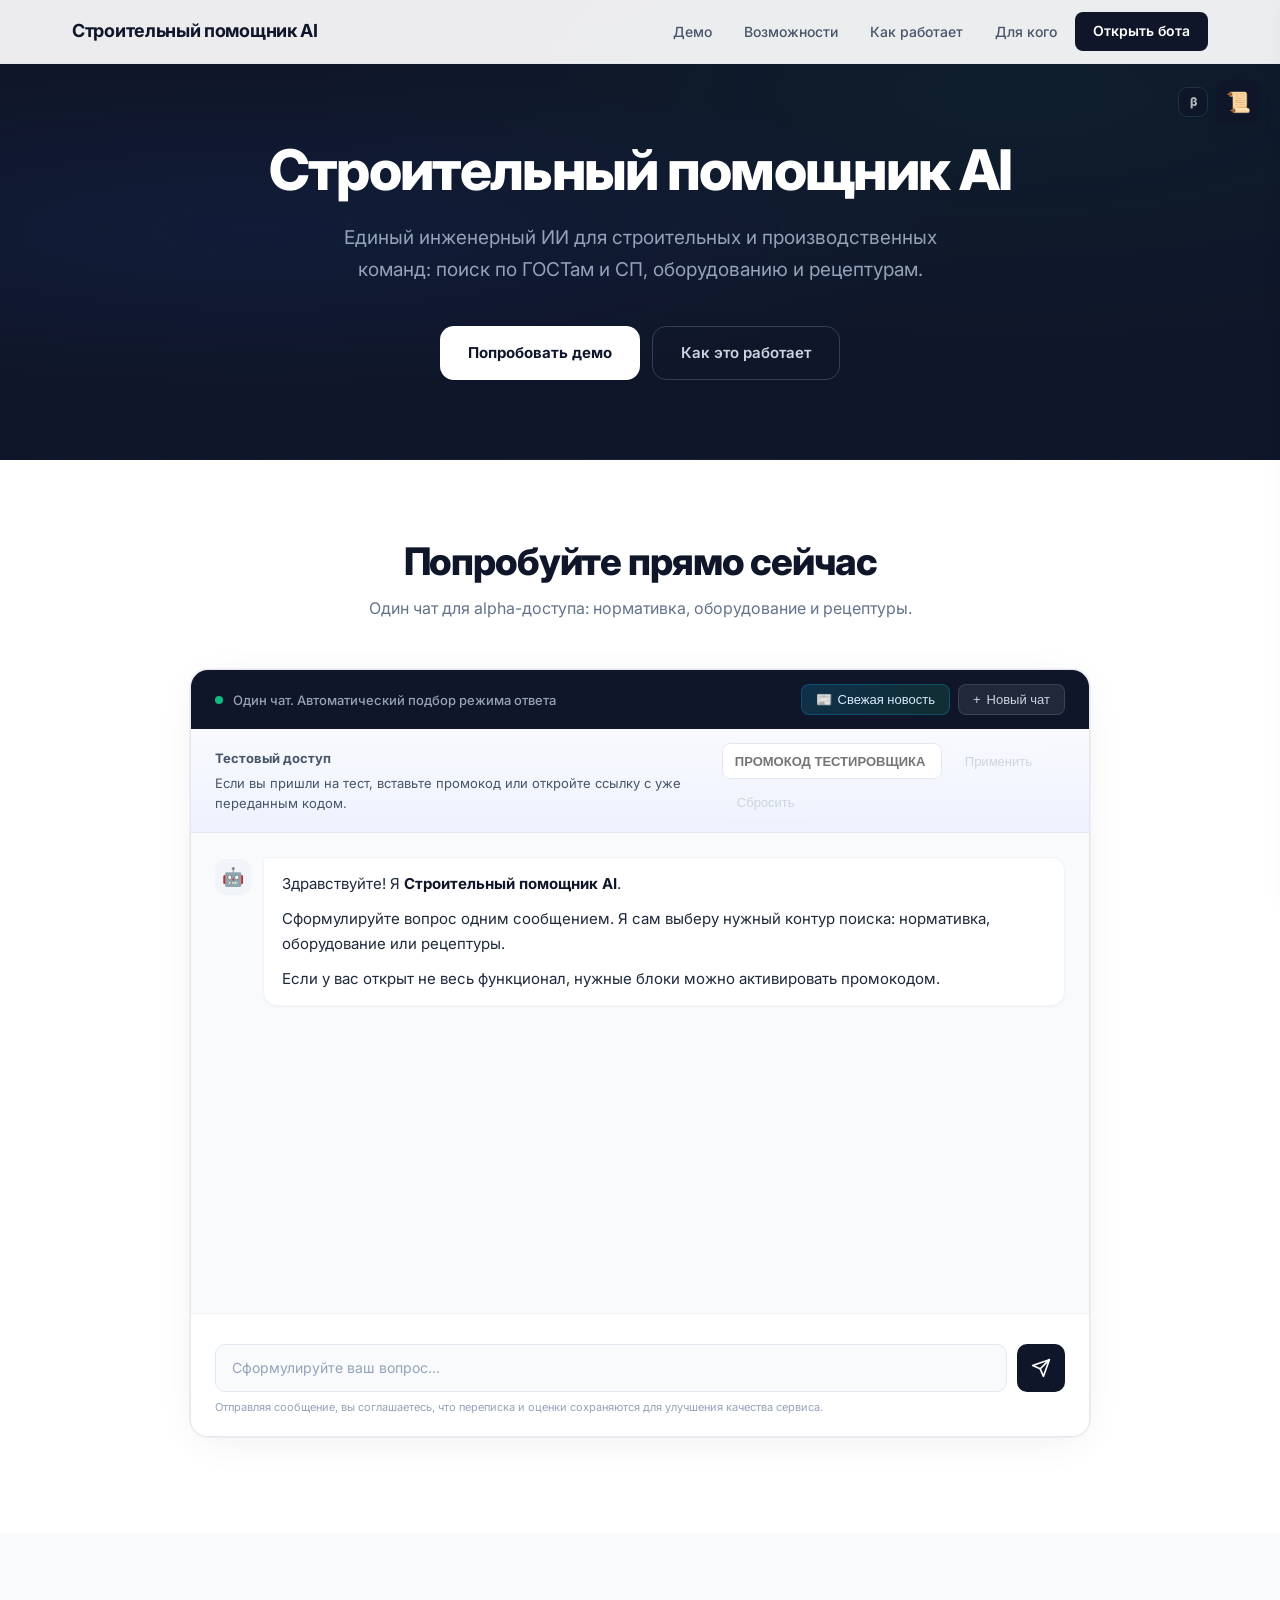
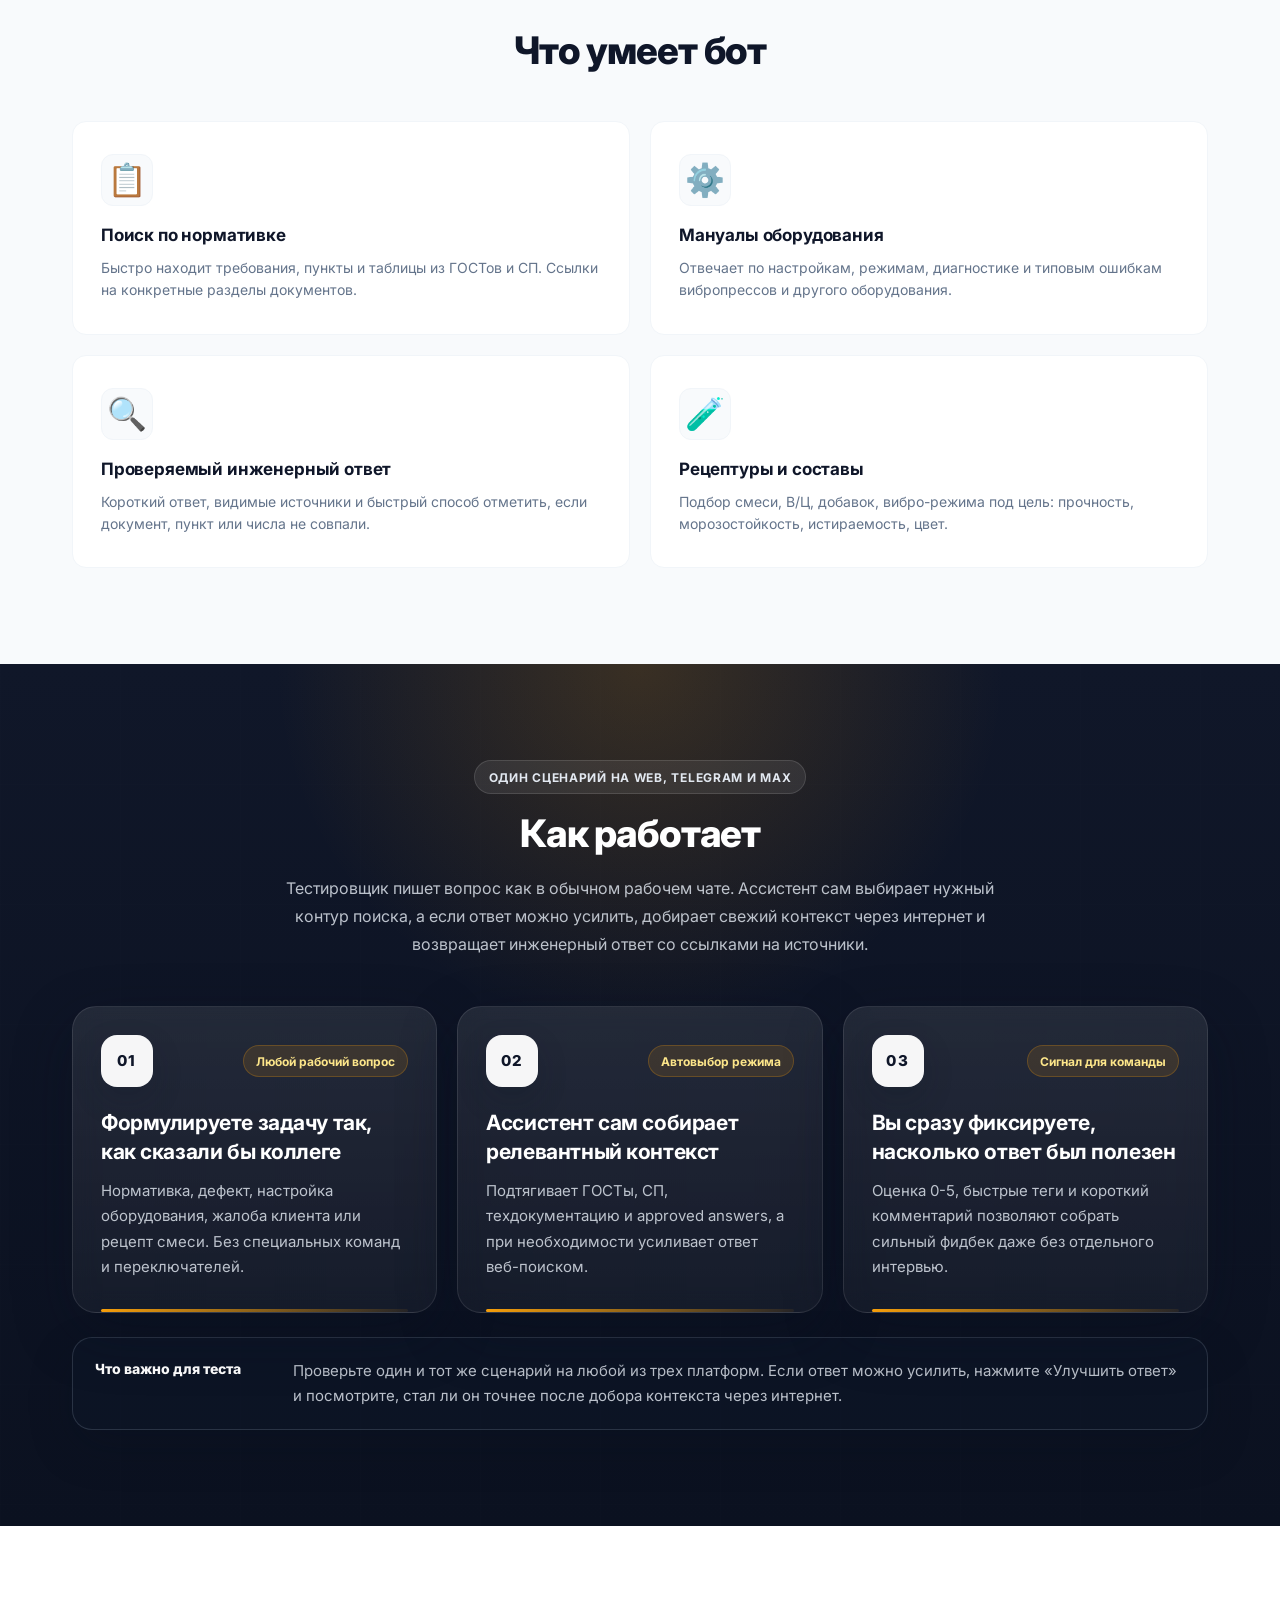
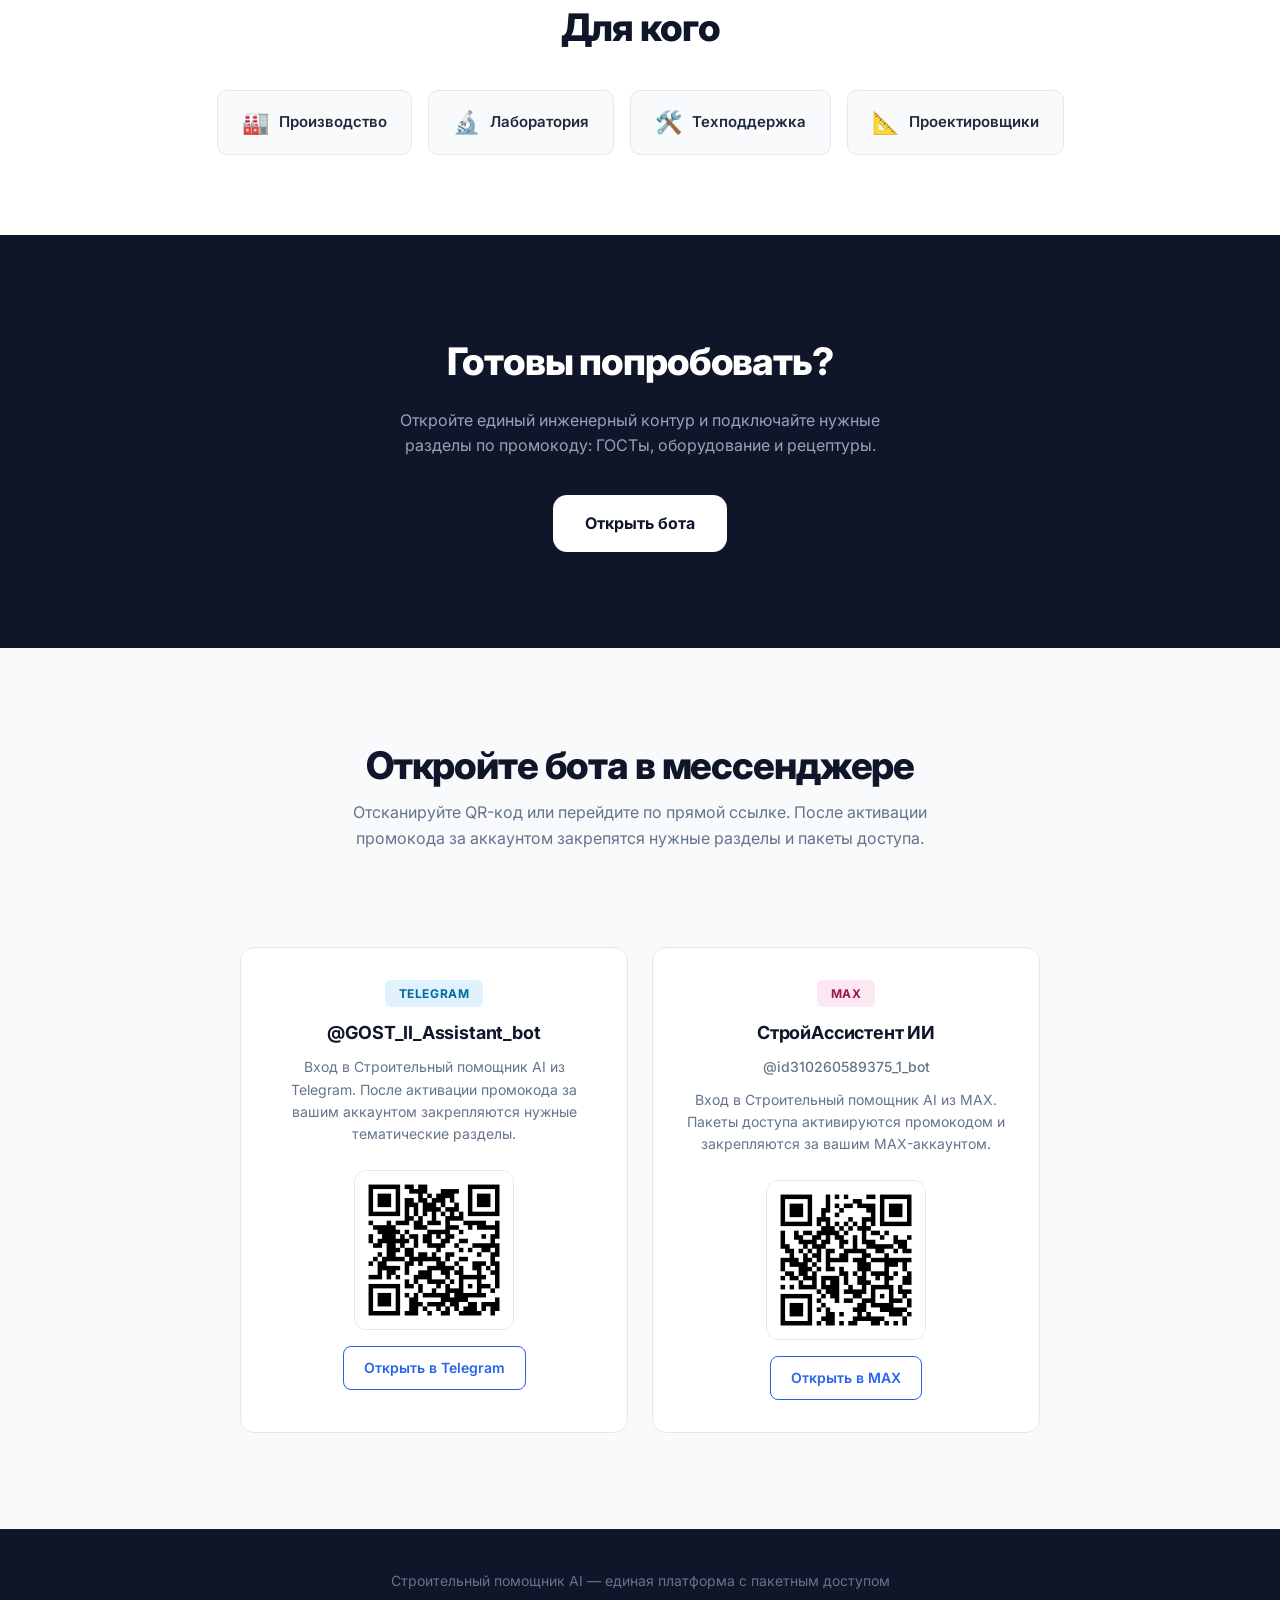
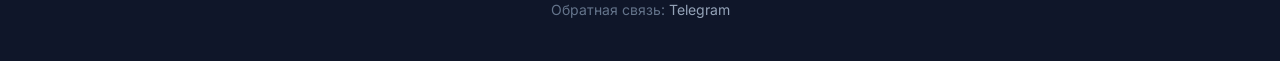
==== commit 0d7b6e97: "Add news cards and admin news analytics" ====
--- a/index.html
+++ b/index.html
@@ -83,6 +83,9 @@
                         <span class="status-text">Один чат. Автоматический подбор режима ответа</span>
                     </div>
                     <div class="chat-header-actions">
+                        <button class="chat-header-btn chat-header-btn-accent" id="news-btn" type="button">
+                            <span>📰</span> Свежая новость
+                        </button>
                         <button class="chat-header-btn" onclick="newChat()">
                             <span>+</span> Новый чат
                         </button>
--- a/styles.css
+++ b/styles.css
@@ -492,6 +492,16 @@
     color: var(--white);
 }
 
+.chat-header-btn-accent {
+    background: linear-gradient(135deg, rgba(14, 165, 233, 0.18), rgba(34, 197, 94, 0.14));
+    border-color: rgba(14, 165, 233, 0.28);
+    color: #dbeafe;
+}
+
+.chat-header-btn-accent:hover {
+    background: linear-gradient(135deg, rgba(14, 165, 233, 0.28), rgba(34, 197, 94, 0.22));
+}
+
 .chat-access-strip {
     display: flex;
     align-items: center;
@@ -1982,6 +1992,120 @@
     display: flex;
     flex-direction: column;
     gap: 8px;
+}
+
+.news-card {
+    margin-top: 16px;
+    padding: 18px;
+    border: 1px solid rgba(14, 165, 233, 0.18);
+    border-radius: 18px;
+    background:
+        radial-gradient(circle at top right, rgba(14, 165, 233, 0.12), transparent 32%),
+        linear-gradient(180deg, #f8fdff 0%, #ffffff 100%);
+    box-shadow: var(--shadow-sm);
+}
+
+.news-card-head {
+    display: flex;
+    flex-direction: column;
+    gap: 6px;
+    margin-bottom: 10px;
+}
+
+.news-card-eyebrow {
+    font-size: 11px;
+    font-weight: 700;
+    letter-spacing: 0.08em;
+    text-transform: uppercase;
+    color: #0369a1;
+}
+
+.news-card-title {
+    font-size: 18px;
+    line-height: 1.3;
+    font-weight: 700;
+    color: var(--slate-900);
+}
+
+.news-card-summary {
+    margin: 0;
+    color: var(--slate-700);
+    line-height: 1.65;
+}
+
+.news-card-why {
+    margin-top: 12px;
+    padding: 12px 14px;
+    border-radius: 14px;
+    background: rgba(14, 165, 233, 0.08);
+}
+
+.news-card-why-label {
+    display: inline-block;
+    margin-bottom: 6px;
+    font-size: 11px;
+    font-weight: 700;
+    letter-spacing: 0.08em;
+    text-transform: uppercase;
+    color: #0369a1;
+}
+
+.news-card-why p {
+    margin: 0;
+    color: var(--slate-800);
+}
+
+.news-card-meta {
+    display: flex;
+    flex-wrap: wrap;
+    gap: 8px;
+    margin-top: 14px;
+}
+
+.news-card-chip {
+    padding: 6px 10px;
+    border-radius: 999px;
+    background: rgba(15, 23, 42, 0.06);
+    color: var(--slate-700);
+    font-size: 12px;
+    font-weight: 600;
+}
+
+.news-card-chip-muted {
+    background: rgba(14, 165, 233, 0.08);
+    color: #075985;
+}
+
+.news-card-note {
+    margin-top: 12px;
+    font-size: 12px;
+    color: var(--slate-500);
+}
+
+.news-card-actions {
+    display: flex;
+    flex-wrap: wrap;
+    gap: 10px;
+    margin-top: 16px;
+}
+
+.news-refresh-btn,
+.news-open-btn {
+    padding: 10px 14px;
+    border-radius: 10px;
+    border: 1px solid var(--slate-200);
+    background: var(--white);
+    color: var(--slate-700);
+    font-size: 13px;
+    font-weight: 600;
+    cursor: pointer;
+    transition: all 0.15s var(--ease);
+}
+
+.news-refresh-btn:hover,
+.news-open-btn:hover {
+    border-color: #0ea5e9;
+    color: #0369a1;
 }
 
 .mix-preview-card {
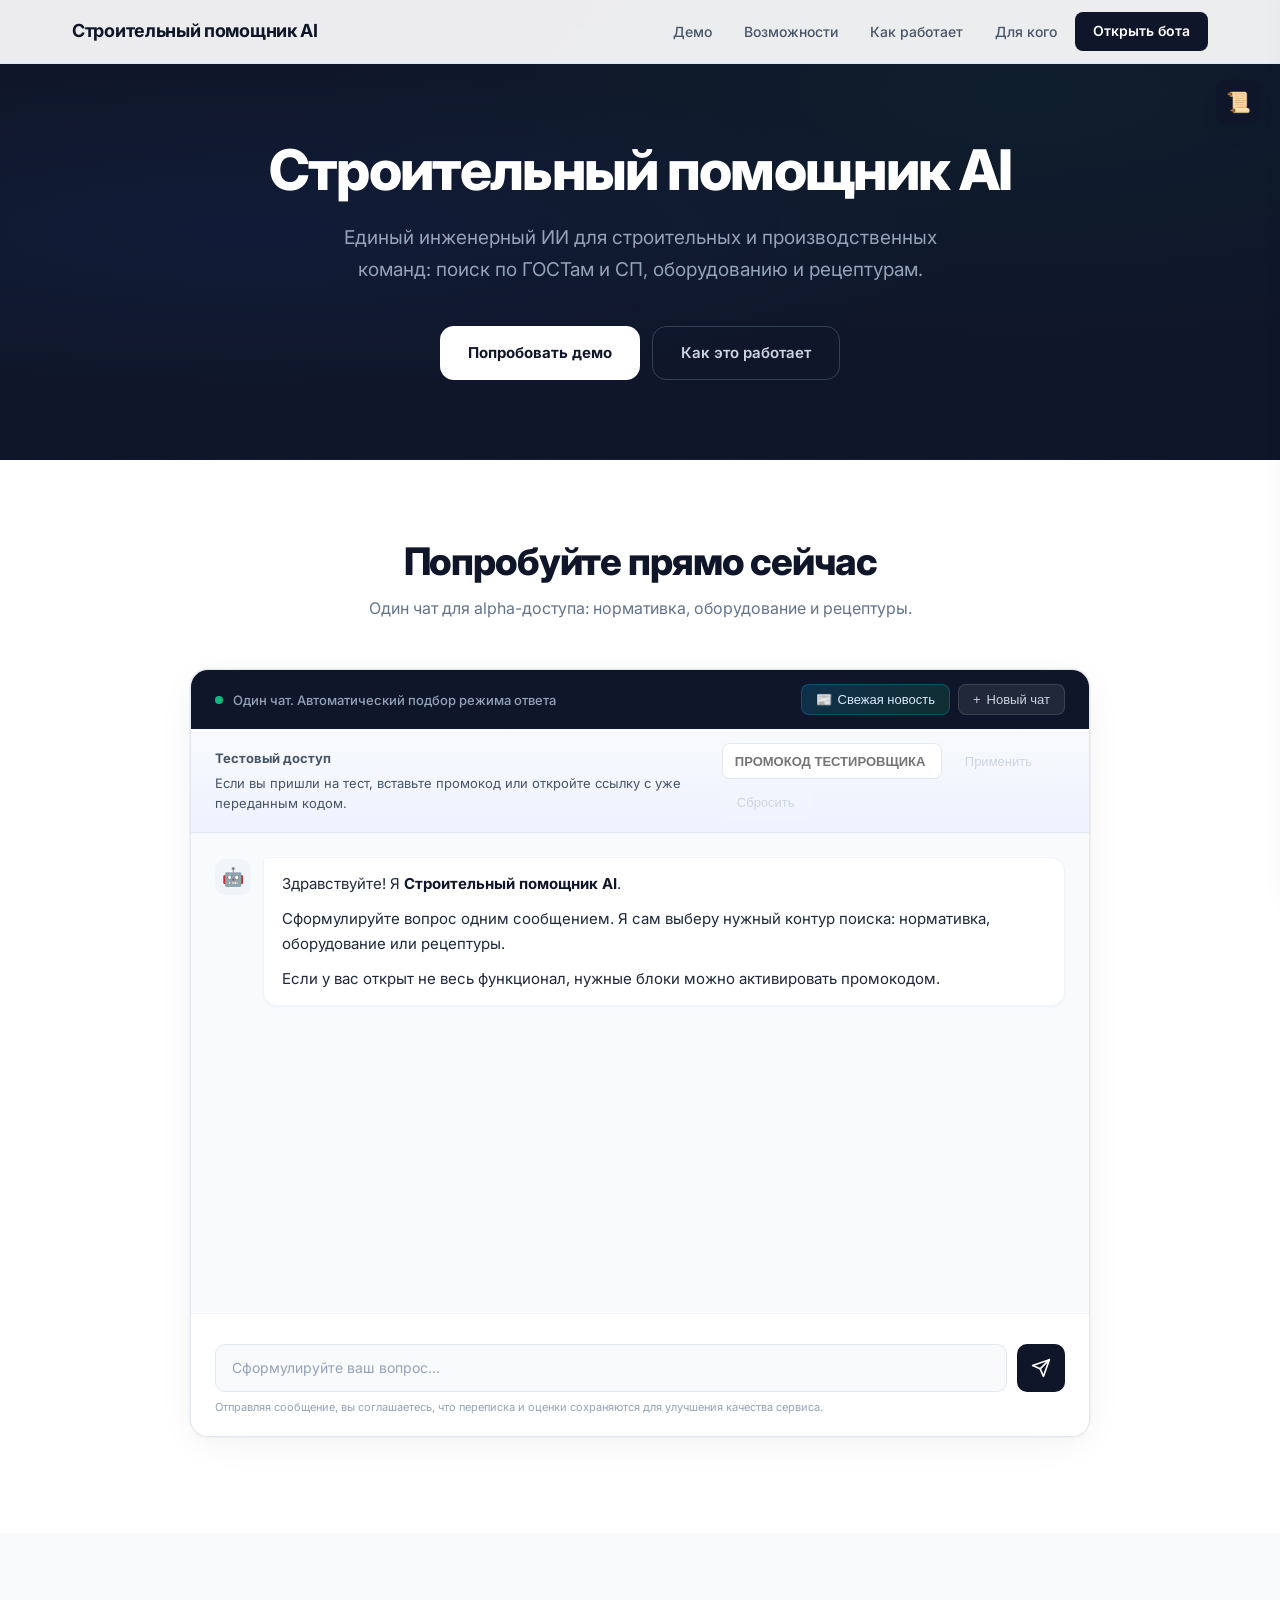
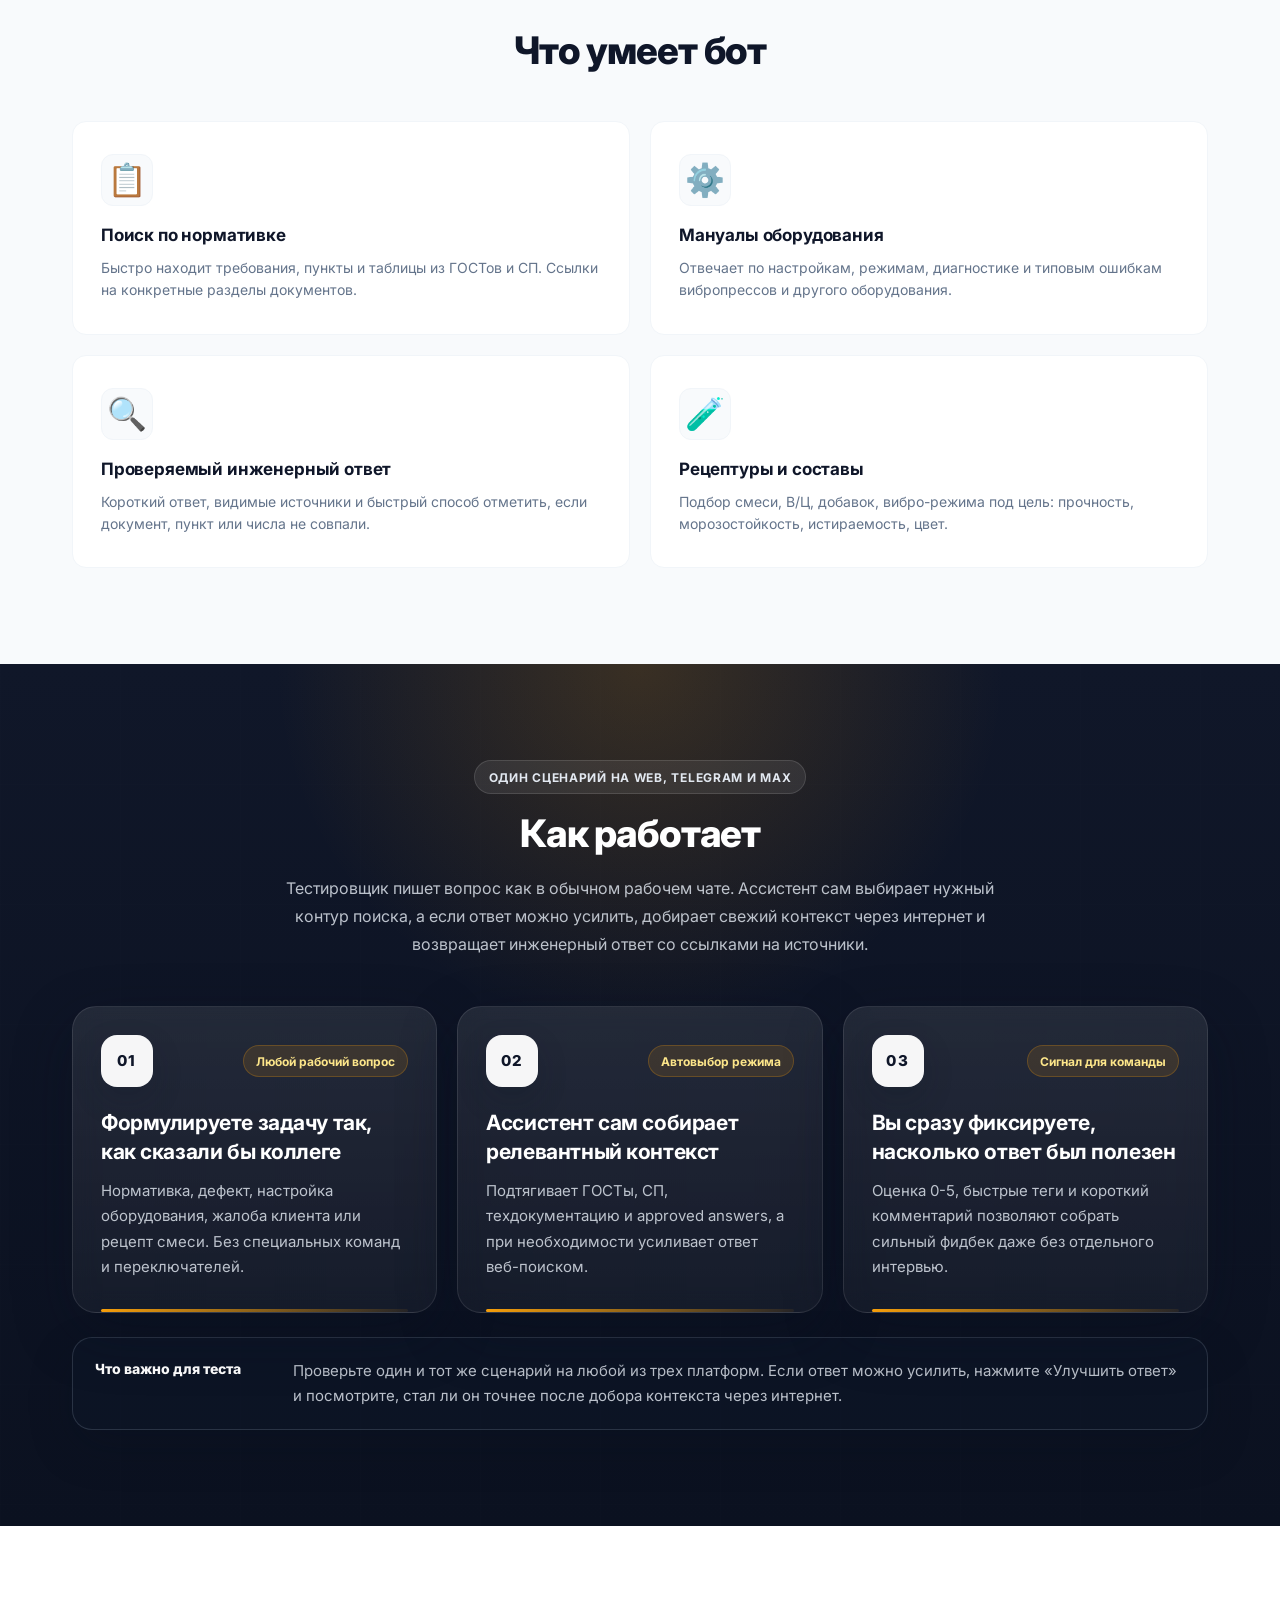
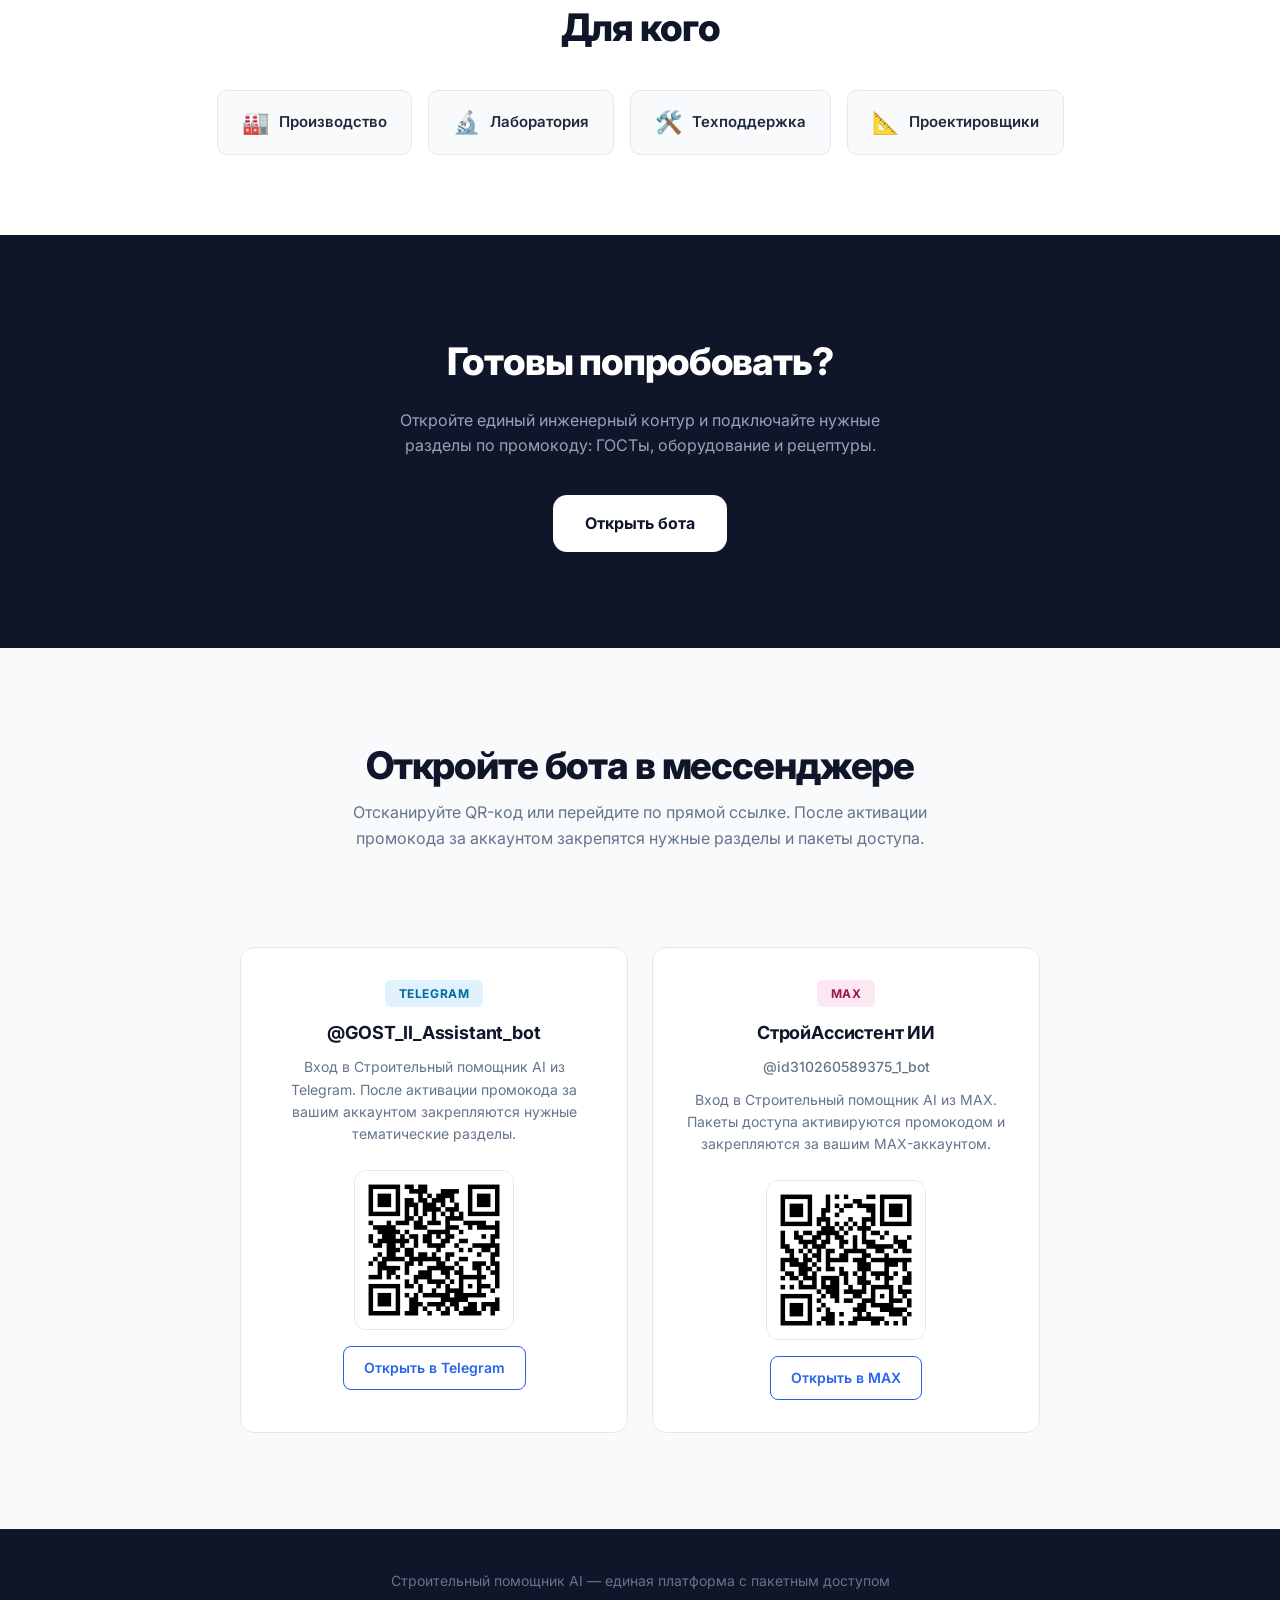
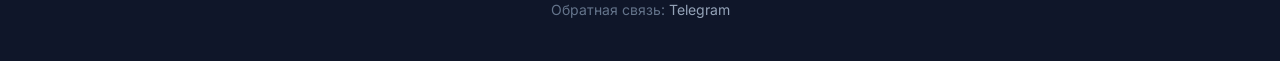
==== commit 34203672: "Move mix preview into admin" ====
--- a/index.html
+++ b/index.html
@@ -350,14 +350,6 @@
     </div>
 
     <!-- History Toggle Button -->
-    <a
-        class="mix-preview-toggle"
-        id="mix-preview-toggle"
-        href="#demo"
-        title="Mix Design Preview Beta"
-        aria-label="Открыть beta-preview калькулятора"
-        onclick="if (window.requestMixDesignPreviewDemo) { window.requestMixDesignPreviewDemo(); }"
-    >β</a>
     <button class="chat-history-toggle" onclick="toggleChatHistory()">📜</button>
 
     <!-- DOMPurify for safe HTML rendering -->
